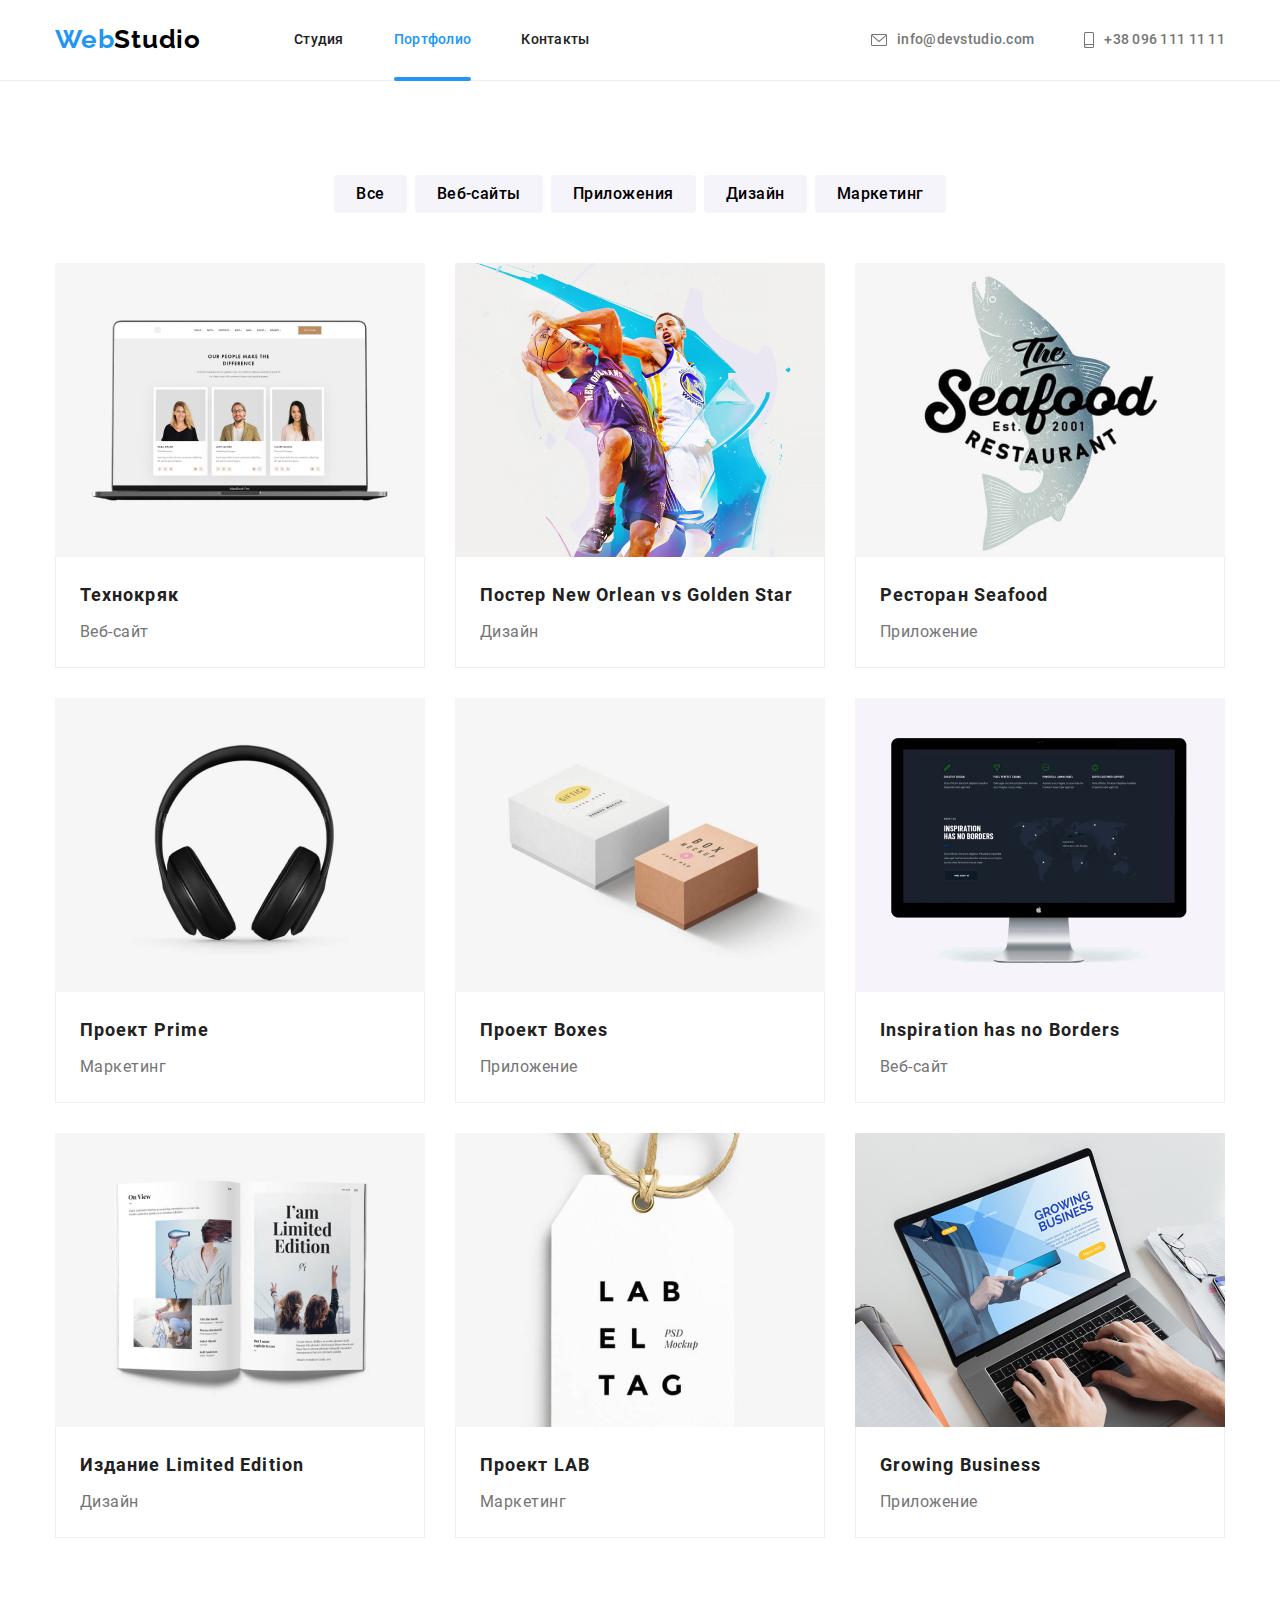
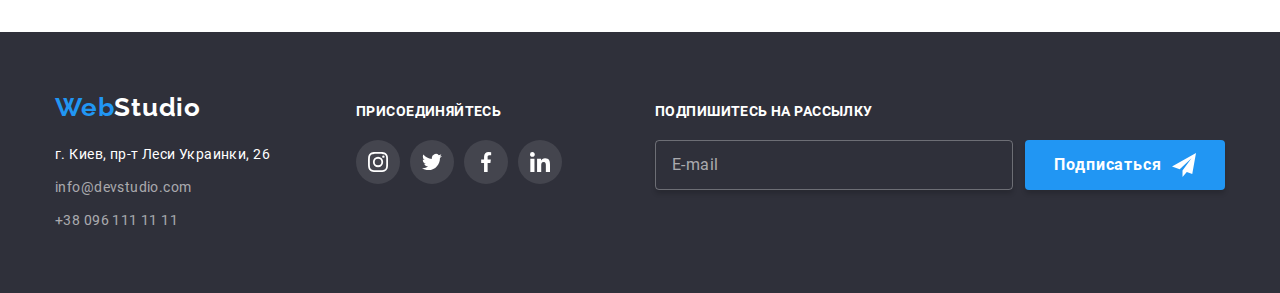
==== portfolio.html @ 1ee6616d "додає файли попередньої роботи" ====
<!DOCTYPE html>
<html lang="ru">
<head>
    <meta charset="UTF-8">
    <meta http-equiv="X-UA-Compatible" content="IE=edge">
    <meta name="viewport" content="width=device-width, initial-scale=1.0">
    <title>Портфолио</title>
    <link rel="stylesheet" href="https://cdnjs.cloudflare.com/ajax/libs/modern-normalize/1.0.0/modern-normalize.min.css">
    <link rel="stylesheet" href="./css/main.min.css" />


</head>
<body>
    <!--  Хедер  -->
    <header>
    <div class="header container">
            <a href="./index.html" class="logo"><span class="logo__part--accent">Web</span><span
                    class="logo__part--black">Studio</span></a>

        <nav>
            <ul class="nav-list">
                <li class="nav-list__item"><a href="./index.html" class="nav-list__link">Студия</a></li>
                <li class="nav-list__item"><a href="./portfolio.html" class="nav-list__link nav-list__link--current">Портфолио</a></li>
                <li class="nav-list__item"><a href="#contacts" class="nav-list__link">Контакты</a></li>
            </ul>
        </nav>
        <ul class="media-list">
            <li class="media-list__item">
                <a href="mailto:info@devstudio.com" class="media-list__link">
                    <svg class="media-list__icon" width="16" height="12">
                        <use href="./images/icons.svg#icon-envelope">
        
                        </use>
                    </svg>
                    info@devstudio.com
                </a>
            </li>
            <li class="media-list__item">
                <a href="tel:+380961111111" class="media-list__link">
                    <svg class="media-list__icon" width="10" height="16">
                        <use href="./images/icons.svg#icon-smartphone">
        
                        </use>
                    </svg>
                    +38 096 111 11 11
                </a>
            </li>
        </ul>
    </div>
    </header>
    
    <!-- Main content portfolio -->
    <main>
        <div class="container">
        <!-- <h1>Портфолио</h1> -->
    <section>
    <div class="portfolio-container">
    <!-- <h2>Фильтр</h2> -->
        <ul class="filter-list">
            <li class="filter-list__item"><button type="button" class="filter-list__button">Все</button></li>
            <li class="filter-list__item"><button type="button" class="filter-list__button">Веб-сайты</button></li>
            <li class="filter-list__item"><button type="button" class="filter-list__button">Приложения</button></li>
            <li class="filter-list__item"><button type="button" class="filter-list__button">Дизайн</button></li>
            <li class="filter-list__item"><button type="button" class="filter-list__button">Маркетинг</button></li>
        </ul>
    

    <!-- <h2>Проекты</h2> -->
    <ul class="project-list">
        <li class="project-list__item">
            <a href="" class="project-list__link">
                <div class="project-list__thumb">
                <img src="./images/pic1.jpg" alt="Технокряк" width="370">
                <div class="overlay">
                    <p class="overlay__text">
                        Технокряк это современная площадка распространения коронавируса. Компании используют эту платформу для цифрового
                        шпионажа и атак на защищённые сервера конкурентов.
                    </p>
                
                </div>
                </div>
                <div class="project-list__description">
                    <h3 class="project-list__name">Технокряк</h3>
                    <p class="project-list__type">Веб-сайт</p>
                </div>
               
            </a>
        </li>
        <li class="project-list__item">
            <a href="" class="project-list__link">
                <div class="project-list__thumb">
                <img src="./images/pic2.jpg" alt="Постер" width="370">
                <div class="overlay">
                    <p class="overlay__text">
                        Lorem ipsum dolor sit amet consectetur adipisicing elit. Illo corporis, omnis tempora at quidem ratione eligendi consectetur! Saepe officia, sit quasi fugit eveniet voluptatibus esse laboriosam libero corrupti aliquid consequuntur doloremque quo distinctio cumque, tenetur sunt! Porro, a facilis vero cum soluta magni eius consectetur cumque. Voluptatibus nam, excepturi voluptatum doloribus cupiditate blanditiis eligendi vero veritatis nobis consequuntur, sint nihil dolor quidem odio, ea officia quos officiis possimus nisi quisquam consequatur rerum quo! Autem nostrum id numquam repellendus nobis nesciunt. Fugit ullam perspiciatis quod quibusdam corrupti nam! Temporibus id, distinctio libero omnis beatae cupiditate laborum consequatur aspernatur exercitationem, excepturi dolorem.
                    </p>
                </div>
                </div>
                <div class="project-list__description">
                    <h3 class="project-list__name">Постер New Orlean vs Golden Star</h3>
                    <p class="project-list__type">Дизайн</p>
                </div>
                
            </a>
        </li>
        <li class="project-list__item">
            <a href="" class="project-list__link">
                <div class="project-list__thumb">
                <img src="./images/pic3.jpg" alt="Ресторан Seafood" width="370">
                <div class="overlay">
                    <p class="overlay__text">
                        Lorem ipsum dolor sit, amet consectetur adipisicing elit. Ipsa numquam suscipit, provident vel explicabo deleniti nostrum quasi blanditiis recusandae pariatur aperiam cumque, expedita, rerum sequi minus quia laudantium quisquam architecto.
                    </p>
                </div>
                </div>
                <div class="project-list__description">
                    <h3 class="project-list__name">Ресторан Seafood</h3>
                    <p class="project-list__type">Приложение</p>
                </div>
                
            </a>
        </li>
        <li class="project-list__item">
            <a href="" class="project-list__link">
                <div class="project-list__thumb">
                <img src="./images/pic4.jpg" alt="Проект Prime" width="370">
                <div class="overlay">
                    <p class="overlay__text">
                        Lorem ipsum dolor sit amet consectetur adipisicing elit. Sed nostrum, aperiam adipisci quasi quia possimus numquam, aut voluptatem, sequi corporis est accusantium! Mollitia voluptates nostrum veritatis, quis quod vel quas.
                    </p>
                </div>
                </div>
                <div class="project-list__description">
                    <h3 class="project-list__name">Проект Prime</h3>
                    <p class="project-list__type">Маркетинг</p>
                </div>
                
            </a>
        </li>
        <li class="project-list__item">
            <a href="" class="project-list__link">
                <div class="project-list__thumb">
                <img src="./images/pic5.jpg" alt="Проект Boxes" width="370">
                <div class="overlay">
                    <p class="overlay__text">
                        Lorem ipsum dolor sit amet consectetur adipisicing elit. Sit corrupti impedit ratione eligendi velit accusantium quidem enim nobis ab voluptatibus, eius praesentium eveniet qui officiis ut, explicabo aperiam aspernatur nemo?
                    </p>
                </div>
                </div>
                <div class="project-list__description">
                    <h3 class="project-list__name">Проект Boxes</h3>
                    <p class="project-list__type">Приложение</p>
                </div>
            </a>
        </li>
        <li class="project-list__item">
            <a href="" class="project-list__link">
                <div class="project-list__thumb">
                <img src="./images/pic6.jpg" alt="Inspiration has no Borders" width="370">
                <div class="overlay">
                    <p class="overlay__text">
                        Lorem ipsum dolor sit amet consectetur adipisicing elit. Nam aspernatur quas debitis quos quidem nisi, ab consectetur ut quisquam provident molestiae quibusdam nulla, iusto ipsam repellat quaerat, odit delectus officia?
                    </p>
                </div>
                </div>
                <div class="project-list__description">
                    <h3 class="project-list__name">Inspiration has no Borders</h3>
                    <p class="project-list__type">Веб-сайт</p>
                </div>
            </a>
        </li>
        <li class="project-list__item">
            <a href="" class="project-list__link">
                <div class="project-list__thumb">
                <img src="./images/pic7.jpg" alt="Издание Limited Edition" width="370">
                <div class="overlay">
                    <p class="overlay__text">
                        Lorem ipsum dolor sit amet, consectetur adipisicing elit. Temporibus, eos? Labore praesentium hic tenetur amet aperiam. Et, molestias, quaerat vitae illum voluptas explicabo commodi, incidunt veritatis quam pariatur quidem rerum!
                    </p>
                </div>
                </div>
                <div class="project-list__description">
                    <h3 class="project-list__name">Издание Limited Edition</h3>
                    <p class="project-list__type">Дизайн</p>
                </div>
            </a>
        </li>
        <li class="project-list__item">
            <a href="" class="project-list__link">
                <div class="project-list__thumb">
                <img src="./images/pic8.jpg" alt="Проект LAB" width="370">
                <div class="overlay">
                    <p class="overlay__text">
                        Lorem ipsum dolor, sit amet consectetur adipisicing elit. Modi cum odio, soluta praesentium maxime non. Corporis, similique consequatur cumque non esse dolore iure officia omnis reiciendis quaerat saepe architecto in.
                    </p>
                </div>
                </div>
                <div class="project-list__description">
                    <h3 class="project-list__name">Проект LAB</h3>
                    <p class="project-list__type">Маркетинг</p>
                </div>
            </a>
        </li>
        <li class="project-list__item">
            <a href="" class="project-list__link">
                <div class="project-list__thumb">
                <img src="./images/pic9.jpg" alt="Growing Business" width="370">
                <div class="overlay">
                    <p class="overlay__text">
                        Lorem ipsum, dolor sit amet consectetur adipisicing elit. Voluptatibus, laborum ut distinctio inventore nisi repudiandae magnam. Consectetur, ducimus! Repellat possimus nam ratione dolor cumque earum hic optio quidem illum quaerat.
                    </p>
                </div>
                </div>
                <div class="project-list__description">
                    <h3 class="project-list__name">Growing Business</h3>
                    <p class="project-list__type">Приложение</p>
                </div>
            </a>
        </li>
    </ul>
    </div>
    </section>
    </div>
</main>

    <!-- Футер -->
    <footer id="contacts">
        <div class="footer container">
            <div class="main-contacts">
    
                <a href="./index.html" class="logo"><span class="logo__part--accent">Web</span><span
                        class="logo__part--white">Studio</span></a>
    
                <ul class="contact-list">
                    <li class="contact-list__item">
                        <address class="address-link">г. Киев, пр-т Леси Украинки, 26</address>
                    </li>
                    <li class="contact-list__item"><a href="mailto:info@devstudio.com"
                            class="contact-link">info@devstudio.com</a></li>
                    <li class="contact-list__item"><a href="tel:+380961111111" class="contact-link">+38 096 111 11 11</a>
                    </li>
                </ul>
            </div>
    
            <div class="social-networks-contacts">
                <p class="call">присоединяйтесь</p>
                <ul class="social-list">
                    <li class="social-list__item">
                        <a href="" class="social-list__link social-list__link--footer">
                            <svg class="social-list__icon" width="20" height="20">
                                <use href="./images/icons.svg#icon-instagram">
    
                                </use>
                            </svg>
                        </a>
                    </li>
                    <li class="social-list__item">
                        <a href="" class="social-list__link social-list__link--footer">
                            <svg class="social-list__icon" width="20" height="20">
                                <use href="./images/icons.svg#icon-twitter">
    
                                </use>
                            </svg>
                        </a>
                    </li>
                    <li class="social-list__item">
                        <a href="" class="social-list__link social-list__link--footer">
                            <svg class="social-list__icon" width="20" height="20">
                                <use href="./images/icons.svg#icon-facebook">
    
                                </use>
                            </svg>
                        </a>
                    </li>
                    <li class="social-list__item">
                        <a href="" class="social-list__link social-list__link--footer">
                            <svg class="social-list__icon" width="20" height="20">
                                <use href="./images/icons.svg#icon-linkedin">
    
                                </use>
                            </svg>
                        </a>
                    </li>
                </ul>
            </div>
            <div class="subscribe-form">
                <p class="call subscribe-form__call">Подпишитесь на рассылку</p>
                <form action="javascript:void(0);">
                    <div class="subscribe-field">
                        <label>
                            <input type="email" placeholder="E-mail" class="subscribe-field__form-input">
                        </label>
                        <button type="submit" class="main-button subscribe-field__main-button">Подписаться
                            <svg class="main-button__subscribe-icon" width="24" height="24">
                                <use href="./images/icons.svg#icon-send">
                                </use>
                            </svg>
                        </button>
                    </div>
    
                </form>
            </div>
        </div>
    
    </footer>
    
</body>
</html>
---- css/main.min.css ----
p,h1,h2,h3,h4,h5,h6,ul{padding:0;margin:0}.media-list__link,.social-list__link,.subscribe-field__main-button,.close-button,.agreement,.features-list__icon-bcg,.clients-list__link{display:flex;justify-content:center;align-items:center}@font-face{font-family:"Raleway";font-style:normal;font-weight:700;font-display:swap;src:url(../fonts/raleway-v19-latin-700.woff) format("woff"),url(../fonts/raleway-v19-latin-700.woff2) format("woff2")}@font-face{font-family:"Roboto";font-style:normal;font-weight:400;font-display:swap;src:url(../fonts/roboto-v27-latin_cyrillic-regular.woff) format("woff"),url(../fonts/roboto-v27-latin_cyrillic-regular.woff2) format("woff2")}@font-face{font-family:"Roboto";font-style:normal;font-weight:500;font-display:swap;src:url(../fonts/roboto-v27-latin_cyrillic-500.woff) format("woff"),url(../fonts/roboto-v27-latin_cyrillic-500.woff2) format("woff2")}@font-face{font-family:"Roboto";font-style:normal;font-weight:700;font-display:swap;src:url(../fonts/roboto-v27-latin_cyrillic-700.woff) format("woff"),url(../fonts/roboto-v27-latin_cyrillic-700.woff2) format("woff2")}@font-face{font-family:"Roboto";font-style:normal;font-weight:900;font-display:swap;src:url(../fonts/roboto-v27-latin_cyrillic-900.woff) format("woff"),url(../fonts/roboto-v27-latin_cyrillic-900.woff2) format("woff2")}body{font-family:"Roboto",sans-serif;font-style:normal;color:#212121}p{color:#757575}a{text-decoration:none;color:inherit}button{font-family:inherit}img{display:block}ul{list-style:none}.container{width:1200px;padding-left:15px;padding-right:15px;margin-left:auto;margin-right:auto}.logo{display:block;font-family:"Raleway",sans-serif;font-weight:700;font-size:26px;line-height:1.192;letter-spacing:.03em}.logo__part--accent{color:#2196f3}.logo__part--black{color:#000}.logo__part--white{color:#fff}.nav-list{display:flex;margin-left:93px}.nav-list__item{position:relative}.nav-list__item:not(:last-child){margin-right:50px}.nav-list__link{display:block;padding-top:32px;padding-bottom:32px;font-weight:500;font-size:14px;line-height:1.14;letter-spacing:.02em;transition:color 250ms cubic-bezier(0.4, 0, 0.2, 1)}.nav-list__link:hover,.nav-list__link:focus,.nav-list__link--current{color:#2196f3}.nav-list__link--current::after{content:"";position:absolute;bottom:0;margin-bottom:-1px;display:block;width:100%;height:4px;border-radius:2px;background-color:#2196f3}.media-list{display:flex;margin-left:auto}.media-list__item:not(:last-child){margin-right:50px}.media-list__icon{margin-right:10px;fill:currentColor}.media-list__link{font-weight:500;font-size:14px;line-height:1.14;letter-spacing:.02em;color:#757575;transition:color 250ms cubic-bezier(0.4, 0, 0.2, 1)}.media-list__link:hover,.media-list__link:focus{color:#2196f3}.main-button{width:200px;padding:10px;border:none;border-radius:4px;color:#fff;background-color:#2196f3;font-weight:700;font-size:16px;line-height:1.875;letter-spacing:.06em;cursor:pointer}.social-list{display:flex;justify-content:space-between}.social-list--team{margin-bottom:30px;padding-right:32px;padding-left:32px}.social-list__icon{fill:currentColor}.social-list__item--team:not(:last-child){margin-right:10px}.social-list__link{width:44px;height:44px;border-radius:50%;border:none}.social-list__link--team{background-color:#fff;color:#afb1b8;transition:background-color 250ms cubic-bezier(0.4, 0, 0.2, 1),color 250ms cubic-bezier(0.4, 0, 0.2, 1)}.social-list__link--footer{background-color:rgba(255,255,255,0.1);color:#fff;transition:background-color 250ms cubic-bezier(0.4, 0, 0.2, 1)}.social-list__link--team:hover,.social-list__link--team:focus,.social-list__link--footer:hover,.social-list__link--footer:focus{background:#2196f3;color:#fff}.main-contacts{width:231px;margin-right:70px}.main-contacts>.logo{margin-bottom:20px;width:231px}.contact-list{width:231px;font-style:normal;font-weight:normal;font-size:14px;line-height:1.714;letter-spacing:.03em}.contact-list__item:not(:last-child){margin-bottom:9px}.address-link{color:#fff;font-style:normal}.contact-link{color:rgba(255,255,255,0.6)}.contact-link:hover,.contact-link:focus{color:#2196f3}.social-networks-contacts{width:206px;margin-right:93px}.call{margin-bottom:20px;font-weight:700;font-size:14px;line-height:1.14;letter-spacing:.03em;text-transform:uppercase;color:#fff}.subscribe-form{width:570px}.subscribe-form__call{margin-bottom:20px}.subscribe-field{display:flex}.subscribe-field__form-input{margin-right:12px;padding:15px 16px;width:358px;border:1px solid rgba(255,255,255,0.3);border-radius:4px;background-color:transparent;box-shadow:0px 4px 4px 0px rgba(0,0,0,0.15);color:#fff}.subscribe-field__form-input::placeholder{font-size:16px;line-height:1.25;letter-spacing:.03em;color:rgba(255,255,255,0.6)}.subscribe-field__main-button{box-shadow:0px 4px 4px 0px rgba(0,0,0,0.15)}.main-button__subscribe-icon{margin-left:10px}.close-button{position:absolute;top:8px;right:8px;width:30px;height:30px;border-radius:50%;border:1px solid rgba(0,0,0,0.1);background-color:#fff;color:#000;transition:color 250ms cubic-bezier(0.4, 0, 0.2, 1)}.close-button:focus,.close-button:hover{cursor:pointer;color:#2196f3}.close-button:focus{outline:none;box-shadow:0 0 0 0.1em #2196f3}.close-button__cross{fill:currentColor}.agreement{margin-bottom:30px}.agreement__icon{width:16px;height:15px;margin-right:7px;cursor:pointer}.agreement__text,.agreement__link{display:inline-block;font-size:14px;line-height:1.71;letter-spacing:.03em;color:#757575}.agreement__link{color:#2196f3;text-decoration-line:underline}.agreement__checkbox{position:absolute;width:1px;height:1px;margin:-1px;border:0;padding:0;clip:rect(0 0 0 0);overflow:hidden}.agreement__checkbox:checked+.agreement__icon{background-image:url("../images/check.svg");fill:transparent}.agreement__checkbox:focus-within+.agreement__icon{box-shadow:0 0 0 1px #2196f3}header{border-bottom:1px solid #ececec;background-color:#fff}.header{display:flex;align-items:center}.hero{max-width:1600px;height:600px;margin-left:auto;margin-right:auto;padding-top:200px;padding-bottom:200px;background-image:linear-gradient(to right, rgba(47,48,58,0.4), rgba(47,48,58,0.4)),url(../images/bcg-img-copy.jpg);background-size:cover;background-position:center;text-align:center}.hero-container__title{margin-bottom:30px;font-weight:900;font-size:44px;line-height:1.364;letter-spacing:.06em;text-transform:uppercase;color:#fff}.features{padding-top:94px;padding-bottom:94px}.features-list{display:flex}.features-list__item:not(:last-child){margin-right:30px}.features-list__icon-bcg{width:270px;height:120px;margin-bottom:30px;background-color:#f5f4fa;border-radius:4px}.features-list__title{margin-bottom:10px;font-size:14px;line-height:1.14;letter-spacing:.03em;text-transform:uppercase}.features-list__text{font-size:14px;line-height:1.714;letter-spacing:.03em}.about{padding-bottom:94px}.container__section-title{text-align:center;margin-bottom:50px;font-size:36px;line-height:1.167;letter-spacing:0.03em}.about-list{display:flex}.about-list__item:not(:last-child){margin-right:30px}.about-list__item{position:relative}.about-list__overlay{position:absolute;bottom:0;width:100%;background-color:rgba(47,48,58,0.8)}.about-list__title{padding-top:27px;padding-bottom:27px;font-size:14px;line-height:1.14;letter-spacing:.03em;text-align:center;text-transform:uppercase;color:#fff}.team{padding-top:94px;padding-bottom:94px;margin-left:auto;margin-right:auto;background-color:#f5f4fa}.team-list{display:flex;font-size:16px;line-height:1.188;letter-spacing:.03em}.team-list__item{background-color:#fff;box-shadow:0px 1px 3px rgba(0,0,0,0.12),0px 1px 1px rgba(0,0,0,0.14),0px 2px 1px rgba(0,0,0,0.2);border-radius:0px 0px 4px 4px}.team-list__item:not(:last-child){margin-right:30px}.team-list__image{margin-bottom:30px}.team-list__name{margin-bottom:10px;font-weight:500;text-align:center}.team-list__position{margin-bottom:16px;text-align:center}.clients{padding-top:94px;padding-bottom:94px}.clients-list{display:flex;justify-content:space-between}.clients-list__item{width:170px;height:92px;display:flex;justify-content:center;align-items:center}.clients-list__icon{fill:currentColor}.clients-list__link{border:1px solid #afb1b8;border-radius:4px;width:100%;height:100%;color:#afb1b8;transition:border 250ms cubic-bezier(0.4, 0, 0.2, 1),color 250ms cubic-bezier(0.4, 0, 0.2, 1)}.clients-list__link:hover,.clients-list__link:focus{border:1px solid #2196f3;color:#2196f3}.portfolio-container{padding-top:94px;padding-bottom:94px;background-color:#fff}.filter-list{display:flex;justify-content:center;margin-bottom:50px}.filter-list__item:not(:last-child){margin-right:8px}.filter-list__button{font-weight:500;font-size:16px;line-height:1.625;letter-spacing:.03em;background-color:#f5f4fa;padding:6px 22px;border:none;border-radius:4px;text-align:center;transition:background-color 250ms cubic-bezier(0.4, 0, 0.2, 1),box-shadow 250ms cubic-bezier(0.4, 0, 0.2, 1),color 250ms cubic-bezier(0.4, 0, 0.2, 1)}.filter-list__button:hover,.filter-list__button:focus{color:#fff;background-color:#2196f3;cursor:pointer;box-shadow:0px 3px 1px rgba(0,0,0,0.1),0px 1px 2px rgba(0,0,0,0.08),0px 2px 2px rgba(0,0,0,0.12)}.project-list{display:flex;flex-wrap:wrap}.project-list__thumb{position:relative;overflow:hidden}.project-list__name{margin-bottom:4px;font-size:18px;line-height:2;letter-spacing:.06em}.project-list__type{font-size:16px;line-height:1.875;letter-spacing:.03em}.project-list__description{padding:20px 24px;border-left:1px solid #eee;border-right:1px solid #eee;border-bottom:1px solid #eee}.project-list__item{margin-right:30px;margin-bottom:30px}.project-list__item:nth-child(3n){margin-right:0}.project-list__item:nth-last-child(-n+3){margin-bottom:0}.project-list__link{display:block}.project-list__link:hover,.project-list__link:focus{box-shadow:0px 4px 4px 0px rgba(0,0,0,0.25);cursor:pointer}.project-list__link:hover .overlay,.project-list__link:focus .overlay{transform:translateY(0)}.overlay{position:absolute;top:0;left:0;width:100%;height:100%;overflow:auto;background-color:rgba(33,150,243,0.9);transform:translateY(100%);transition:transform 250ms cubic-bezier(0.4, 0, 0.2, 1)}.overlay__text{margin:0;padding:63px 24px;font-size:18px;line-height:1.56;letter-spacing:.03em;color:#fff}footer{background-color:#2f303a}.footer{display:flex;align-items:baseline;justify-content:space-between;padding-top:60px;padding-bottom:60px}.backdrop{position:fixed;top:0;left:0;width:100vw;height:100vh;background-color:rgba(0,0,0,0.2);visibility:visible;opacity:1;transition:opacity 250ms cubic-bezier(0.4, 0, 0.2, 1)}.is-hidden{visibility:hidden;opacity:0;pointer-events:none;transition:opacity 250ms cubic-bezier(0.4, 0, 0.2, 1)}.backdrop.is-hidden .modal{transform:translate(-50%, -50%) scale(0)}.modal{position:absolute;top:50%;left:50%;width:528px;height:581px;padding:40px;background-color:#fff;transform:translate(-50%, -50%) scale(1);transition:transform 250ms cubic-bezier(0.4, 0, 0.2, 1)}.modal__title{display:block;margin-bottom:12px;text-align:center;font-size:20px;line-height:1.15;letter-spacing:.03em}.main-button--modal{display:block;margin-left:auto;margin-right:auto}.modal-form__field{position:relative;display:flex;flex-direction:column;margin-bottom:10px;width:448px}.modal-form__field--comment{margin-bottom:20px}.modal-form__field:hover>.modal-form__icon,.modal-form__field:focus-within>.modal-form__icon{fill:#2196f3;cursor:pointer}.modal-form__field:hover>.modal-form__input,.modal-form__field:focus-within>.modal-form__input{cursor:pointer;outline:none;border:1px solid #2196f3}.modal-form__label{margin-bottom:4px;font-size:12px;line-height:1.17;letter-spacing:0.01em;color:#757575}.modal-form__input{padding:11px 42px;border:1px solid rgba(33,33,33,0.2);border-radius:4px}.modal-form__icon{position:absolute;top:30px;left:12px;fill:#212121}.modal-form__input--comment{display:block;resize:none;height:120px;padding:12px 16px}.modal-form__input--comment::placeholder{font-size:12px;line-height:1.17;letter-spacing:0.01em;color:rgba(117,117,117,0.5)}
/*# sourceMappingURL=main.min.css.map */
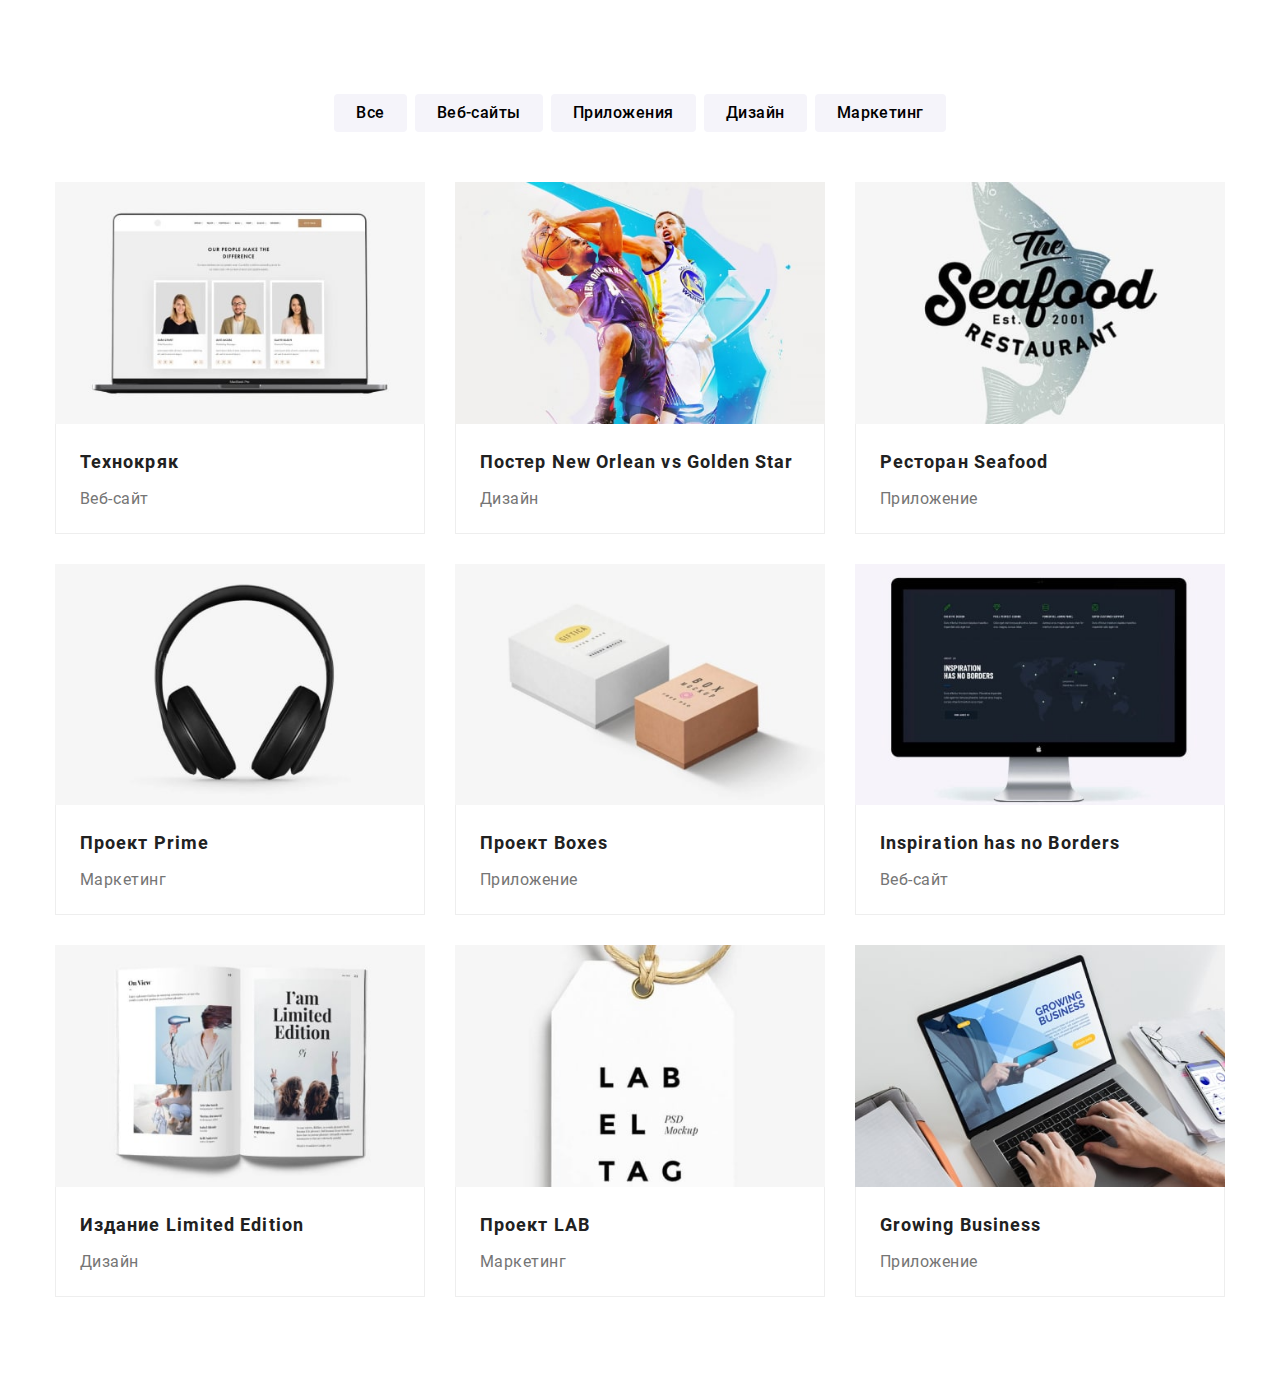
==== commit 66c90cff: "додає стилі сторінки portfolio" ====
--- a/portfolio.html
+++ b/portfolio.html
@@ -12,7 +12,7 @@
 </head>
 <body>
     <!--  Хедер  -->
-    <header>
+    <!-- <header>
     <div class="header container">
             <a href="./index.html" class="logo"><span class="logo__part--accent">Web</span><span
                     class="logo__part--black">Studio</span></a>
@@ -47,7 +47,7 @@
             </li>
         </ul>
     </div>
-    </header>
+    </header> -->
     
     <!-- Main content portfolio -->
     <main>
@@ -70,7 +70,7 @@
         <li class="project-list__item">
             <a href="" class="project-list__link">
                 <div class="project-list__thumb">
-                <img src="./images/pic1.jpg" alt="Технокряк" width="370">
+                <img src="./images/projects/mob/pic1-mob-1x-min.jpg" alt="Технокряк">
                 <div class="overlay">
                     <p class="overlay__text">
                         Технокряк это современная площадка распространения коронавируса. Компании используют эту платформу для цифрового
@@ -89,7 +89,7 @@
         <li class="project-list__item">
             <a href="" class="project-list__link">
                 <div class="project-list__thumb">
-                <img src="./images/pic2.jpg" alt="Постер" width="370">
+                <img src="./images/projects/mob/pic2-mob-1x-min.jpg" alt="Постер">
                 <div class="overlay">
                     <p class="overlay__text">
                         Lorem ipsum dolor sit amet consectetur adipisicing elit. Illo corporis, omnis tempora at quidem ratione eligendi consectetur! Saepe officia, sit quasi fugit eveniet voluptatibus esse laboriosam libero corrupti aliquid consequuntur doloremque quo distinctio cumque, tenetur sunt! Porro, a facilis vero cum soluta magni eius consectetur cumque. Voluptatibus nam, excepturi voluptatum doloribus cupiditate blanditiis eligendi vero veritatis nobis consequuntur, sint nihil dolor quidem odio, ea officia quos officiis possimus nisi quisquam consequatur rerum quo! Autem nostrum id numquam repellendus nobis nesciunt. Fugit ullam perspiciatis quod quibusdam corrupti nam! Temporibus id, distinctio libero omnis beatae cupiditate laborum consequatur aspernatur exercitationem, excepturi dolorem.
@@ -106,7 +106,7 @@
         <li class="project-list__item">
             <a href="" class="project-list__link">
                 <div class="project-list__thumb">
-                <img src="./images/pic3.jpg" alt="Ресторан Seafood" width="370">
+                <img src="./images/projects/mob/pic3-mob-1x-min.jpg" alt="Ресторан Seafood">
                 <div class="overlay">
                     <p class="overlay__text">
                         Lorem ipsum dolor sit, amet consectetur adipisicing elit. Ipsa numquam suscipit, provident vel explicabo deleniti nostrum quasi blanditiis recusandae pariatur aperiam cumque, expedita, rerum sequi minus quia laudantium quisquam architecto.
@@ -123,7 +123,7 @@
         <li class="project-list__item">
             <a href="" class="project-list__link">
                 <div class="project-list__thumb">
-                <img src="./images/pic4.jpg" alt="Проект Prime" width="370">
+                <img src="./images/projects/mob/pic4-mob-1x-min.jpg" alt="Проект Prime">
                 <div class="overlay">
                     <p class="overlay__text">
                         Lorem ipsum dolor sit amet consectetur adipisicing elit. Sed nostrum, aperiam adipisci quasi quia possimus numquam, aut voluptatem, sequi corporis est accusantium! Mollitia voluptates nostrum veritatis, quis quod vel quas.
@@ -140,7 +140,7 @@
         <li class="project-list__item">
             <a href="" class="project-list__link">
                 <div class="project-list__thumb">
-                <img src="./images/pic5.jpg" alt="Проект Boxes" width="370">
+                <img src="./images/projects/mob/pic5-mob-1x-min.jpg" alt="Проект Boxes">
                 <div class="overlay">
                     <p class="overlay__text">
                         Lorem ipsum dolor sit amet consectetur adipisicing elit. Sit corrupti impedit ratione eligendi velit accusantium quidem enim nobis ab voluptatibus, eius praesentium eveniet qui officiis ut, explicabo aperiam aspernatur nemo?
@@ -156,7 +156,7 @@
         <li class="project-list__item">
             <a href="" class="project-list__link">
                 <div class="project-list__thumb">
-                <img src="./images/pic6.jpg" alt="Inspiration has no Borders" width="370">
+                <img src="./images/projects/mob/pic6-mob-1x-min.jpg" alt="Inspiration has no Borders">
                 <div class="overlay">
                     <p class="overlay__text">
                         Lorem ipsum dolor sit amet consectetur adipisicing elit. Nam aspernatur quas debitis quos quidem nisi, ab consectetur ut quisquam provident molestiae quibusdam nulla, iusto ipsam repellat quaerat, odit delectus officia?
@@ -172,7 +172,7 @@
         <li class="project-list__item">
             <a href="" class="project-list__link">
                 <div class="project-list__thumb">
-                <img src="./images/pic7.jpg" alt="Издание Limited Edition" width="370">
+                <img src="./images/projects/mob/pic7-mob-1x-min.jpg" alt="Издание Limited Edition">
                 <div class="overlay">
                     <p class="overlay__text">
                         Lorem ipsum dolor sit amet, consectetur adipisicing elit. Temporibus, eos? Labore praesentium hic tenetur amet aperiam. Et, molestias, quaerat vitae illum voluptas explicabo commodi, incidunt veritatis quam pariatur quidem rerum!
@@ -188,7 +188,7 @@
         <li class="project-list__item">
             <a href="" class="project-list__link">
                 <div class="project-list__thumb">
-                <img src="./images/pic8.jpg" alt="Проект LAB" width="370">
+                <img src="./images/projects/mob/pic8-mob-1x-min.jpg" alt="Проект LAB">
                 <div class="overlay">
                     <p class="overlay__text">
                         Lorem ipsum dolor, sit amet consectetur adipisicing elit. Modi cum odio, soluta praesentium maxime non. Corporis, similique consequatur cumque non esse dolore iure officia omnis reiciendis quaerat saepe architecto in.
@@ -204,7 +204,7 @@
         <li class="project-list__item">
             <a href="" class="project-list__link">
                 <div class="project-list__thumb">
-                <img src="./images/pic9.jpg" alt="Growing Business" width="370">
+                <img src="./images/projects/mob/pic9-mob-1x-min.jpg" alt="Growing Business">
                 <div class="overlay">
                     <p class="overlay__text">
                         Lorem ipsum, dolor sit amet consectetur adipisicing elit. Voluptatibus, laborum ut distinctio inventore nisi repudiandae magnam. Consectetur, ducimus! Repellat possimus nam ratione dolor cumque earum hic optio quidem illum quaerat.
@@ -224,7 +224,7 @@
 </main>
 
     <!-- Футер -->
-    <footer id="contacts">
+    <!-- <footer id="contacts">
         <div class="footer container">
             <div class="main-contacts">
     
@@ -302,7 +302,7 @@
             </div>
         </div>
     
-    </footer>
+    </footer> -->
     
 </body>
 </html>--- a/css/main.min.css
+++ b/css/main.min.css
@@ -1,2 +1,2 @@
-p,h1,h2,h3,h4,h5,h6,ul{padding:0;margin:0}.media-list__link,.social-list__link,.subscribe-field__main-button,.close-button,.agreement,.features-list__icon-bcg,.clients-list__link{display:flex;justify-content:center;align-items:center}@font-face{font-family:"Raleway";font-style:normal;font-weight:700;font-display:swap;src:url(../fonts/raleway-v19-latin-700.woff) format("woff"),url(../fonts/raleway-v19-latin-700.woff2) format("woff2")}@font-face{font-family:"Roboto";font-style:normal;font-weight:400;font-display:swap;src:url(../fonts/roboto-v27-latin_cyrillic-regular.woff) format("woff"),url(../fonts/roboto-v27-latin_cyrillic-regular.woff2) format("woff2")}@font-face{font-family:"Roboto";font-style:normal;font-weight:500;font-display:swap;src:url(../fonts/roboto-v27-latin_cyrillic-500.woff) format("woff"),url(../fonts/roboto-v27-latin_cyrillic-500.woff2) format("woff2")}@font-face{font-family:"Roboto";font-style:normal;font-weight:700;font-display:swap;src:url(../fonts/roboto-v27-latin_cyrillic-700.woff) format("woff"),url(../fonts/roboto-v27-latin_cyrillic-700.woff2) format("woff2")}@font-face{font-family:"Roboto";font-style:normal;font-weight:900;font-display:swap;src:url(../fonts/roboto-v27-latin_cyrillic-900.woff) format("woff"),url(../fonts/roboto-v27-latin_cyrillic-900.woff2) format("woff2")}body{font-family:"Roboto",sans-serif;font-style:normal;color:#212121}p{color:#757575}a{text-decoration:none;color:inherit}button{font-family:inherit}img{display:block}ul{list-style:none}.container{width:1200px;padding-left:15px;padding-right:15px;margin-left:auto;margin-right:auto}.logo{display:block;font-family:"Raleway",sans-serif;font-weight:700;font-size:26px;line-height:1.192;letter-spacing:.03em}.logo__part--accent{color:#2196f3}.logo__part--black{color:#000}.logo__part--white{color:#fff}.nav-list{display:flex;margin-left:93px}.nav-list__item{position:relative}.nav-list__item:not(:last-child){margin-right:50px}.nav-list__link{display:block;padding-top:32px;padding-bottom:32px;font-weight:500;font-size:14px;line-height:1.14;letter-spacing:.02em;transition:color 250ms cubic-bezier(0.4, 0, 0.2, 1)}.nav-list__link:hover,.nav-list__link:focus,.nav-list__link--current{color:#2196f3}.nav-list__link--current::after{content:"";position:absolute;bottom:0;margin-bottom:-1px;display:block;width:100%;height:4px;border-radius:2px;background-color:#2196f3}.media-list{display:flex;margin-left:auto}.media-list__item:not(:last-child){margin-right:50px}.media-list__icon{margin-right:10px;fill:currentColor}.media-list__link{font-weight:500;font-size:14px;line-height:1.14;letter-spacing:.02em;color:#757575;transition:color 250ms cubic-bezier(0.4, 0, 0.2, 1)}.media-list__link:hover,.media-list__link:focus{color:#2196f3}.main-button{width:200px;padding:10px;border:none;border-radius:4px;color:#fff;background-color:#2196f3;font-weight:700;font-size:16px;line-height:1.875;letter-spacing:.06em;cursor:pointer}.social-list{display:flex;justify-content:space-between}.social-list--team{margin-bottom:30px;padding-right:32px;padding-left:32px}.social-list__icon{fill:currentColor}.social-list__item--team:not(:last-child){margin-right:10px}.social-list__link{width:44px;height:44px;border-radius:50%;border:none}.social-list__link--team{background-color:#fff;color:#afb1b8;transition:background-color 250ms cubic-bezier(0.4, 0, 0.2, 1),color 250ms cubic-bezier(0.4, 0, 0.2, 1)}.social-list__link--footer{background-color:rgba(255,255,255,0.1);color:#fff;transition:background-color 250ms cubic-bezier(0.4, 0, 0.2, 1)}.social-list__link--team:hover,.social-list__link--team:focus,.social-list__link--footer:hover,.social-list__link--footer:focus{background:#2196f3;color:#fff}.main-contacts{width:231px;margin-right:70px}.main-contacts>.logo{margin-bottom:20px;width:231px}.contact-list{width:231px;font-style:normal;font-weight:normal;font-size:14px;line-height:1.714;letter-spacing:.03em}.contact-list__item:not(:last-child){margin-bottom:9px}.address-link{color:#fff;font-style:normal}.contact-link{color:rgba(255,255,255,0.6)}.contact-link:hover,.contact-link:focus{color:#2196f3}.social-networks-contacts{width:206px;margin-right:93px}.call{margin-bottom:20px;font-weight:700;font-size:14px;line-height:1.14;letter-spacing:.03em;text-transform:uppercase;color:#fff}.subscribe-form{width:570px}.subscribe-form__call{margin-bottom:20px}.subscribe-field{display:flex}.subscribe-field__form-input{margin-right:12px;padding:15px 16px;width:358px;border:1px solid rgba(255,255,255,0.3);border-radius:4px;background-color:transparent;box-shadow:0px 4px 4px 0px rgba(0,0,0,0.15);color:#fff}.subscribe-field__form-input::placeholder{font-size:16px;line-height:1.25;letter-spacing:.03em;color:rgba(255,255,255,0.6)}.subscribe-field__main-button{box-shadow:0px 4px 4px 0px rgba(0,0,0,0.15)}.main-button__subscribe-icon{margin-left:10px}.close-button{position:absolute;top:8px;right:8px;width:30px;height:30px;border-radius:50%;border:1px solid rgba(0,0,0,0.1);background-color:#fff;color:#000;transition:color 250ms cubic-bezier(0.4, 0, 0.2, 1)}.close-button:focus,.close-button:hover{cursor:pointer;color:#2196f3}.close-button:focus{outline:none;box-shadow:0 0 0 0.1em #2196f3}.close-button__cross{fill:currentColor}.agreement{margin-bottom:30px}.agreement__icon{width:16px;height:15px;margin-right:7px;cursor:pointer}.agreement__text,.agreement__link{display:inline-block;font-size:14px;line-height:1.71;letter-spacing:.03em;color:#757575}.agreement__link{color:#2196f3;text-decoration-line:underline}.agreement__checkbox{position:absolute;width:1px;height:1px;margin:-1px;border:0;padding:0;clip:rect(0 0 0 0);overflow:hidden}.agreement__checkbox:checked+.agreement__icon{background-image:url("../images/check.svg");fill:transparent}.agreement__checkbox:focus-within+.agreement__icon{box-shadow:0 0 0 1px #2196f3}header{border-bottom:1px solid #ececec;background-color:#fff}.header{display:flex;align-items:center}.hero{max-width:1600px;height:600px;margin-left:auto;margin-right:auto;padding-top:200px;padding-bottom:200px;background-image:linear-gradient(to right, rgba(47,48,58,0.4), rgba(47,48,58,0.4)),url(../images/bcg-img-copy.jpg);background-size:cover;background-position:center;text-align:center}.hero-container__title{margin-bottom:30px;font-weight:900;font-size:44px;line-height:1.364;letter-spacing:.06em;text-transform:uppercase;color:#fff}.features{padding-top:94px;padding-bottom:94px}.features-list{display:flex}.features-list__item:not(:last-child){margin-right:30px}.features-list__icon-bcg{width:270px;height:120px;margin-bottom:30px;background-color:#f5f4fa;border-radius:4px}.features-list__title{margin-bottom:10px;font-size:14px;line-height:1.14;letter-spacing:.03em;text-transform:uppercase}.features-list__text{font-size:14px;line-height:1.714;letter-spacing:.03em}.about{padding-bottom:94px}.container__section-title{text-align:center;margin-bottom:50px;font-size:36px;line-height:1.167;letter-spacing:0.03em}.about-list{display:flex}.about-list__item:not(:last-child){margin-right:30px}.about-list__item{position:relative}.about-list__overlay{position:absolute;bottom:0;width:100%;background-color:rgba(47,48,58,0.8)}.about-list__title{padding-top:27px;padding-bottom:27px;font-size:14px;line-height:1.14;letter-spacing:.03em;text-align:center;text-transform:uppercase;color:#fff}.team{padding-top:94px;padding-bottom:94px;margin-left:auto;margin-right:auto;background-color:#f5f4fa}.team-list{display:flex;font-size:16px;line-height:1.188;letter-spacing:.03em}.team-list__item{background-color:#fff;box-shadow:0px 1px 3px rgba(0,0,0,0.12),0px 1px 1px rgba(0,0,0,0.14),0px 2px 1px rgba(0,0,0,0.2);border-radius:0px 0px 4px 4px}.team-list__item:not(:last-child){margin-right:30px}.team-list__image{margin-bottom:30px}.team-list__name{margin-bottom:10px;font-weight:500;text-align:center}.team-list__position{margin-bottom:16px;text-align:center}.clients{padding-top:94px;padding-bottom:94px}.clients-list{display:flex;justify-content:space-between}.clients-list__item{width:170px;height:92px;display:flex;justify-content:center;align-items:center}.clients-list__icon{fill:currentColor}.clients-list__link{border:1px solid #afb1b8;border-radius:4px;width:100%;height:100%;color:#afb1b8;transition:border 250ms cubic-bezier(0.4, 0, 0.2, 1),color 250ms cubic-bezier(0.4, 0, 0.2, 1)}.clients-list__link:hover,.clients-list__link:focus{border:1px solid #2196f3;color:#2196f3}.portfolio-container{padding-top:94px;padding-bottom:94px;background-color:#fff}.filter-list{display:flex;justify-content:center;margin-bottom:50px}.filter-list__item:not(:last-child){margin-right:8px}.filter-list__button{font-weight:500;font-size:16px;line-height:1.625;letter-spacing:.03em;background-color:#f5f4fa;padding:6px 22px;border:none;border-radius:4px;text-align:center;transition:background-color 250ms cubic-bezier(0.4, 0, 0.2, 1),box-shadow 250ms cubic-bezier(0.4, 0, 0.2, 1),color 250ms cubic-bezier(0.4, 0, 0.2, 1)}.filter-list__button:hover,.filter-list__button:focus{color:#fff;background-color:#2196f3;cursor:pointer;box-shadow:0px 3px 1px rgba(0,0,0,0.1),0px 1px 2px rgba(0,0,0,0.08),0px 2px 2px rgba(0,0,0,0.12)}.project-list{display:flex;flex-wrap:wrap}.project-list__thumb{position:relative;overflow:hidden}.project-list__name{margin-bottom:4px;font-size:18px;line-height:2;letter-spacing:.06em}.project-list__type{font-size:16px;line-height:1.875;letter-spacing:.03em}.project-list__description{padding:20px 24px;border-left:1px solid #eee;border-right:1px solid #eee;border-bottom:1px solid #eee}.project-list__item{margin-right:30px;margin-bottom:30px}.project-list__item:nth-child(3n){margin-right:0}.project-list__item:nth-last-child(-n+3){margin-bottom:0}.project-list__link{display:block}.project-list__link:hover,.project-list__link:focus{box-shadow:0px 4px 4px 0px rgba(0,0,0,0.25);cursor:pointer}.project-list__link:hover .overlay,.project-list__link:focus .overlay{transform:translateY(0)}.overlay{position:absolute;top:0;left:0;width:100%;height:100%;overflow:auto;background-color:rgba(33,150,243,0.9);transform:translateY(100%);transition:transform 250ms cubic-bezier(0.4, 0, 0.2, 1)}.overlay__text{margin:0;padding:63px 24px;font-size:18px;line-height:1.56;letter-spacing:.03em;color:#fff}footer{background-color:#2f303a}.footer{display:flex;align-items:baseline;justify-content:space-between;padding-top:60px;padding-bottom:60px}.backdrop{position:fixed;top:0;left:0;width:100vw;height:100vh;background-color:rgba(0,0,0,0.2);visibility:visible;opacity:1;transition:opacity 250ms cubic-bezier(0.4, 0, 0.2, 1)}.is-hidden{visibility:hidden;opacity:0;pointer-events:none;transition:opacity 250ms cubic-bezier(0.4, 0, 0.2, 1)}.backdrop.is-hidden .modal{transform:translate(-50%, -50%) scale(0)}.modal{position:absolute;top:50%;left:50%;width:528px;height:581px;padding:40px;background-color:#fff;transform:translate(-50%, -50%) scale(1);transition:transform 250ms cubic-bezier(0.4, 0, 0.2, 1)}.modal__title{display:block;margin-bottom:12px;text-align:center;font-size:20px;line-height:1.15;letter-spacing:.03em}.main-button--modal{display:block;margin-left:auto;margin-right:auto}.modal-form__field{position:relative;display:flex;flex-direction:column;margin-bottom:10px;width:448px}.modal-form__field--comment{margin-bottom:20px}.modal-form__field:hover>.modal-form__icon,.modal-form__field:focus-within>.modal-form__icon{fill:#2196f3;cursor:pointer}.modal-form__field:hover>.modal-form__input,.modal-form__field:focus-within>.modal-form__input{cursor:pointer;outline:none;border:1px solid #2196f3}.modal-form__label{margin-bottom:4px;font-size:12px;line-height:1.17;letter-spacing:0.01em;color:#757575}.modal-form__input{padding:11px 42px;border:1px solid rgba(33,33,33,0.2);border-radius:4px}.modal-form__icon{position:absolute;top:30px;left:12px;fill:#212121}.modal-form__input--comment{display:block;resize:none;height:120px;padding:12px 16px}.modal-form__input--comment::placeholder{font-size:12px;line-height:1.17;letter-spacing:0.01em;color:rgba(117,117,117,0.5)}
+p,h1,h2,h3,h4,h5,h6,ul{padding:0;margin:0}.media-list__link,.social-list,.social-list__link,.subscribe-field__main-button,.close-button,.agreement,.features-list__icon-bcg,.clients-list__item,.clients-list__link{display:flex;justify-content:center;align-items:center}@font-face{font-family:"Raleway";font-style:normal;font-weight:700;font-display:swap;src:url(../fonts/raleway-v19-latin-700.woff) format("woff"),url(../fonts/raleway-v19-latin-700.woff2) format("woff2")}@font-face{font-family:"Roboto";font-style:normal;font-weight:400;font-display:swap;src:url(../fonts/roboto-v27-latin_cyrillic-regular.woff) format("woff"),url(../fonts/roboto-v27-latin_cyrillic-regular.woff2) format("woff2")}@font-face{font-family:"Roboto";font-style:normal;font-weight:500;font-display:swap;src:url(../fonts/roboto-v27-latin_cyrillic-500.woff) format("woff"),url(../fonts/roboto-v27-latin_cyrillic-500.woff2) format("woff2")}@font-face{font-family:"Roboto";font-style:normal;font-weight:700;font-display:swap;src:url(../fonts/roboto-v27-latin_cyrillic-700.woff) format("woff"),url(../fonts/roboto-v27-latin_cyrillic-700.woff2) format("woff2")}@font-face{font-family:"Roboto";font-style:normal;font-weight:900;font-display:swap;src:url(../fonts/roboto-v27-latin_cyrillic-900.woff) format("woff"),url(../fonts/roboto-v27-latin_cyrillic-900.woff2) format("woff2")}body{font-family:"Roboto",sans-serif;font-style:normal;color:#212121}p{color:#757575}a{text-decoration:none;color:inherit}button{font-family:inherit}img{display:block;max-width:100%;height:auto}ul{list-style:none}.container{margin-left:auto;margin-right:auto;padding-left:15px;padding-right:15px;width:100%}@media screen and (min-width: 480px){.container{max-width:480px}}@media screen and (min-width: 768px){.container{max-width:768px}}@media screen and (min-width: 1200px){.container{max-width:1200px}}.container__section-title{text-align:center;margin-bottom:50px;font-size:28px;line-height:1.18;letter-spacing:.03em}@media screen and (min-width: 1200px){.container__section-title{font-size:36px;line-height:1.167;letter-spacing:.03em}}.logo{display:block;font-family:"Raleway",sans-serif;font-weight:700;font-size:26px;line-height:1.192;letter-spacing:.03em}.logo__part--accent{color:#2196f3}.logo__part--black{color:#000}.logo__part--white{color:#fff}.nav-list{display:flex;margin-left:93px}.nav-list__item{position:relative}.nav-list__item:not(:last-child){margin-right:50px}.nav-list__link{display:block;padding-top:32px;padding-bottom:32px;font-weight:500;font-size:14px;line-height:1.14;letter-spacing:.02em;transition:color 250ms cubic-bezier(0.4, 0, 0.2, 1)}.nav-list__link:hover,.nav-list__link:focus,.nav-list__link--current{color:#2196f3}.nav-list__link--current::after{content:"";position:absolute;bottom:0;margin-bottom:-1px;display:block;width:100%;height:4px;border-radius:2px;background-color:#2196f3}.media-list{display:flex;margin-left:auto}.media-list__item:not(:last-child){margin-right:50px}.media-list__icon{margin-right:10px;fill:currentColor}.media-list__link{font-weight:500;font-size:14px;line-height:1.14;letter-spacing:.02em;color:#757575;transition:color 250ms cubic-bezier(0.4, 0, 0.2, 1)}.media-list__link:hover,.media-list__link:focus{color:#2196f3}.main-button{width:200px;padding:10px;border:none;border-radius:4px;color:#fff;background-color:#2196f3;font-weight:700;font-size:16px;line-height:1.875;letter-spacing:.06em;cursor:pointer}.social-list__item:not(:last-child){margin-right:10px}.social-list__link{width:44px;height:44px;border-radius:50%;border:none}.social-list__link--team{background-color:#fff;color:#afb1b8;transition:background-color 250ms cubic-bezier(0.4, 0, 0.2, 1),color 250ms cubic-bezier(0.4, 0, 0.2, 1)}.social-list__link--footer{background-color:rgba(255,255,255,0.1);color:#fff;transition:background-color 250ms cubic-bezier(0.4, 0, 0.2, 1)}.social-list__link--team:hover,.social-list__link--team:focus,.social-list__link--footer:hover,.social-list__link--footer:focus{background:#2196f3;color:#fff}.social-list__icon{fill:currentColor}.main-contacts{width:231px;margin-right:70px}.main-contacts>.logo{margin-bottom:20px;width:231px}.contact-list{width:231px;font-style:normal;font-weight:normal;font-size:14px;line-height:1.714;letter-spacing:.03em}.contact-list__item:not(:last-child){margin-bottom:9px}.address-link{color:#fff;font-style:normal}.contact-link{color:rgba(255,255,255,0.6)}.contact-link:hover,.contact-link:focus{color:#2196f3}.social-networks-contacts{width:206px;margin-right:93px}.call{margin-bottom:20px;font-weight:700;font-size:14px;line-height:1.14;letter-spacing:.03em;text-transform:uppercase;color:#fff}.subscribe-form{width:570px}.subscribe-form__call{margin-bottom:20px}.subscribe-field{display:flex}.subscribe-field__form-input{margin-right:12px;padding:15px 16px;width:358px;border:1px solid rgba(255,255,255,0.3);border-radius:4px;background-color:transparent;box-shadow:0px 4px 4px 0px rgba(0,0,0,0.15);color:#fff}.subscribe-field__form-input::placeholder{font-size:16px;line-height:1.25;letter-spacing:.03em;color:rgba(255,255,255,0.6)}.subscribe-field__main-button{box-shadow:0px 4px 4px 0px rgba(0,0,0,0.15)}.main-button__subscribe-icon{margin-left:10px}.close-button{position:absolute;top:8px;right:8px;width:30px;height:30px;border-radius:50%;border:1px solid rgba(0,0,0,0.1);background-color:#fff;color:#000;transition:color 250ms cubic-bezier(0.4, 0, 0.2, 1)}.close-button:focus,.close-button:hover{cursor:pointer;color:#2196f3}.close-button:focus{outline:none;box-shadow:0 0 0 0.1em #2196f3}.close-button__cross{fill:currentColor}.agreement{margin-bottom:30px}.agreement__icon{width:16px;height:15px;margin-right:7px;cursor:pointer}.agreement__text,.agreement__link{display:inline-block;font-size:14px;line-height:1.71;letter-spacing:.03em;color:#757575}.agreement__link{color:#2196f3;text-decoration-line:underline}.agreement__checkbox{position:absolute;width:1px;height:1px;margin:-1px;border:0;padding:0;clip:rect(0 0 0 0);overflow:hidden}.agreement__checkbox:checked+.agreement__icon{background-image:url("../images/check.svg");fill:transparent}.agreement__checkbox:focus-within+.agreement__icon{box-shadow:0 0 0 1px #2196f3}header{border-bottom:1px solid #ececec;background-color:#fff}.header{display:flex;align-items:center}.hero{max-width:100%;height:auto;margin-left:auto;margin-right:auto;padding-top:118px;padding-bottom:118px;text-align:center}@media screen and (max-width: 767px){.hero{background-image:linear-gradient(to right, rgba(47,48,58,0.4), rgba(47,48,58,0.4)),url(../images/bcg/bcg-img-mobile-1x.jpg);background-size:cover;background-position:center}}@media screen and (min-width: 768px){.hero{background-image:linear-gradient(to right, rgba(47,48,58,0.4), rgba(47,48,58,0.4)),url(../images/bcg/bcg-img-tabl-1x.jpg);background-size:cover;background-position:center}}@media screen and (min-width: 1200px){.hero{padding-top:200px;padding-bottom:200px;background-image:linear-gradient(to right, rgba(47,48,58,0.4), rgba(47,48,58,0.4)),url(../images/bcg/bcg-img-desk-1x.jpg);background-size:cover;background-position:center}}.hero-container__title{margin-bottom:30px;font-weight:900;text-transform:uppercase;color:#fff}@media screen and (max-width: 1199px){.hero-container__title{font-size:26px;line-height:1.615;letter-spacing:.06em}}@media screen and (min-width: 1200px){.hero-container__title{font-size:44px;line-height:1.364;letter-spacing:.06em}}.features{padding-top:60px;padding-bottom:60px}@media screen and (min-width: 1200px){.features{padding-top:94px;padding-bottom:94px}}.features-list{margin-bottom:-30px}@media screen and (min-width: 768px){.features-list{display:flex;flex-wrap:wrap;margin-right:-30px}}.features-list__item{width:100%;margin-bottom:30px}@media screen and (min-width: 768px){.features-list__item{flex-basis:calc((100% - 60px) / 2);margin-right:30px}}@media screen and (min-width: 1200px){.features-list__item{flex-basis:calc((100% - 120px) / 4)}}.features-list__icon-bcg{width:100%;height:120px;margin-bottom:30px;background-color:#f5f4fa;border-radius:4px}.features-list__title{margin-bottom:10px;text-align:center;font-size:14px;line-height:1.14;letter-spacing:.03em;text-transform:uppercase}@media screen and (min-width: 768px){.features-list__title{text-align:left}}.features-list__text{font-size:14px;line-height:1.71;letter-spacing:.03em}.about{padding-bottom:94px}@media screen and (max-width: 1199px){.about{display:none}}.about-list{display:flex}.about-list__item:not(:last-child){margin-right:30px}.about-list__item{position:relative}.about-list__overlay{position:absolute;bottom:0;width:100%;background-color:rgba(47,48,58,0.8)}.about-list__title{padding-top:27px;padding-bottom:27px;font-size:14px;line-height:1.14;letter-spacing:.03em;text-align:center;text-transform:uppercase;color:#fff}.team{padding-top:60px;padding-bottom:60px;margin-left:auto;margin-right:auto;background-color:#f5f4fa}@media screen and (min-width: 1200px){.team{padding-top:94px;padding-bottom:94px}}.team-list{margin-bottom:-30px}@media screen and (min-width: 768px){.team-list{display:flex;flex-wrap:wrap;margin-right:-30px}}.team-list__item{width:100%;padding-bottom:24px;margin-bottom:30px;background-color:#fff;box-shadow:0px 1px 3px rgba(0,0,0,0.12),0px 1px 1px rgba(0,0,0,0.14),0px 2px 1px rgba(0,0,0,0.2);border-radius:0px 0px 4px 4px}@media screen and (min-width: 768px){.team-list__item{flex-basis:calc((100% - 60px) / 2);margin-right:30px}}@media screen and (min-width: 1200px){.team-list__item{flex-basis:calc((100% - 120px) / 4)}}.team-list__image{margin-bottom:30px}.team-list__name{font-size:16px;line-height:1.188;letter-spacing:.03em;margin-bottom:10px;font-weight:500;text-align:center}.team-list__position{font-size:16px;line-height:1.188;letter-spacing:.03em;margin-bottom:16px;text-align:center}.clients{padding-top:60px;padding-bottom:60px}@media screen and (min-width: 1200px){.clients{padding-top:94px;padding-bottom:94px}}.clients-list{display:flex}@media screen and (max-width: 1199px){.clients-list{flex-wrap:wrap;margin-right:-30px;margin-bottom:-30px}}.clients-list__item{width:170px;height:92px}@media screen and (max-width: 767px){.clients-list__item{flex-basis:calc((100% - 60px) / 2);margin-right:30px;margin-bottom:30px}}@media screen and (min-width: 768px){.clients-list__item{flex-basis:calc((100% - 90px) / 3);margin-right:30px;margin-bottom:30px}}@media screen and (min-width: 1200px){.clients-list__item{margin-right:30px;margin-bottom:0}}.clients-list__icon{fill:currentColor}.clients-list__link{border:1px solid #afb1b8;border-radius:4px;width:100%;height:100%;color:#afb1b8;transition:border 250ms cubic-bezier(0.4, 0, 0.2, 1),color 250ms cubic-bezier(0.4, 0, 0.2, 1)}.clients-list__link:hover,.clients-list__link:focus{border:1px solid #2196f3;color:#2196f3}.portfolio-container{padding-top:60px;padding-bottom:60px;background-color:#fff}@media screen and (min-width: 1200px){.portfolio-container{padding-top:94px;padding-bottom:94px}}.filter-list{display:flex;flex-wrap:wrap;margin-right:-8px;margin-bottom:-15px}@media screen and (min-width: 768px){.filter-list{justify-content:center}}.filter-list__item{margin-right:8px;margin-bottom:15px}.filter-list__button{font-weight:500;font-size:16px;line-height:1.625;letter-spacing:.03em;background-color:#f5f4fa;padding:6px 22px;border:none;border-radius:4px;text-align:center;transition:background-color 250ms cubic-bezier(0.4, 0, 0.2, 1),box-shadow 250ms cubic-bezier(0.4, 0, 0.2, 1),color 250ms cubic-bezier(0.4, 0, 0.2, 1)}.filter-list__button:hover,.filter-list__button:focus{color:#fff;background-color:#2196f3;cursor:pointer;box-shadow:0px 3px 1px rgba(0,0,0,0.1),0px 1px 2px rgba(0,0,0,0.08),0px 2px 2px rgba(0,0,0,0.12)}.project-list{margin-top:40px;margin-bottom:-30px}@media screen and (min-width: 768px){.project-list{margin-top:30px;display:flex;flex-wrap:wrap;margin-right:-30px}}@media screen and (min-width: 1200px){.project-list{margin-top:50px}}.project-list__thumb{position:relative;overflow:hidden}.project-list__name{margin-bottom:4px;font-size:18px;line-height:2;letter-spacing:.06em}.project-list__type{font-size:16px;line-height:1.875;letter-spacing:.03em}.project-list__description{padding:20px 24px 19px 24px;border-left:1px solid #eee;border-right:1px solid #eee;border-bottom:1px solid #eee}@media screen and (min-width: 768px){.project-list__description{flex-grow:1}}.project-list__item{margin-bottom:30px}@media screen and (min-width: 768px){.project-list__item{flex-basis:calc((100% - 60px) / 2);margin-right:30px}}@media screen and (min-width: 1200px){.project-list__item{flex-basis:calc((100% - 90px) / 3);margin-right:30px}}.project-list__link{display:block}@media screen and (min-width: 768px){.project-list__link{display:flex;flex-direction:column;height:100%}}.project-list__link:hover,.project-list__link:focus{box-shadow:0px 4px 4px 0px rgba(0,0,0,0.25);cursor:pointer}.project-list__link:hover .overlay,.project-list__link:focus .overlay{transform:translateY(0)}.overlay{position:absolute;top:0;left:0;width:100%;height:100%;overflow:auto;background-color:rgba(33,150,243,0.9);transform:translateY(100%);transition:transform 250ms cubic-bezier(0.4, 0, 0.2, 1)}.overlay__text{margin:0;padding:63px 24px;font-size:18px;line-height:1.56;letter-spacing:.03em;color:#fff}footer{background-color:#2f303a}.footer{display:flex;align-items:baseline;justify-content:space-between;padding-top:60px;padding-bottom:60px}.backdrop{position:fixed;top:0;left:0;width:100vw;height:100vh;background-color:rgba(0,0,0,0.2);visibility:visible;opacity:1;transition:opacity 250ms cubic-bezier(0.4, 0, 0.2, 1)}.is-hidden{visibility:hidden;opacity:0;pointer-events:none;transition:opacity 250ms cubic-bezier(0.4, 0, 0.2, 1)}.backdrop.is-hidden .modal{transform:translate(-50%, -50%) scale(0)}.modal{position:absolute;top:50%;left:50%;width:528px;height:581px;padding:40px;background-color:#fff;transform:translate(-50%, -50%) scale(1);transition:transform 250ms cubic-bezier(0.4, 0, 0.2, 1)}.modal__title{display:block;margin-bottom:12px;text-align:center;font-size:20px;line-height:1.15;letter-spacing:.03em}.main-button--modal{display:block;margin-left:auto;margin-right:auto}.modal-form__field{position:relative;display:flex;flex-direction:column;margin-bottom:10px;width:448px}.modal-form__field--comment{margin-bottom:20px}.modal-form__field:hover>.modal-form__icon,.modal-form__field:focus-within>.modal-form__icon{fill:#2196f3;cursor:pointer}.modal-form__field:hover>.modal-form__input,.modal-form__field:focus-within>.modal-form__input{cursor:pointer;outline:none;border:1px solid #2196f3}.modal-form__label{margin-bottom:4px;font-size:12px;line-height:1.17;letter-spacing:0.01em;color:#757575}.modal-form__input{padding:11px 42px;border:1px solid rgba(33,33,33,0.2);border-radius:4px}.modal-form__icon{position:absolute;top:30px;left:12px;fill:#212121}.modal-form__input--comment{display:block;resize:none;height:120px;padding:12px 16px}.modal-form__input--comment::placeholder{font-size:12px;line-height:1.17;letter-spacing:0.01em;color:rgba(117,117,117,0.5)}
 /*# sourceMappingURL=main.min.css.map */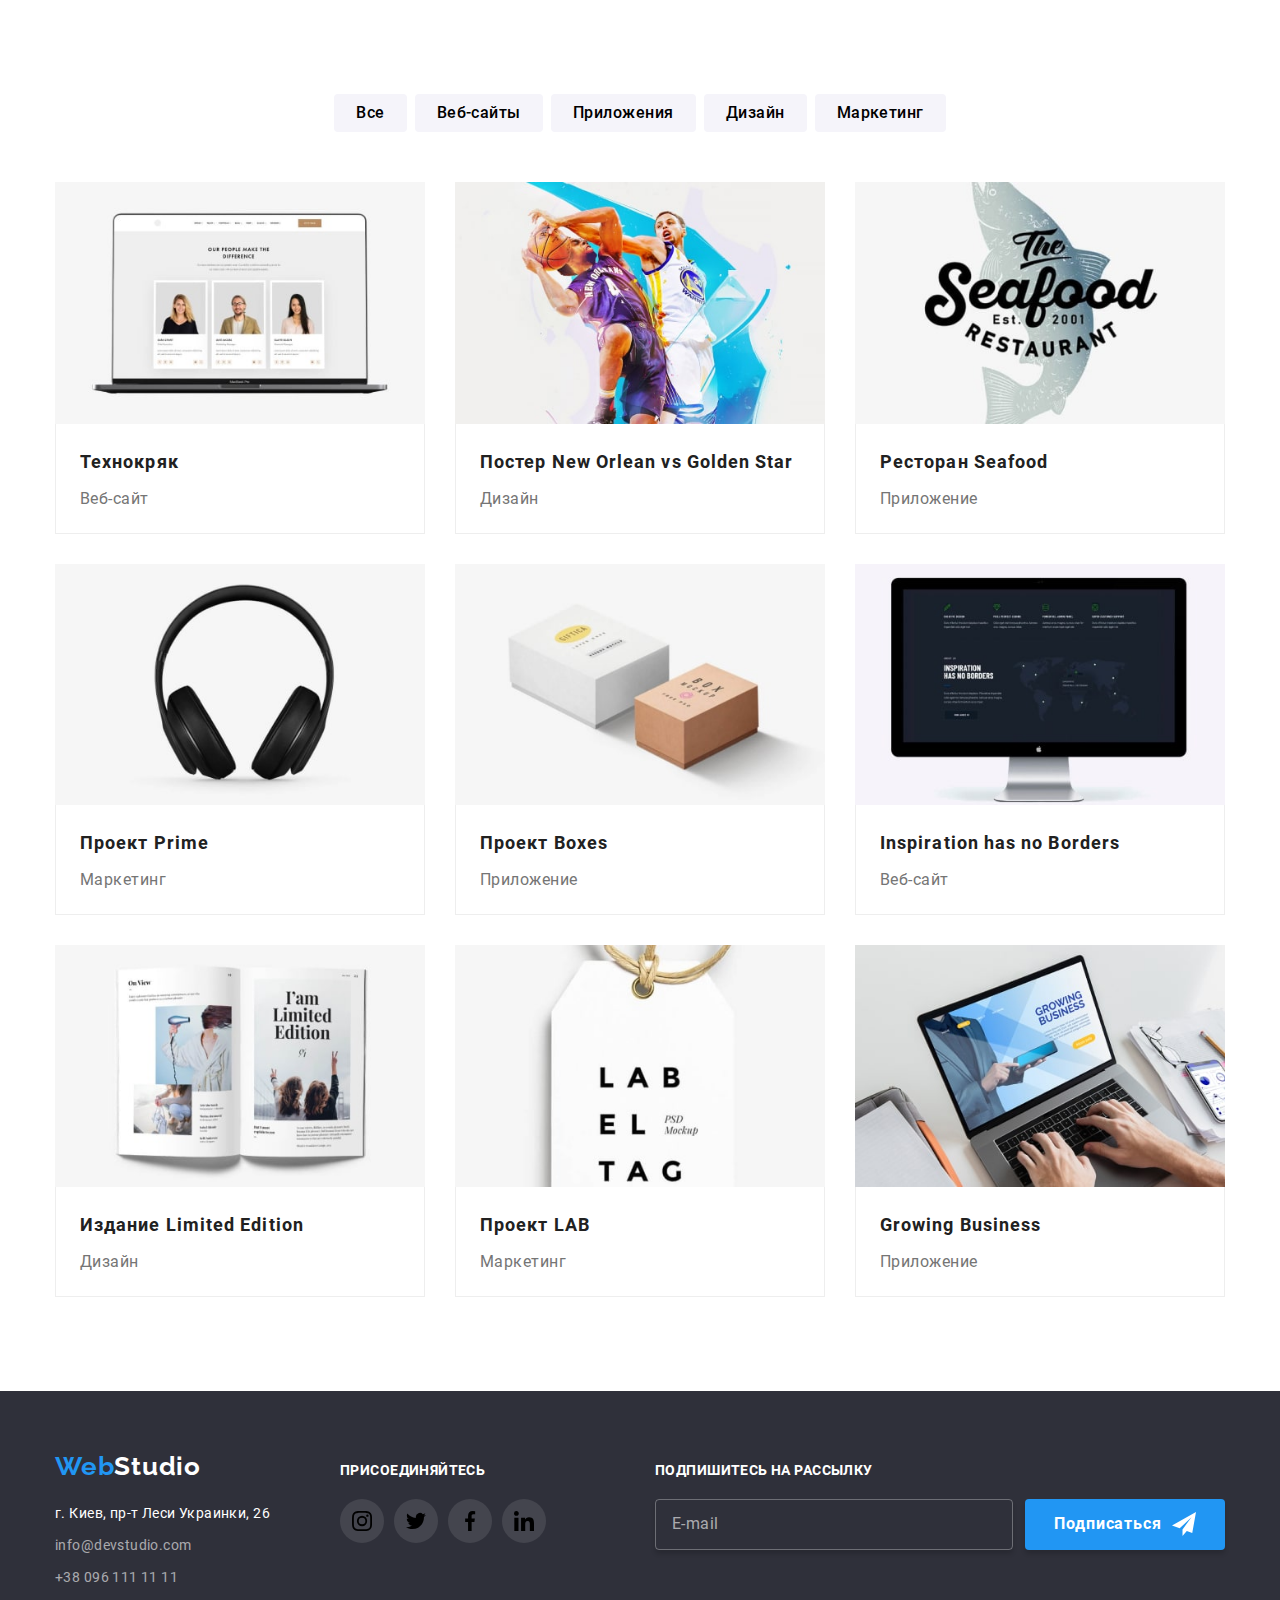
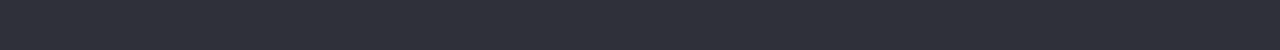
==== commit 5e25419a: "додає мобільне меню" ====
--- a/portfolio.html
+++ b/portfolio.html
@@ -224,7 +224,7 @@
 </main>
 
     <!-- Футер -->
-    <!-- <footer id="contacts">
+    <footer id="contacts">
         <div class="footer container">
             <div class="main-contacts">
     
@@ -302,7 +302,7 @@
             </div>
         </div>
     
-    </footer> -->
+    </footer>
     
 </body>
 </html>--- a/css/main.min.css
+++ b/css/main.min.css
@@ -1,2 +1,2 @@
-p,h1,h2,h3,h4,h5,h6,ul{padding:0;margin:0}.media-list__link,.social-list,.social-list__link,.subscribe-field__main-button,.close-button,.agreement,.features-list__icon-bcg,.clients-list__item,.clients-list__link{display:flex;justify-content:center;align-items:center}@font-face{font-family:"Raleway";font-style:normal;font-weight:700;font-display:swap;src:url(../fonts/raleway-v19-latin-700.woff) format("woff"),url(../fonts/raleway-v19-latin-700.woff2) format("woff2")}@font-face{font-family:"Roboto";font-style:normal;font-weight:400;font-display:swap;src:url(../fonts/roboto-v27-latin_cyrillic-regular.woff) format("woff"),url(../fonts/roboto-v27-latin_cyrillic-regular.woff2) format("woff2")}@font-face{font-family:"Roboto";font-style:normal;font-weight:500;font-display:swap;src:url(../fonts/roboto-v27-latin_cyrillic-500.woff) format("woff"),url(../fonts/roboto-v27-latin_cyrillic-500.woff2) format("woff2")}@font-face{font-family:"Roboto";font-style:normal;font-weight:700;font-display:swap;src:url(../fonts/roboto-v27-latin_cyrillic-700.woff) format("woff"),url(../fonts/roboto-v27-latin_cyrillic-700.woff2) format("woff2")}@font-face{font-family:"Roboto";font-style:normal;font-weight:900;font-display:swap;src:url(../fonts/roboto-v27-latin_cyrillic-900.woff) format("woff"),url(../fonts/roboto-v27-latin_cyrillic-900.woff2) format("woff2")}body{font-family:"Roboto",sans-serif;font-style:normal;color:#212121}p{color:#757575}a{text-decoration:none;color:inherit}button{font-family:inherit}img{display:block;max-width:100%;height:auto}ul{list-style:none}.container{margin-left:auto;margin-right:auto;padding-left:15px;padding-right:15px;width:100%}@media screen and (min-width: 480px){.container{max-width:480px}}@media screen and (min-width: 768px){.container{max-width:768px}}@media screen and (min-width: 1200px){.container{max-width:1200px}}.container__section-title{text-align:center;margin-bottom:50px;font-size:28px;line-height:1.18;letter-spacing:.03em}@media screen and (min-width: 1200px){.container__section-title{font-size:36px;line-height:1.167;letter-spacing:.03em}}.logo{display:block;font-family:"Raleway",sans-serif;font-weight:700;font-size:26px;line-height:1.192;letter-spacing:.03em}.logo__part--accent{color:#2196f3}.logo__part--black{color:#000}.logo__part--white{color:#fff}.nav-list{display:flex;margin-left:93px}.nav-list__item{position:relative}.nav-list__item:not(:last-child){margin-right:50px}.nav-list__link{display:block;padding-top:32px;padding-bottom:32px;font-weight:500;font-size:14px;line-height:1.14;letter-spacing:.02em;transition:color 250ms cubic-bezier(0.4, 0, 0.2, 1)}.nav-list__link:hover,.nav-list__link:focus,.nav-list__link--current{color:#2196f3}.nav-list__link--current::after{content:"";position:absolute;bottom:0;margin-bottom:-1px;display:block;width:100%;height:4px;border-radius:2px;background-color:#2196f3}.media-list{display:flex;margin-left:auto}.media-list__item:not(:last-child){margin-right:50px}.media-list__icon{margin-right:10px;fill:currentColor}.media-list__link{font-weight:500;font-size:14px;line-height:1.14;letter-spacing:.02em;color:#757575;transition:color 250ms cubic-bezier(0.4, 0, 0.2, 1)}.media-list__link:hover,.media-list__link:focus{color:#2196f3}.main-button{width:200px;padding:10px;border:none;border-radius:4px;color:#fff;background-color:#2196f3;font-weight:700;font-size:16px;line-height:1.875;letter-spacing:.06em;cursor:pointer}.social-list__item:not(:last-child){margin-right:10px}.social-list__link{width:44px;height:44px;border-radius:50%;border:none}.social-list__link--team{background-color:#fff;color:#afb1b8;transition:background-color 250ms cubic-bezier(0.4, 0, 0.2, 1),color 250ms cubic-bezier(0.4, 0, 0.2, 1)}.social-list__link--footer{background-color:rgba(255,255,255,0.1);color:#fff;transition:background-color 250ms cubic-bezier(0.4, 0, 0.2, 1)}.social-list__link--team:hover,.social-list__link--team:focus,.social-list__link--footer:hover,.social-list__link--footer:focus{background:#2196f3;color:#fff}.social-list__icon{fill:currentColor}.main-contacts{width:231px;margin-right:70px}.main-contacts>.logo{margin-bottom:20px;width:231px}.contact-list{width:231px;font-style:normal;font-weight:normal;font-size:14px;line-height:1.714;letter-spacing:.03em}.contact-list__item:not(:last-child){margin-bottom:9px}.address-link{color:#fff;font-style:normal}.contact-link{color:rgba(255,255,255,0.6)}.contact-link:hover,.contact-link:focus{color:#2196f3}.social-networks-contacts{width:206px;margin-right:93px}.call{margin-bottom:20px;font-weight:700;font-size:14px;line-height:1.14;letter-spacing:.03em;text-transform:uppercase;color:#fff}.subscribe-form{width:570px}.subscribe-form__call{margin-bottom:20px}.subscribe-field{display:flex}.subscribe-field__form-input{margin-right:12px;padding:15px 16px;width:358px;border:1px solid rgba(255,255,255,0.3);border-radius:4px;background-color:transparent;box-shadow:0px 4px 4px 0px rgba(0,0,0,0.15);color:#fff}.subscribe-field__form-input::placeholder{font-size:16px;line-height:1.25;letter-spacing:.03em;color:rgba(255,255,255,0.6)}.subscribe-field__main-button{box-shadow:0px 4px 4px 0px rgba(0,0,0,0.15)}.main-button__subscribe-icon{margin-left:10px}.close-button{position:absolute;top:8px;right:8px;width:30px;height:30px;border-radius:50%;border:1px solid rgba(0,0,0,0.1);background-color:#fff;color:#000;transition:color 250ms cubic-bezier(0.4, 0, 0.2, 1)}.close-button:focus,.close-button:hover{cursor:pointer;color:#2196f3}.close-button:focus{outline:none;box-shadow:0 0 0 0.1em #2196f3}.close-button__cross{fill:currentColor}.agreement{margin-bottom:30px}.agreement__icon{width:16px;height:15px;margin-right:7px;cursor:pointer}.agreement__text,.agreement__link{display:inline-block;font-size:14px;line-height:1.71;letter-spacing:.03em;color:#757575}.agreement__link{color:#2196f3;text-decoration-line:underline}.agreement__checkbox{position:absolute;width:1px;height:1px;margin:-1px;border:0;padding:0;clip:rect(0 0 0 0);overflow:hidden}.agreement__checkbox:checked+.agreement__icon{background-image:url("../images/check.svg");fill:transparent}.agreement__checkbox:focus-within+.agreement__icon{box-shadow:0 0 0 1px #2196f3}header{border-bottom:1px solid #ececec;background-color:#fff}.header{display:flex;align-items:center}.hero{max-width:100%;height:auto;margin-left:auto;margin-right:auto;padding-top:118px;padding-bottom:118px;text-align:center}@media screen and (max-width: 767px){.hero{background-image:linear-gradient(to right, rgba(47,48,58,0.4), rgba(47,48,58,0.4)),url(../images/bcg/bcg-img-mobile-1x.jpg);background-size:cover;background-position:center}}@media screen and (min-width: 768px){.hero{background-image:linear-gradient(to right, rgba(47,48,58,0.4), rgba(47,48,58,0.4)),url(../images/bcg/bcg-img-tabl-1x.jpg);background-size:cover;background-position:center}}@media screen and (min-width: 1200px){.hero{padding-top:200px;padding-bottom:200px;background-image:linear-gradient(to right, rgba(47,48,58,0.4), rgba(47,48,58,0.4)),url(../images/bcg/bcg-img-desk-1x.jpg);background-size:cover;background-position:center}}.hero-container__title{margin-bottom:30px;font-weight:900;text-transform:uppercase;color:#fff}@media screen and (max-width: 1199px){.hero-container__title{font-size:26px;line-height:1.615;letter-spacing:.06em}}@media screen and (min-width: 1200px){.hero-container__title{font-size:44px;line-height:1.364;letter-spacing:.06em}}.features{padding-top:60px;padding-bottom:60px}@media screen and (min-width: 1200px){.features{padding-top:94px;padding-bottom:94px}}.features-list{margin-bottom:-30px}@media screen and (min-width: 768px){.features-list{display:flex;flex-wrap:wrap;margin-right:-30px}}.features-list__item{width:100%;margin-bottom:30px}@media screen and (min-width: 768px){.features-list__item{flex-basis:calc((100% - 60px) / 2);margin-right:30px}}@media screen and (min-width: 1200px){.features-list__item{flex-basis:calc((100% - 120px) / 4)}}.features-list__icon-bcg{width:100%;height:120px;margin-bottom:30px;background-color:#f5f4fa;border-radius:4px}.features-list__title{margin-bottom:10px;text-align:center;font-size:14px;line-height:1.14;letter-spacing:.03em;text-transform:uppercase}@media screen and (min-width: 768px){.features-list__title{text-align:left}}.features-list__text{font-size:14px;line-height:1.71;letter-spacing:.03em}.about{padding-bottom:94px}@media screen and (max-width: 1199px){.about{display:none}}.about-list{display:flex}.about-list__item:not(:last-child){margin-right:30px}.about-list__item{position:relative}.about-list__overlay{position:absolute;bottom:0;width:100%;background-color:rgba(47,48,58,0.8)}.about-list__title{padding-top:27px;padding-bottom:27px;font-size:14px;line-height:1.14;letter-spacing:.03em;text-align:center;text-transform:uppercase;color:#fff}.team{padding-top:60px;padding-bottom:60px;margin-left:auto;margin-right:auto;background-color:#f5f4fa}@media screen and (min-width: 1200px){.team{padding-top:94px;padding-bottom:94px}}.team-list{margin-bottom:-30px}@media screen and (min-width: 768px){.team-list{display:flex;flex-wrap:wrap;margin-right:-30px}}.team-list__item{width:100%;padding-bottom:24px;margin-bottom:30px;background-color:#fff;box-shadow:0px 1px 3px rgba(0,0,0,0.12),0px 1px 1px rgba(0,0,0,0.14),0px 2px 1px rgba(0,0,0,0.2);border-radius:0px 0px 4px 4px}@media screen and (min-width: 768px){.team-list__item{flex-basis:calc((100% - 60px) / 2);margin-right:30px}}@media screen and (min-width: 1200px){.team-list__item{flex-basis:calc((100% - 120px) / 4)}}.team-list__image{margin-bottom:30px}.team-list__name{font-size:16px;line-height:1.188;letter-spacing:.03em;margin-bottom:10px;font-weight:500;text-align:center}.team-list__position{font-size:16px;line-height:1.188;letter-spacing:.03em;margin-bottom:16px;text-align:center}.clients{padding-top:60px;padding-bottom:60px}@media screen and (min-width: 1200px){.clients{padding-top:94px;padding-bottom:94px}}.clients-list{display:flex}@media screen and (max-width: 1199px){.clients-list{flex-wrap:wrap;margin-right:-30px;margin-bottom:-30px}}.clients-list__item{width:170px;height:92px}@media screen and (max-width: 767px){.clients-list__item{flex-basis:calc((100% - 60px) / 2);margin-right:30px;margin-bottom:30px}}@media screen and (min-width: 768px){.clients-list__item{flex-basis:calc((100% - 90px) / 3);margin-right:30px;margin-bottom:30px}}@media screen and (min-width: 1200px){.clients-list__item{margin-right:30px;margin-bottom:0}}.clients-list__icon{fill:currentColor}.clients-list__link{border:1px solid #afb1b8;border-radius:4px;width:100%;height:100%;color:#afb1b8;transition:border 250ms cubic-bezier(0.4, 0, 0.2, 1),color 250ms cubic-bezier(0.4, 0, 0.2, 1)}.clients-list__link:hover,.clients-list__link:focus{border:1px solid #2196f3;color:#2196f3}.portfolio-container{padding-top:60px;padding-bottom:60px;background-color:#fff}@media screen and (min-width: 1200px){.portfolio-container{padding-top:94px;padding-bottom:94px}}.filter-list{display:flex;flex-wrap:wrap;margin-right:-8px;margin-bottom:-15px}@media screen and (min-width: 768px){.filter-list{justify-content:center}}.filter-list__item{margin-right:8px;margin-bottom:15px}.filter-list__button{font-weight:500;font-size:16px;line-height:1.625;letter-spacing:.03em;background-color:#f5f4fa;padding:6px 22px;border:none;border-radius:4px;text-align:center;transition:background-color 250ms cubic-bezier(0.4, 0, 0.2, 1),box-shadow 250ms cubic-bezier(0.4, 0, 0.2, 1),color 250ms cubic-bezier(0.4, 0, 0.2, 1)}.filter-list__button:hover,.filter-list__button:focus{color:#fff;background-color:#2196f3;cursor:pointer;box-shadow:0px 3px 1px rgba(0,0,0,0.1),0px 1px 2px rgba(0,0,0,0.08),0px 2px 2px rgba(0,0,0,0.12)}.project-list{margin-top:40px;margin-bottom:-30px}@media screen and (min-width: 768px){.project-list{margin-top:30px;display:flex;flex-wrap:wrap;margin-right:-30px}}@media screen and (min-width: 1200px){.project-list{margin-top:50px}}.project-list__thumb{position:relative;overflow:hidden}.project-list__name{margin-bottom:4px;font-size:18px;line-height:2;letter-spacing:.06em}.project-list__type{font-size:16px;line-height:1.875;letter-spacing:.03em}.project-list__description{padding:20px 24px 19px 24px;border-left:1px solid #eee;border-right:1px solid #eee;border-bottom:1px solid #eee}@media screen and (min-width: 768px){.project-list__description{flex-grow:1}}.project-list__item{margin-bottom:30px}@media screen and (min-width: 768px){.project-list__item{flex-basis:calc((100% - 60px) / 2);margin-right:30px}}@media screen and (min-width: 1200px){.project-list__item{flex-basis:calc((100% - 90px) / 3);margin-right:30px}}.project-list__link{display:block}@media screen and (min-width: 768px){.project-list__link{display:flex;flex-direction:column;height:100%}}.project-list__link:hover,.project-list__link:focus{box-shadow:0px 4px 4px 0px rgba(0,0,0,0.25);cursor:pointer}.project-list__link:hover .overlay,.project-list__link:focus .overlay{transform:translateY(0)}.overlay{position:absolute;top:0;left:0;width:100%;height:100%;overflow:auto;background-color:rgba(33,150,243,0.9);transform:translateY(100%);transition:transform 250ms cubic-bezier(0.4, 0, 0.2, 1)}.overlay__text{margin:0;padding:63px 24px;font-size:18px;line-height:1.56;letter-spacing:.03em;color:#fff}footer{background-color:#2f303a}.footer{display:flex;align-items:baseline;justify-content:space-between;padding-top:60px;padding-bottom:60px}.backdrop{position:fixed;top:0;left:0;width:100vw;height:100vh;background-color:rgba(0,0,0,0.2);visibility:visible;opacity:1;transition:opacity 250ms cubic-bezier(0.4, 0, 0.2, 1)}.is-hidden{visibility:hidden;opacity:0;pointer-events:none;transition:opacity 250ms cubic-bezier(0.4, 0, 0.2, 1)}.backdrop.is-hidden .modal{transform:translate(-50%, -50%) scale(0)}.modal{position:absolute;top:50%;left:50%;width:528px;height:581px;padding:40px;background-color:#fff;transform:translate(-50%, -50%) scale(1);transition:transform 250ms cubic-bezier(0.4, 0, 0.2, 1)}.modal__title{display:block;margin-bottom:12px;text-align:center;font-size:20px;line-height:1.15;letter-spacing:.03em}.main-button--modal{display:block;margin-left:auto;margin-right:auto}.modal-form__field{position:relative;display:flex;flex-direction:column;margin-bottom:10px;width:448px}.modal-form__field--comment{margin-bottom:20px}.modal-form__field:hover>.modal-form__icon,.modal-form__field:focus-within>.modal-form__icon{fill:#2196f3;cursor:pointer}.modal-form__field:hover>.modal-form__input,.modal-form__field:focus-within>.modal-form__input{cursor:pointer;outline:none;border:1px solid #2196f3}.modal-form__label{margin-bottom:4px;font-size:12px;line-height:1.17;letter-spacing:0.01em;color:#757575}.modal-form__input{padding:11px 42px;border:1px solid rgba(33,33,33,0.2);border-radius:4px}.modal-form__icon{position:absolute;top:30px;left:12px;fill:#212121}.modal-form__input--comment{display:block;resize:none;height:120px;padding:12px 16px}.modal-form__input--comment::placeholder{font-size:12px;line-height:1.17;letter-spacing:0.01em;color:rgba(117,117,117,0.5)}
+p,h1,h2,h3,h4,h5,h6,ul,button,.open-button{padding:0;margin:0}.social-list,.social-list__link,.subscribe-field__main-button,.close-button,.agreement,.open-button,.features-list__icon-bcg,.clients-list__item,.clients-list__link{display:flex;justify-content:center;align-items:center}@font-face{font-family:"Raleway";font-style:normal;font-weight:700;font-display:swap;src:url(../fonts/raleway-v19-latin-700.woff) format("woff"),url(../fonts/raleway-v19-latin-700.woff2) format("woff2")}@font-face{font-family:"Roboto";font-style:normal;font-weight:400;font-display:swap;src:url(../fonts/roboto-v27-latin_cyrillic-regular.woff) format("woff"),url(../fonts/roboto-v27-latin_cyrillic-regular.woff2) format("woff2")}@font-face{font-family:"Roboto";font-style:normal;font-weight:500;font-display:swap;src:url(../fonts/roboto-v27-latin_cyrillic-500.woff) format("woff"),url(../fonts/roboto-v27-latin_cyrillic-500.woff2) format("woff2")}@font-face{font-family:"Roboto";font-style:normal;font-weight:700;font-display:swap;src:url(../fonts/roboto-v27-latin_cyrillic-700.woff) format("woff"),url(../fonts/roboto-v27-latin_cyrillic-700.woff2) format("woff2")}@font-face{font-family:"Roboto";font-style:normal;font-weight:900;font-display:swap;src:url(../fonts/roboto-v27-latin_cyrillic-900.woff) format("woff"),url(../fonts/roboto-v27-latin_cyrillic-900.woff2) format("woff2")}body{font-family:"Roboto",sans-serif;font-style:normal;color:#212121}p{color:#757575}a{text-decoration:none;color:inherit}button{font-family:inherit}img{display:block;max-width:100%;height:auto}ul{list-style:none}button:focus,a:focus,input:focus{outline:none}.container{margin-left:auto;margin-right:auto;padding-left:15px;padding-right:15px;width:100%}@media screen and (min-width: 480px){.container{max-width:480px}}@media screen and (min-width: 768px){.container{max-width:768px}}@media screen and (min-width: 1200px){.container{max-width:1200px}}.container__section-title{text-align:center;margin-bottom:50px;font-size:28px;line-height:1.18;letter-spacing:.03em}@media screen and (min-width: 1200px){.container__section-title{font-size:36px;line-height:1.167;letter-spacing:.03em}}.logo{display:block;font-family:"Raleway",sans-serif;font-weight:700;font-size:24px;line-height:1.167;letter-spacing:.03em}@media screen and (min-width: 1200px){.logo{font-size:26px;line-height:1.192;letter-spacing:.03em}}.logo__part--accent{color:#2196f3}.logo__part--black{color:#000}.logo__part--white{color:#fff}.logo:focus{box-shadow:0 0 0 0.1em #2196f3}.mobile-nav{position:absolute;top:0;left:0;background-color:#fff;width:100vw;height:100vh;padding:48px 40px}.mobile-nav__wrapper{display:flex;flex-direction:column;justify-content:space-between;height:100%}@media screen and (max-width: 767px){.nav-list{margin-bottom:-32px}.nav-list__link{display:block;margin-bottom:32px;font-weight:500;font-size:40px;line-height:1.175;letter-spacing:.02em;transition:color 250ms cubic-bezier(0.4, 0, 0.2, 1)}.nav-list__link:hover,.nav-list__link:focus,.nav-list__link--current{color:#2196f3}}@media screen and (max-width: 767px){.media-list{margin-top:auto}.media-list__item--tel{margin-bottom:32px;font-weight:500;font-size:34px;line-height:1.176;letter-spacing:.02em;color:#2196f3}.media-list__item--mail{margin-bottom:64px;font-size:24px;line-height:1.167;letter-spacing:.02em;color:#757575}}.main-button{width:200px;padding:10px;border:none;border-radius:4px;color:#fff;background-color:#2196f3;font-weight:700;font-size:16px;line-height:1.875;letter-spacing:.06em;cursor:pointer}.main-button:focus{box-shadow:0 0 0 0.1em #2196f3}.social-list--mobile{justify-content:start;margin-right:-20px;margin-left:-10px}.social-list__item:not(:last-child){margin-right:10px}.social-list__item--mobile:not(:last-child){border-right:1px solid rgba(33,33,33,0.2)}.social-list__link{width:44px;height:44px;border-radius:50%;border:none}.social-list__link--team{background-color:#fff;color:#afb1b8;transition:background-color 250ms cubic-bezier(0.4, 0, 0.2, 1),color 250ms cubic-bezier(0.4, 0, 0.2, 1)}.social-list__link--footer{background-color:rgba(255,255,255,0.1);color:#fff;transition:background-color 250ms cubic-bezier(0.4, 0, 0.2, 1)}.social-list__link--team:hover,.social-list__link--team:focus,.social-list__link--footer:hover,.social-list__link--footer:focus{background:#2196f3;color:#fff}.social-list__link--mobile{margin-left:10px;padding-right:10px;font-size:18px;line-height:1.22;letter-spacing:.02em;color:#2196f3}.social-list__link--mobile__icon{fill:currentColor}.main-contacts{margin-left:auto;margin-right:auto;margin-bottom:60px}@media screen and (min-width: 1200px){.main-contacts{margin-right:70px;margin-left:0;margin-bottom:0}}.main-contacts>.logo{margin-bottom:20px}.contact-list{font-size:14px;line-height:1.714;letter-spacing:.03em}.contact-list__item:not(:last-child){margin-bottom:8px}.address-link{color:#fff;font-style:normal}.contact-link{color:rgba(255,255,255,0.6)}.contact-link:hover,.contact-link:focus{color:#2196f3}.social-networks-contacts{width:206px;margin-left:auto;margin-right:auto;margin-bottom:60px}@media screen and (min-width: 1200px){.social-networks-contacts{margin-right:auto;margin-left:0;margin-bottom:0}}.call{margin-bottom:20px;font-weight:700;font-size:14px;line-height:1.14;letter-spacing:.03em;text-transform:uppercase;color:#fff}.subscribe-form{margin-left:auto;margin-right:auto}@media screen and (min-width: 1200px){.subscribe-form{width:570px;margin-left:0;margin-right:0}}.subscribe-form__call{margin-bottom:20px}@media screen and (min-width: 768px){.subscribe-field{display:flex;flex-direction:column}}@media screen and (min-width: 1200px){.subscribe-field{display:flex;flex-direction:row}}.subscribe-field__form-input{padding:15px 16px;width:100%;margin-bottom:20px;border:1px solid rgba(255,255,255,0.3);border-radius:4px;background-color:transparent;box-shadow:0px 4px 4px 0px rgba(0,0,0,0.15);color:#fff}@media screen and (min-width: 768px){.subscribe-field__form-input{width:450px;margin-right:12px}}@media screen and (min-width: 1200px){.subscribe-field__form-input{width:358px;margin-bottom:0}}.subscribe-field__form-input::placeholder{font-size:16px;line-height:1.25;letter-spacing:.03em;color:rgba(255,255,255,0.6)}.subscribe-field__main-button{margin-left:auto;margin-right:auto;box-shadow:0px 4px 4px 0px rgba(0,0,0,0.15)}.main-button__subscribe-icon{margin-left:10px}.close-button{position:absolute;top:8px;right:8px;width:30px;height:30px;border-radius:50%;border:1px solid rgba(0,0,0,0.1);background-color:#fff;color:#000;transition:color 250ms cubic-bezier(0.4, 0, 0.2, 1)}.close-button:focus,.close-button:hover{cursor:pointer;color:#2196f3}.close-button:focus{box-shadow:0 0 0 0.1em #2196f3}.close-button--mobile{top:10px;right:15px;width:40px;height:40px;border:none;color:#212121}.close-button--mobile:focus{box-shadow:none}.close-button__cross{fill:currentColor}.agreement{margin-bottom:30px}.agreement__icon{width:16px;height:15px;margin-right:7px;cursor:pointer}.agreement__text,.agreement__link{display:inline-block;font-size:14px;line-height:1.71;letter-spacing:.03em;color:#757575}.agreement__link{color:#2196f3;text-decoration-line:underline}.agreement__checkbox{position:absolute;width:1px;height:1px;margin:-1px;border:0;padding:0;clip:rect(0 0 0 0);overflow:hidden}.agreement__checkbox:checked+.agreement__icon{background-image:url("../images/check.svg");fill:transparent}.agreement__checkbox:focus-within+.agreement__icon{box-shadow:0 0 0 1px #2196f3}.open-button{border:none;width:40px;height:40px;margin:10px 0;background-color:#fff;color:#000;transition:color 250ms cubic-bezier(0.4, 0, 0.2, 1)}.open-button:focus,.open-button:hover{cursor:pointer;color:#2196f3}.open-button__burger{fill:currentColor}header{position:relative;border-bottom:1px solid #ececec;background-color:#fff}.header-mobile{display:flex;justify-content:space-between;align-items:center}@media screen and (min-width: 768px){.header-mobile{display:none}}.header{display:flex;align-items:center}@media screen and (max-width: 767px){.header{display:none}}.hero{max-width:100%;height:auto;margin-left:auto;margin-right:auto;padding-top:118px;padding-bottom:118px;text-align:center}@media screen and (max-width: 767px){.hero{background-image:linear-gradient(to right, rgba(47,48,58,0.4), rgba(47,48,58,0.4)),url(../images/bcg/bcg-img-mobile-1x.jpg);background-size:cover;background-position:center}}@media screen and (min-width: 768px){.hero{background-image:linear-gradient(to right, rgba(47,48,58,0.4), rgba(47,48,58,0.4)),url(../images/bcg/bcg-img-tabl-1x.jpg);background-size:cover;background-position:center}}@media screen and (min-width: 1200px){.hero{padding-top:200px;padding-bottom:200px;background-image:linear-gradient(to right, rgba(47,48,58,0.4), rgba(47,48,58,0.4)),url(../images/bcg/bcg-img-desk-1x.jpg);background-size:cover;background-position:center}}.hero-container__title{margin-bottom:30px;font-weight:900;text-transform:uppercase;color:#fff}@media screen and (max-width: 1199px){.hero-container__title{font-size:26px;line-height:1.615;letter-spacing:.06em}}@media screen and (min-width: 1200px){.hero-container__title{font-size:44px;line-height:1.364;letter-spacing:.06em}}.features{padding-top:60px;padding-bottom:60px}@media screen and (min-width: 1200px){.features{padding-top:94px;padding-bottom:94px}}.features-list{margin-bottom:-30px}@media screen and (min-width: 768px){.features-list{display:flex;flex-wrap:wrap;margin-right:-30px}}.features-list__item{width:100%;margin-bottom:30px}@media screen and (min-width: 768px){.features-list__item{flex-basis:calc((100% - 60px) / 2);margin-right:30px}}@media screen and (min-width: 1200px){.features-list__item{flex-basis:calc((100% - 120px) / 4)}}.features-list__icon-bcg{width:100%;height:120px;margin-bottom:30px;background-color:#f5f4fa;border-radius:4px}.features-list__title{margin-bottom:10px;text-align:center;font-size:14px;line-height:1.14;letter-spacing:.03em;text-transform:uppercase}@media screen and (min-width: 768px){.features-list__title{text-align:left}}.features-list__text{font-size:14px;line-height:1.71;letter-spacing:.03em}.about{padding-bottom:94px}@media screen and (max-width: 1199px){.about{display:none}}.about-list{display:flex}.about-list__item:not(:last-child){margin-right:30px}.about-list__item{position:relative}.about-list__overlay{position:absolute;bottom:0;width:100%;background-color:rgba(47,48,58,0.8)}.about-list__title{padding-top:27px;padding-bottom:27px;font-size:14px;line-height:1.14;letter-spacing:.03em;text-align:center;text-transform:uppercase;color:#fff}.team{padding-top:60px;padding-bottom:60px;margin-left:auto;margin-right:auto;background-color:#f5f4fa}@media screen and (min-width: 1200px){.team{padding-top:94px;padding-bottom:94px}}.team-list{margin-bottom:-30px}@media screen and (min-width: 768px){.team-list{display:flex;flex-wrap:wrap;margin-right:-30px}}.team-list__item{width:100%;padding-bottom:24px;margin-bottom:30px;background-color:#fff;box-shadow:0px 1px 3px rgba(0,0,0,0.12),0px 1px 1px rgba(0,0,0,0.14),0px 2px 1px rgba(0,0,0,0.2);border-radius:0px 0px 4px 4px}@media screen and (min-width: 768px){.team-list__item{flex-basis:calc((100% - 60px) / 2);margin-right:30px}}@media screen and (min-width: 1200px){.team-list__item{flex-basis:calc((100% - 120px) / 4)}}.team-list__image{margin-bottom:30px}.team-list__name{font-size:16px;line-height:1.188;letter-spacing:.03em;margin-bottom:10px;font-weight:500;text-align:center}.team-list__position{font-size:16px;line-height:1.188;letter-spacing:.03em;margin-bottom:16px;text-align:center}.clients{padding-top:60px;padding-bottom:60px}@media screen and (min-width: 1200px){.clients{padding-top:94px;padding-bottom:94px}}.clients-list{display:flex}@media screen and (max-width: 1199px){.clients-list{flex-wrap:wrap;margin-right:-30px;margin-bottom:-30px}}@media screen and (min-width: 1200px){.clients-list{margin-right:-30px}}.clients-list__item{width:170px;height:92px}@media screen and (max-width: 767px){.clients-list__item{flex-basis:calc((100% - 60px) / 2);margin-right:30px;margin-bottom:30px}}@media screen and (min-width: 768px){.clients-list__item{flex-basis:calc((100% - 90px) / 3);margin-right:30px;margin-bottom:30px}}@media screen and (min-width: 1200px){.clients-list__item{margin-right:30px;margin-bottom:0}}.clients-list__icon{fill:currentColor}.clients-list__link{border:1px solid #afb1b8;border-radius:4px;width:100%;height:100%;color:#afb1b8;transition:border 250ms cubic-bezier(0.4, 0, 0.2, 1),color 250ms cubic-bezier(0.4, 0, 0.2, 1)}.clients-list__link:hover,.clients-list__link:focus{outline:none;border:1px solid #2196f3;color:#2196f3}.portfolio-container{padding-top:60px;padding-bottom:60px;background-color:#fff}@media screen and (min-width: 1200px){.portfolio-container{padding-top:94px;padding-bottom:94px}}.filter-list{display:flex;flex-wrap:wrap;margin-right:-8px;margin-bottom:-15px}@media screen and (min-width: 768px){.filter-list{justify-content:center}}.filter-list__item{margin-right:8px;margin-bottom:15px}.filter-list__button{font-weight:500;font-size:16px;line-height:1.625;letter-spacing:.03em;background-color:#f5f4fa;padding:6px 22px;border:none;border-radius:4px;text-align:center;transition:background-color 250ms cubic-bezier(0.4, 0, 0.2, 1),box-shadow 250ms cubic-bezier(0.4, 0, 0.2, 1),color 250ms cubic-bezier(0.4, 0, 0.2, 1)}.filter-list__button:hover,.filter-list__button:focus{color:#fff;background-color:#2196f3;cursor:pointer;box-shadow:0px 3px 1px rgba(0,0,0,0.1),0px 1px 2px rgba(0,0,0,0.08),0px 2px 2px rgba(0,0,0,0.12)}.project-list{margin-top:40px;margin-bottom:-30px}@media screen and (min-width: 768px){.project-list{margin-top:30px;display:flex;flex-wrap:wrap;margin-right:-30px}}@media screen and (min-width: 1200px){.project-list{margin-top:50px}}.project-list__thumb{position:relative;overflow:hidden}.project-list__name{margin-bottom:4px;font-size:18px;line-height:2;letter-spacing:.06em}.project-list__type{font-size:16px;line-height:1.875;letter-spacing:.03em}.project-list__description{padding:20px 24px 19px 24px;border-left:1px solid #eee;border-right:1px solid #eee;border-bottom:1px solid #eee}@media screen and (min-width: 768px){.project-list__description{flex-grow:1}}.project-list__item{margin-bottom:30px}@media screen and (min-width: 768px){.project-list__item{flex-basis:calc((100% - 60px) / 2);margin-right:30px}}@media screen and (min-width: 1200px){.project-list__item{flex-basis:calc((100% - 90px) / 3);margin-right:30px}}.project-list__link{display:block}@media screen and (min-width: 768px){.project-list__link{display:flex;flex-direction:column;height:100%}}.project-list__link:hover,.project-list__link:focus{box-shadow:0px 4px 4px 0px rgba(0,0,0,0.25);cursor:pointer}.project-list__link:hover .overlay,.project-list__link:focus .overlay{transform:translateY(0)}.overlay{position:absolute;top:0;left:0;width:100%;height:100%;overflow:auto;background-color:rgba(33,150,243,0.9);transform:translateY(100%);transition:transform 250ms cubic-bezier(0.4, 0, 0.2, 1)}.overlay__text{margin:0;padding:63px 24px;font-size:18px;line-height:1.56;letter-spacing:.03em;color:#fff}footer{background-color:#2f303a}.footer{padding-top:60px;padding-bottom:60px;text-align:center}@media screen and (min-width: 768px){.footer{display:flex;flex-wrap:wrap;align-items:baseline;justify-content:space-between}}@media screen and (min-width: 1200px){.footer{display:flex;align-items:baseline;justify-content:space-between;text-align:unset}}.backdrop{position:fixed;top:0;left:0;width:100vw;height:100vh;background-color:rgba(0,0,0,0.2);visibility:visible;opacity:1;transition:opacity 250ms cubic-bezier(0.4, 0, 0.2, 1)}.is-hidden{visibility:hidden;opacity:0;pointer-events:none;transition:opacity 250ms cubic-bezier(0.4, 0, 0.2, 1)}.backdrop.is-hidden .modal{transform:translate(-50%, -50%) scale(0)}.modal{position:absolute;top:50%;left:50%;width:528px;height:581px;padding:40px;background-color:#fff;transform:translate(-50%, -50%) scale(1);transition:transform 250ms cubic-bezier(0.4, 0, 0.2, 1)}.modal__title{display:block;margin-bottom:12px;text-align:center;font-size:20px;line-height:1.15;letter-spacing:.03em}.main-button--modal{display:block;margin-left:auto;margin-right:auto}.modal-form__field{position:relative;display:flex;flex-direction:column;margin-bottom:10px;width:448px}.modal-form__field--comment{margin-bottom:20px}.modal-form__field:hover>.modal-form__icon,.modal-form__field:focus-within>.modal-form__icon{fill:#2196f3;cursor:pointer}.modal-form__field:hover>.modal-form__input,.modal-form__field:focus-within>.modal-form__input{cursor:pointer;outline:none;border:1px solid #2196f3}.modal-form__label{margin-bottom:4px;font-size:12px;line-height:1.17;letter-spacing:0.01em;color:#757575}.modal-form__input{padding:11px 42px;border:1px solid rgba(33,33,33,0.2);border-radius:4px}.modal-form__icon{position:absolute;top:30px;left:12px;fill:#212121}.modal-form__input--comment{display:block;resize:none;height:120px;padding:12px 16px}.modal-form__input--comment::placeholder{font-size:12px;line-height:1.17;letter-spacing:0.01em;color:rgba(117,117,117,0.5)}
 /*# sourceMappingURL=main.min.css.map */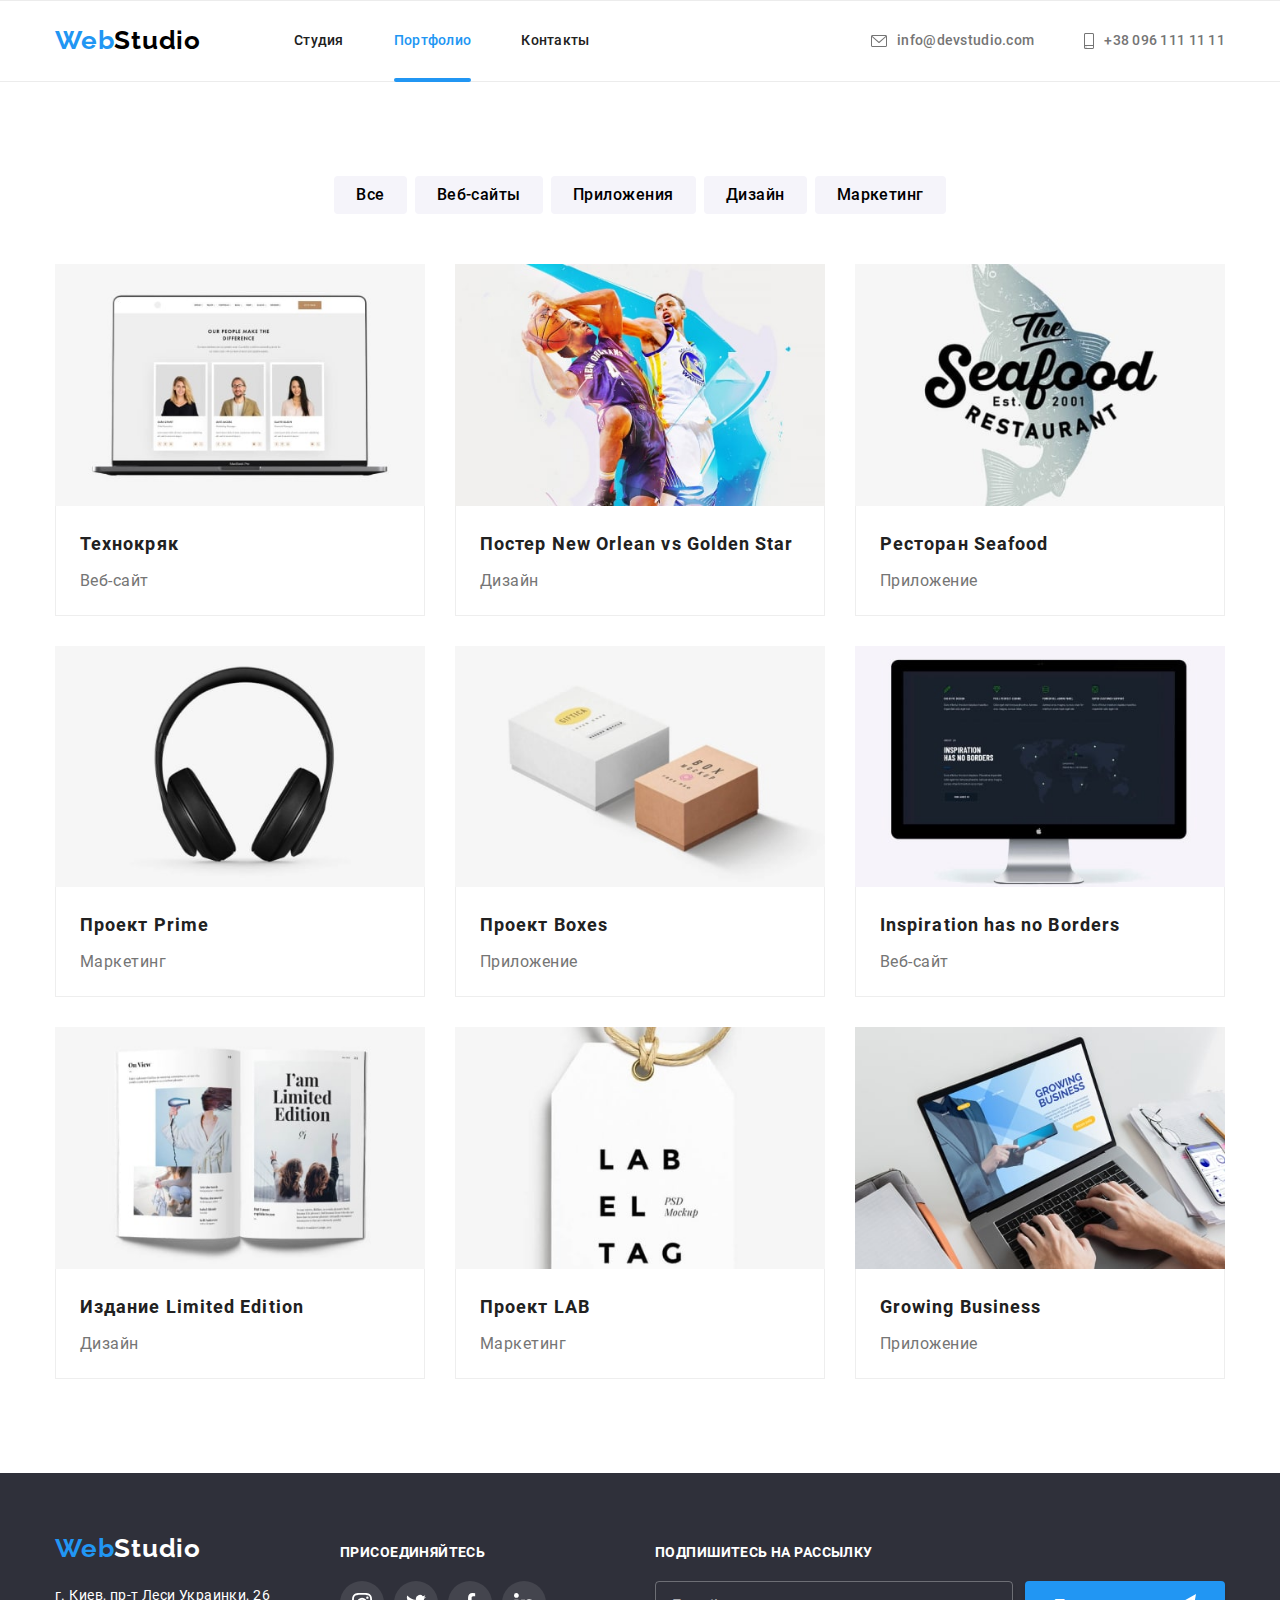
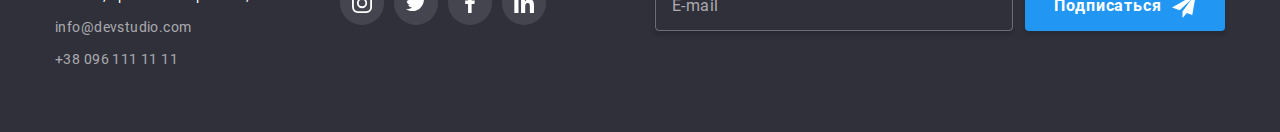
==== commit 8a7f3446: "додає стилі хедера" ====
--- a/portfolio.html
+++ b/portfolio.html
@@ -12,7 +12,111 @@
 </head>
 <body>
     <!--  Хедер  -->
-    <!-- <header>
+    <header>
+        <div class="header-mobile container">
+            <a href="./index.html" class="logo"><span class="logo__part--accent">Web</span><span
+                    class="logo__part--black">Studio</span></a>
+    
+            <button type="button" class="open-button" data-menu-open>
+                <svg class="open-button__burger" width="24" height="16">
+                    <use href="./images/icons.svg#icon-burger">
+    
+                    </use>
+                </svg>
+            </button>
+        </div>
+        <div class="mobile-nav is-hidden" data-menu>
+            <button type="button" class="close-button close-button--mobile" data-menu-close>
+                <svg class="close-button__cross" width="19" height="19">
+                    <use href="./images/icons.svg#icon-button">
+    
+                    </use>
+                </svg>
+            </button>
+            <div class="mobile-nav__wrapper">
+                <nav>
+                    <ul class="nav-list">
+                        <li class="nav-list__item"><a href="./index.html" class="nav-list__link ">Студия</a></li>
+                        <li class="nav-list__item"><a href="./portfolio.html" class="nav-list__link nav-list__link--current">Портфолио</a></li>
+                        <li class="nav-list__item"><a href="#contacts" class="nav-list__link">Контакты</a></li>
+                    </ul>
+                </nav>
+                <ul class="media-list">
+                    <li class="media-list__item media-list__item--tel">
+                        <a href="tel:+380961111111" class="media-list__link">
+    
+                            +38 096 111 11 11
+                        </a>
+                    </li>
+                    <li class="media-list__item media-list__item--mail">
+                        <a href="mailto:info@devstudio.com" class="media-list__link">
+    
+                            info@devstudio.com
+                        </a>
+                    </li>
+                </ul>
+            </div>
+    
+            <ul class="social-list social-list--mobile">
+                <li class="social-list__item--mobile">
+                    <a href="" class="social-list__link--mobile">
+                        Instagram
+                    </a>
+                </li>
+                <li class="social-list__item--mobile">
+                    <a href="" class="social-list__link--mobile">
+                        <span>Twitter</span>
+                    </a>
+                </li>
+                <li class="social-list__item--mobile">
+                    <a href="" class="social-list__link--mobile">
+                        <span>Facebook</span>
+                    </a>
+                </li>
+                <li class="social-list__item--mobile">
+                    <a href="" class="social-list__link--mobile">
+                        <span>LinkedIn</span>
+                    </a>
+                </li>
+            </ul>
+        </div>
+        <!-- <div class="header container">
+            <a href="./index.html" class="logo"><span class="logo__part--accent">Web</span><span
+                    class="logo__part--black">Studio</span></a>
+            <nav>
+                <ul class="nav-list">
+                    <li class="nav-list__item"><a href="./index.html"
+                            class="nav-list__link nav-list__link">Студия</a></li>
+                    <li class="nav-list__item"><a href="./portfolio.html" class="nav-list__link--current">Портфолио</a></li>
+                    <li class="nav-list__item"><a href="#contacts" class="nav-list__link">Контакты</a></li>
+                </ul>
+            </nav>
+            <ul class="media-list">
+                <li class="media-list__item">
+                    <a href="mailto:info@devstudio.com" class="media-list__link">
+                        <svg class="media-list__icon" width="16" height="12">
+                            <use href="./images/icons.svg#icon-envelope">
+    
+                            </use>
+                        </svg>
+                        info@devstudio.com
+                    </a>
+                </li>
+                <li class="media-list__item">
+                    <a href="tel:+380961111111" class="media-list__link">
+                        <svg class="media-list__icon" width="10" height="16">
+                            <use href="./images/icons.svg#icon-smartphone">
+    
+                            </use>
+                        </svg>
+                        +38 096 111 11 11
+                    </a>
+                </li>
+            </ul>
+        </div> -->
+    </header> 
+
+    <header>
     <div class="header container">
             <a href="./index.html" class="logo"><span class="logo__part--accent">Web</span><span
                     class="logo__part--black">Studio</span></a>
@@ -47,7 +151,7 @@
             </li>
         </ul>
     </div>
-    </header> -->
+    </header>
     
     <!-- Main content portfolio -->
     <main>
@@ -303,6 +407,7 @@
         </div>
     
     </footer>
+    <script src="./js/menu.js"></script>
     
 </body>
 </html>--- a/css/main.min.css
+++ b/css/main.min.css
@@ -1,2 +1,2 @@
-p,h1,h2,h3,h4,h5,h6,ul,button,.open-button{padding:0;margin:0}.social-list,.social-list__link,.subscribe-field__main-button,.close-button,.agreement,.open-button,.features-list__icon-bcg,.clients-list__item,.clients-list__link{display:flex;justify-content:center;align-items:center}@font-face{font-family:"Raleway";font-style:normal;font-weight:700;font-display:swap;src:url(../fonts/raleway-v19-latin-700.woff) format("woff"),url(../fonts/raleway-v19-latin-700.woff2) format("woff2")}@font-face{font-family:"Roboto";font-style:normal;font-weight:400;font-display:swap;src:url(../fonts/roboto-v27-latin_cyrillic-regular.woff) format("woff"),url(../fonts/roboto-v27-latin_cyrillic-regular.woff2) format("woff2")}@font-face{font-family:"Roboto";font-style:normal;font-weight:500;font-display:swap;src:url(../fonts/roboto-v27-latin_cyrillic-500.woff) format("woff"),url(../fonts/roboto-v27-latin_cyrillic-500.woff2) format("woff2")}@font-face{font-family:"Roboto";font-style:normal;font-weight:700;font-display:swap;src:url(../fonts/roboto-v27-latin_cyrillic-700.woff) format("woff"),url(../fonts/roboto-v27-latin_cyrillic-700.woff2) format("woff2")}@font-face{font-family:"Roboto";font-style:normal;font-weight:900;font-display:swap;src:url(../fonts/roboto-v27-latin_cyrillic-900.woff) format("woff"),url(../fonts/roboto-v27-latin_cyrillic-900.woff2) format("woff2")}body{font-family:"Roboto",sans-serif;font-style:normal;color:#212121}p{color:#757575}a{text-decoration:none;color:inherit}button{font-family:inherit}img{display:block;max-width:100%;height:auto}ul{list-style:none}button:focus,a:focus,input:focus{outline:none}.container{margin-left:auto;margin-right:auto;padding-left:15px;padding-right:15px;width:100%}@media screen and (min-width: 480px){.container{max-width:480px}}@media screen and (min-width: 768px){.container{max-width:768px}}@media screen and (min-width: 1200px){.container{max-width:1200px}}.container__section-title{text-align:center;margin-bottom:50px;font-size:28px;line-height:1.18;letter-spacing:.03em}@media screen and (min-width: 1200px){.container__section-title{font-size:36px;line-height:1.167;letter-spacing:.03em}}.logo{display:block;font-family:"Raleway",sans-serif;font-weight:700;font-size:24px;line-height:1.167;letter-spacing:.03em}@media screen and (min-width: 1200px){.logo{font-size:26px;line-height:1.192;letter-spacing:.03em}}.logo__part--accent{color:#2196f3}.logo__part--black{color:#000}.logo__part--white{color:#fff}.logo:focus{box-shadow:0 0 0 0.1em #2196f3}.mobile-nav{position:absolute;top:0;left:0;background-color:#fff;width:100vw;height:100vh;padding:48px 40px}.mobile-nav__wrapper{display:flex;flex-direction:column;justify-content:space-between;height:100%}@media screen and (max-width: 767px){.nav-list{margin-bottom:-32px}.nav-list__link{display:block;margin-bottom:32px;font-weight:500;font-size:40px;line-height:1.175;letter-spacing:.02em;transition:color 250ms cubic-bezier(0.4, 0, 0.2, 1)}.nav-list__link:hover,.nav-list__link:focus,.nav-list__link--current{color:#2196f3}}@media screen and (max-width: 767px){.media-list{margin-top:auto}.media-list__item--tel{margin-bottom:32px;font-weight:500;font-size:34px;line-height:1.176;letter-spacing:.02em;color:#2196f3}.media-list__item--mail{margin-bottom:64px;font-size:24px;line-height:1.167;letter-spacing:.02em;color:#757575}}.main-button{width:200px;padding:10px;border:none;border-radius:4px;color:#fff;background-color:#2196f3;font-weight:700;font-size:16px;line-height:1.875;letter-spacing:.06em;cursor:pointer}.main-button:focus{box-shadow:0 0 0 0.1em #2196f3}.social-list--mobile{justify-content:start;margin-right:-20px;margin-left:-10px}.social-list__item:not(:last-child){margin-right:10px}.social-list__item--mobile:not(:last-child){border-right:1px solid rgba(33,33,33,0.2)}.social-list__link{width:44px;height:44px;border-radius:50%;border:none}.social-list__link--team{background-color:#fff;color:#afb1b8;transition:background-color 250ms cubic-bezier(0.4, 0, 0.2, 1),color 250ms cubic-bezier(0.4, 0, 0.2, 1)}.social-list__link--footer{background-color:rgba(255,255,255,0.1);color:#fff;transition:background-color 250ms cubic-bezier(0.4, 0, 0.2, 1)}.social-list__link--team:hover,.social-list__link--team:focus,.social-list__link--footer:hover,.social-list__link--footer:focus{background:#2196f3;color:#fff}.social-list__link--mobile{margin-left:10px;padding-right:10px;font-size:18px;line-height:1.22;letter-spacing:.02em;color:#2196f3}.social-list__link--mobile__icon{fill:currentColor}.main-contacts{margin-left:auto;margin-right:auto;margin-bottom:60px}@media screen and (min-width: 1200px){.main-contacts{margin-right:70px;margin-left:0;margin-bottom:0}}.main-contacts>.logo{margin-bottom:20px}.contact-list{font-size:14px;line-height:1.714;letter-spacing:.03em}.contact-list__item:not(:last-child){margin-bottom:8px}.address-link{color:#fff;font-style:normal}.contact-link{color:rgba(255,255,255,0.6)}.contact-link:hover,.contact-link:focus{color:#2196f3}.social-networks-contacts{width:206px;margin-left:auto;margin-right:auto;margin-bottom:60px}@media screen and (min-width: 1200px){.social-networks-contacts{margin-right:auto;margin-left:0;margin-bottom:0}}.call{margin-bottom:20px;font-weight:700;font-size:14px;line-height:1.14;letter-spacing:.03em;text-transform:uppercase;color:#fff}.subscribe-form{margin-left:auto;margin-right:auto}@media screen and (min-width: 1200px){.subscribe-form{width:570px;margin-left:0;margin-right:0}}.subscribe-form__call{margin-bottom:20px}@media screen and (min-width: 768px){.subscribe-field{display:flex;flex-direction:column}}@media screen and (min-width: 1200px){.subscribe-field{display:flex;flex-direction:row}}.subscribe-field__form-input{padding:15px 16px;width:100%;margin-bottom:20px;border:1px solid rgba(255,255,255,0.3);border-radius:4px;background-color:transparent;box-shadow:0px 4px 4px 0px rgba(0,0,0,0.15);color:#fff}@media screen and (min-width: 768px){.subscribe-field__form-input{width:450px;margin-right:12px}}@media screen and (min-width: 1200px){.subscribe-field__form-input{width:358px;margin-bottom:0}}.subscribe-field__form-input::placeholder{font-size:16px;line-height:1.25;letter-spacing:.03em;color:rgba(255,255,255,0.6)}.subscribe-field__main-button{margin-left:auto;margin-right:auto;box-shadow:0px 4px 4px 0px rgba(0,0,0,0.15)}.main-button__subscribe-icon{margin-left:10px}.close-button{position:absolute;top:8px;right:8px;width:30px;height:30px;border-radius:50%;border:1px solid rgba(0,0,0,0.1);background-color:#fff;color:#000;transition:color 250ms cubic-bezier(0.4, 0, 0.2, 1)}.close-button:focus,.close-button:hover{cursor:pointer;color:#2196f3}.close-button:focus{box-shadow:0 0 0 0.1em #2196f3}.close-button--mobile{top:10px;right:15px;width:40px;height:40px;border:none;color:#212121}.close-button--mobile:focus{box-shadow:none}.close-button__cross{fill:currentColor}.agreement{margin-bottom:30px}.agreement__icon{width:16px;height:15px;margin-right:7px;cursor:pointer}.agreement__text,.agreement__link{display:inline-block;font-size:14px;line-height:1.71;letter-spacing:.03em;color:#757575}.agreement__link{color:#2196f3;text-decoration-line:underline}.agreement__checkbox{position:absolute;width:1px;height:1px;margin:-1px;border:0;padding:0;clip:rect(0 0 0 0);overflow:hidden}.agreement__checkbox:checked+.agreement__icon{background-image:url("../images/check.svg");fill:transparent}.agreement__checkbox:focus-within+.agreement__icon{box-shadow:0 0 0 1px #2196f3}.open-button{border:none;width:40px;height:40px;margin:10px 0;background-color:#fff;color:#000;transition:color 250ms cubic-bezier(0.4, 0, 0.2, 1)}.open-button:focus,.open-button:hover{cursor:pointer;color:#2196f3}.open-button__burger{fill:currentColor}header{position:relative;border-bottom:1px solid #ececec;background-color:#fff}.header-mobile{display:flex;justify-content:space-between;align-items:center}@media screen and (min-width: 768px){.header-mobile{display:none}}.header{display:flex;align-items:center}@media screen and (max-width: 767px){.header{display:none}}.hero{max-width:100%;height:auto;margin-left:auto;margin-right:auto;padding-top:118px;padding-bottom:118px;text-align:center}@media screen and (max-width: 767px){.hero{background-image:linear-gradient(to right, rgba(47,48,58,0.4), rgba(47,48,58,0.4)),url(../images/bcg/bcg-img-mobile-1x.jpg);background-size:cover;background-position:center}}@media screen and (min-width: 768px){.hero{background-image:linear-gradient(to right, rgba(47,48,58,0.4), rgba(47,48,58,0.4)),url(../images/bcg/bcg-img-tabl-1x.jpg);background-size:cover;background-position:center}}@media screen and (min-width: 1200px){.hero{padding-top:200px;padding-bottom:200px;background-image:linear-gradient(to right, rgba(47,48,58,0.4), rgba(47,48,58,0.4)),url(../images/bcg/bcg-img-desk-1x.jpg);background-size:cover;background-position:center}}.hero-container__title{margin-bottom:30px;font-weight:900;text-transform:uppercase;color:#fff}@media screen and (max-width: 1199px){.hero-container__title{font-size:26px;line-height:1.615;letter-spacing:.06em}}@media screen and (min-width: 1200px){.hero-container__title{font-size:44px;line-height:1.364;letter-spacing:.06em}}.features{padding-top:60px;padding-bottom:60px}@media screen and (min-width: 1200px){.features{padding-top:94px;padding-bottom:94px}}.features-list{margin-bottom:-30px}@media screen and (min-width: 768px){.features-list{display:flex;flex-wrap:wrap;margin-right:-30px}}.features-list__item{width:100%;margin-bottom:30px}@media screen and (min-width: 768px){.features-list__item{flex-basis:calc((100% - 60px) / 2);margin-right:30px}}@media screen and (min-width: 1200px){.features-list__item{flex-basis:calc((100% - 120px) / 4)}}.features-list__icon-bcg{width:100%;height:120px;margin-bottom:30px;background-color:#f5f4fa;border-radius:4px}.features-list__title{margin-bottom:10px;text-align:center;font-size:14px;line-height:1.14;letter-spacing:.03em;text-transform:uppercase}@media screen and (min-width: 768px){.features-list__title{text-align:left}}.features-list__text{font-size:14px;line-height:1.71;letter-spacing:.03em}.about{padding-bottom:94px}@media screen and (max-width: 1199px){.about{display:none}}.about-list{display:flex}.about-list__item:not(:last-child){margin-right:30px}.about-list__item{position:relative}.about-list__overlay{position:absolute;bottom:0;width:100%;background-color:rgba(47,48,58,0.8)}.about-list__title{padding-top:27px;padding-bottom:27px;font-size:14px;line-height:1.14;letter-spacing:.03em;text-align:center;text-transform:uppercase;color:#fff}.team{padding-top:60px;padding-bottom:60px;margin-left:auto;margin-right:auto;background-color:#f5f4fa}@media screen and (min-width: 1200px){.team{padding-top:94px;padding-bottom:94px}}.team-list{margin-bottom:-30px}@media screen and (min-width: 768px){.team-list{display:flex;flex-wrap:wrap;margin-right:-30px}}.team-list__item{width:100%;padding-bottom:24px;margin-bottom:30px;background-color:#fff;box-shadow:0px 1px 3px rgba(0,0,0,0.12),0px 1px 1px rgba(0,0,0,0.14),0px 2px 1px rgba(0,0,0,0.2);border-radius:0px 0px 4px 4px}@media screen and (min-width: 768px){.team-list__item{flex-basis:calc((100% - 60px) / 2);margin-right:30px}}@media screen and (min-width: 1200px){.team-list__item{flex-basis:calc((100% - 120px) / 4)}}.team-list__image{margin-bottom:30px}.team-list__name{font-size:16px;line-height:1.188;letter-spacing:.03em;margin-bottom:10px;font-weight:500;text-align:center}.team-list__position{font-size:16px;line-height:1.188;letter-spacing:.03em;margin-bottom:16px;text-align:center}.clients{padding-top:60px;padding-bottom:60px}@media screen and (min-width: 1200px){.clients{padding-top:94px;padding-bottom:94px}}.clients-list{display:flex}@media screen and (max-width: 1199px){.clients-list{flex-wrap:wrap;margin-right:-30px;margin-bottom:-30px}}@media screen and (min-width: 1200px){.clients-list{margin-right:-30px}}.clients-list__item{width:170px;height:92px}@media screen and (max-width: 767px){.clients-list__item{flex-basis:calc((100% - 60px) / 2);margin-right:30px;margin-bottom:30px}}@media screen and (min-width: 768px){.clients-list__item{flex-basis:calc((100% - 90px) / 3);margin-right:30px;margin-bottom:30px}}@media screen and (min-width: 1200px){.clients-list__item{margin-right:30px;margin-bottom:0}}.clients-list__icon{fill:currentColor}.clients-list__link{border:1px solid #afb1b8;border-radius:4px;width:100%;height:100%;color:#afb1b8;transition:border 250ms cubic-bezier(0.4, 0, 0.2, 1),color 250ms cubic-bezier(0.4, 0, 0.2, 1)}.clients-list__link:hover,.clients-list__link:focus{outline:none;border:1px solid #2196f3;color:#2196f3}.portfolio-container{padding-top:60px;padding-bottom:60px;background-color:#fff}@media screen and (min-width: 1200px){.portfolio-container{padding-top:94px;padding-bottom:94px}}.filter-list{display:flex;flex-wrap:wrap;margin-right:-8px;margin-bottom:-15px}@media screen and (min-width: 768px){.filter-list{justify-content:center}}.filter-list__item{margin-right:8px;margin-bottom:15px}.filter-list__button{font-weight:500;font-size:16px;line-height:1.625;letter-spacing:.03em;background-color:#f5f4fa;padding:6px 22px;border:none;border-radius:4px;text-align:center;transition:background-color 250ms cubic-bezier(0.4, 0, 0.2, 1),box-shadow 250ms cubic-bezier(0.4, 0, 0.2, 1),color 250ms cubic-bezier(0.4, 0, 0.2, 1)}.filter-list__button:hover,.filter-list__button:focus{color:#fff;background-color:#2196f3;cursor:pointer;box-shadow:0px 3px 1px rgba(0,0,0,0.1),0px 1px 2px rgba(0,0,0,0.08),0px 2px 2px rgba(0,0,0,0.12)}.project-list{margin-top:40px;margin-bottom:-30px}@media screen and (min-width: 768px){.project-list{margin-top:30px;display:flex;flex-wrap:wrap;margin-right:-30px}}@media screen and (min-width: 1200px){.project-list{margin-top:50px}}.project-list__thumb{position:relative;overflow:hidden}.project-list__name{margin-bottom:4px;font-size:18px;line-height:2;letter-spacing:.06em}.project-list__type{font-size:16px;line-height:1.875;letter-spacing:.03em}.project-list__description{padding:20px 24px 19px 24px;border-left:1px solid #eee;border-right:1px solid #eee;border-bottom:1px solid #eee}@media screen and (min-width: 768px){.project-list__description{flex-grow:1}}.project-list__item{margin-bottom:30px}@media screen and (min-width: 768px){.project-list__item{flex-basis:calc((100% - 60px) / 2);margin-right:30px}}@media screen and (min-width: 1200px){.project-list__item{flex-basis:calc((100% - 90px) / 3);margin-right:30px}}.project-list__link{display:block}@media screen and (min-width: 768px){.project-list__link{display:flex;flex-direction:column;height:100%}}.project-list__link:hover,.project-list__link:focus{box-shadow:0px 4px 4px 0px rgba(0,0,0,0.25);cursor:pointer}.project-list__link:hover .overlay,.project-list__link:focus .overlay{transform:translateY(0)}.overlay{position:absolute;top:0;left:0;width:100%;height:100%;overflow:auto;background-color:rgba(33,150,243,0.9);transform:translateY(100%);transition:transform 250ms cubic-bezier(0.4, 0, 0.2, 1)}.overlay__text{margin:0;padding:63px 24px;font-size:18px;line-height:1.56;letter-spacing:.03em;color:#fff}footer{background-color:#2f303a}.footer{padding-top:60px;padding-bottom:60px;text-align:center}@media screen and (min-width: 768px){.footer{display:flex;flex-wrap:wrap;align-items:baseline;justify-content:space-between}}@media screen and (min-width: 1200px){.footer{display:flex;align-items:baseline;justify-content:space-between;text-align:unset}}.backdrop{position:fixed;top:0;left:0;width:100vw;height:100vh;background-color:rgba(0,0,0,0.2);visibility:visible;opacity:1;transition:opacity 250ms cubic-bezier(0.4, 0, 0.2, 1)}.is-hidden{visibility:hidden;opacity:0;pointer-events:none;transition:opacity 250ms cubic-bezier(0.4, 0, 0.2, 1)}.backdrop.is-hidden .modal{transform:translate(-50%, -50%) scale(0)}.modal{position:absolute;top:50%;left:50%;width:528px;height:581px;padding:40px;background-color:#fff;transform:translate(-50%, -50%) scale(1);transition:transform 250ms cubic-bezier(0.4, 0, 0.2, 1)}.modal__title{display:block;margin-bottom:12px;text-align:center;font-size:20px;line-height:1.15;letter-spacing:.03em}.main-button--modal{display:block;margin-left:auto;margin-right:auto}.modal-form__field{position:relative;display:flex;flex-direction:column;margin-bottom:10px;width:448px}.modal-form__field--comment{margin-bottom:20px}.modal-form__field:hover>.modal-form__icon,.modal-form__field:focus-within>.modal-form__icon{fill:#2196f3;cursor:pointer}.modal-form__field:hover>.modal-form__input,.modal-form__field:focus-within>.modal-form__input{cursor:pointer;outline:none;border:1px solid #2196f3}.modal-form__label{margin-bottom:4px;font-size:12px;line-height:1.17;letter-spacing:0.01em;color:#757575}.modal-form__input{padding:11px 42px;border:1px solid rgba(33,33,33,0.2);border-radius:4px}.modal-form__icon{position:absolute;top:30px;left:12px;fill:#212121}.modal-form__input--comment{display:block;resize:none;height:120px;padding:12px 16px}.modal-form__input--comment::placeholder{font-size:12px;line-height:1.17;letter-spacing:0.01em;color:rgba(117,117,117,0.5)}
+p,h1,h2,h3,h4,h5,h6,ul,button,.open-button{padding:0;margin:0}.social-list,.social-list__link,.subscribe-field__main-button,.close-button,.agreement,.open-button,.features-list__icon-bcg,.clients-list__item,.clients-list__link{display:flex;justify-content:center;align-items:center}@font-face{font-family:"Raleway";font-style:normal;font-weight:700;font-display:swap;src:url(../fonts/raleway-v19-latin-700.woff) format("woff"),url(../fonts/raleway-v19-latin-700.woff2) format("woff2")}@font-face{font-family:"Roboto";font-style:normal;font-weight:400;font-display:swap;src:url(../fonts/roboto-v27-latin_cyrillic-regular.woff) format("woff"),url(../fonts/roboto-v27-latin_cyrillic-regular.woff2) format("woff2")}@font-face{font-family:"Roboto";font-style:normal;font-weight:500;font-display:swap;src:url(../fonts/roboto-v27-latin_cyrillic-500.woff) format("woff"),url(../fonts/roboto-v27-latin_cyrillic-500.woff2) format("woff2")}@font-face{font-family:"Roboto";font-style:normal;font-weight:700;font-display:swap;src:url(../fonts/roboto-v27-latin_cyrillic-700.woff) format("woff"),url(../fonts/roboto-v27-latin_cyrillic-700.woff2) format("woff2")}@font-face{font-family:"Roboto";font-style:normal;font-weight:900;font-display:swap;src:url(../fonts/roboto-v27-latin_cyrillic-900.woff) format("woff"),url(../fonts/roboto-v27-latin_cyrillic-900.woff2) format("woff2")}body{font-family:"Roboto",sans-serif;font-style:normal;color:#212121}p{color:#757575}a{text-decoration:none;color:inherit}button{font-family:inherit}img{display:block;max-width:100%;height:auto}ul{list-style:none}button:focus,a:focus,input:focus{outline:none}.container{margin-left:auto;margin-right:auto;padding-left:15px;padding-right:15px;width:100%}@media screen and (min-width: 480px){.container{max-width:480px}}@media screen and (min-width: 768px){.container{max-width:768px}}@media screen and (min-width: 1200px){.container{max-width:1200px}}.container__section-title{text-align:center;margin-bottom:50px;font-size:28px;line-height:1.18;letter-spacing:.03em}@media screen and (min-width: 1200px){.container__section-title{font-size:36px;line-height:1.167;letter-spacing:.03em}}.logo{display:block;font-family:"Raleway",sans-serif;font-weight:700;font-size:24px;line-height:1.167;letter-spacing:.03em}@media screen and (min-width: 1200px){.logo{font-size:26px;line-height:1.192;letter-spacing:.03em}}.logo__part--accent{color:#2196f3}.logo__part--black{color:#000}.logo__part--white{color:#fff}.logo:focus{box-shadow:0 0 0 0.1em #2196f3}.mobile-nav{position:absolute;top:0;left:0;background-color:#fff;width:100vw;height:100vh;padding:48px 40px;z-index:10}.mobile-nav__wrapper{display:flex;flex-direction:column;justify-content:space-between;height:100%}@media screen and (max-width: 767px){.nav-list{margin-bottom:-32px}.nav-list__link{display:block;margin-bottom:32px;font-weight:500;font-size:40px;line-height:1.175;letter-spacing:.02em;transition:color 250ms cubic-bezier(0.4, 0, 0.2, 1)}.nav-list__link:hover,.nav-list__link:focus,.nav-list__link--current{color:#2196f3}}@media screen and (min-width: 768px){.nav-list{display:flex;margin-left:93px}.nav-list__item{position:relative}.nav-list__item:not(:last-child){margin-right:50px}.nav-list__link{display:block;padding-top:32px;padding-bottom:32px;font-weight:500;font-size:14px;line-height:1.14;letter-spacing:.02em;transition:color 250ms cubic-bezier(0.4, 0, 0.2, 1)}.nav-list__link:hover,.nav-list__link:focus,.nav-list__link--current{color:#2196f3}.nav-list__link--current::after{content:"";position:absolute;bottom:0;margin-bottom:-1px;display:block;width:100%;height:4px;border-radius:2px;background-color:#2196f3}}@media screen and (max-width: 767px){.media-list{margin-top:auto}.media-list__item--tel{margin-bottom:32px;font-weight:500;font-size:34px;line-height:1.176;letter-spacing:.02em;color:#2196f3}.media-list__item--mail{margin-bottom:64px;font-size:24px;line-height:1.167;letter-spacing:.02em;color:#757575}}@media screen and (min-width: 768px){.media-list{display:flex;flex-direction:column;margin-left:auto}.media-list__link{font-weight:500;font-size:12px;line-height:1.167;letter-spacing:.02em;color:#757575;transition:color 250ms cubic-bezier(0.4, 0, 0.2, 1)}.media-list__link:hover,.media-list__link:focus{color:#2196f3}}@media screen and (min-width: 1200px){.media-list{flex-direction:row;margin-left:auto}.media-list__item:not(:last-child){margin-right:50px}.media-list__icon{margin-right:10px;fill:currentColor}.media-list__link{display:flex;align-items:center;justify-content:center;font-weight:500;font-size:14px;line-height:1.14;letter-spacing:.02em;color:#757575;transition:color 250ms cubic-bezier(0.4, 0, 0.2, 1)}.media-list__link:hover,.media-list__link:focus{color:#2196f3}}.main-button{width:200px;padding:10px;border:none;border-radius:4px;color:#fff;background-color:#2196f3;font-weight:700;font-size:16px;line-height:1.875;letter-spacing:.06em;cursor:pointer}.main-button:focus{box-shadow:0 0 0 0.1em #2196f3}.social-list--mobile{justify-content:start;margin-right:-20px;margin-left:-10px}.social-list__item:not(:last-child){margin-right:10px}.social-list__item--mobile:not(:last-child){border-right:1px solid rgba(33,33,33,0.2)}.social-list__link{width:44px;height:44px;border-radius:50%;border:none}.social-list__link--team{background-color:#fff;color:#afb1b8;transition:background-color 250ms cubic-bezier(0.4, 0, 0.2, 1),color 250ms cubic-bezier(0.4, 0, 0.2, 1)}.social-list__link--footer{background-color:rgba(255,255,255,0.1);color:#fff;transition:background-color 250ms cubic-bezier(0.4, 0, 0.2, 1)}.social-list__link--team:hover,.social-list__link--team:focus,.social-list__link--footer:hover,.social-list__link--footer:focus{background:#2196f3;color:#fff}.social-list__link--mobile{margin-left:10px;padding-right:10px;font-size:18px;line-height:1.22;letter-spacing:.02em;color:#2196f3}.social-list__icon{fill:currentColor}.main-contacts{margin-left:auto;margin-right:auto;margin-bottom:60px}@media screen and (min-width: 1200px){.main-contacts{margin-right:70px;margin-left:0;margin-bottom:0}}.main-contacts>.logo{margin-bottom:20px}.contact-list{font-size:14px;line-height:1.714;letter-spacing:.03em}.contact-list__item:not(:last-child){margin-bottom:8px}.address-link{color:#fff;font-style:normal}.contact-link{color:rgba(255,255,255,0.6)}.contact-link:hover,.contact-link:focus{color:#2196f3}.social-networks-contacts{width:206px;margin-left:auto;margin-right:auto;margin-bottom:60px}@media screen and (min-width: 1200px){.social-networks-contacts{margin-right:auto;margin-left:0;margin-bottom:0}}.call{margin-bottom:20px;font-weight:700;font-size:14px;line-height:1.14;letter-spacing:.03em;text-transform:uppercase;color:#fff}.subscribe-form{margin-left:auto;margin-right:auto}@media screen and (min-width: 1200px){.subscribe-form{width:570px;margin-left:0;margin-right:0}}.subscribe-form__call{margin-bottom:20px}@media screen and (min-width: 768px){.subscribe-field{display:flex;flex-direction:column}}@media screen and (min-width: 1200px){.subscribe-field{display:flex;flex-direction:row}}.subscribe-field__form-input{padding:15px 16px;width:100%;margin-bottom:20px;border:1px solid rgba(255,255,255,0.3);border-radius:4px;background-color:transparent;box-shadow:0px 4px 4px 0px rgba(0,0,0,0.15);color:#fff}@media screen and (min-width: 768px){.subscribe-field__form-input{width:450px;margin-right:12px}}@media screen and (min-width: 1200px){.subscribe-field__form-input{width:358px;margin-bottom:0}}.subscribe-field__form-input::placeholder{font-size:16px;line-height:1.25;letter-spacing:.03em;color:rgba(255,255,255,0.6)}.subscribe-field__main-button{margin-left:auto;margin-right:auto;box-shadow:0px 4px 4px 0px rgba(0,0,0,0.15)}.main-button__subscribe-icon{margin-left:10px}.close-button{position:absolute;top:8px;right:8px;width:30px;height:30px;border-radius:50%;border:1px solid rgba(0,0,0,0.1);background-color:#fff;color:#000;transition:color 250ms cubic-bezier(0.4, 0, 0.2, 1)}.close-button:focus,.close-button:hover{cursor:pointer;color:#2196f3}.close-button:focus{box-shadow:0 0 0 0.1em #2196f3}.close-button--mobile{top:21px;right:25px;width:40px;height:40px;border:none;color:#212121}.close-button--mobile:focus{box-shadow:none}.close-button__cross{fill:currentColor}.agreement{margin-bottom:30px}.agreement__icon{width:16px;height:15px;margin-right:7px;cursor:pointer}.agreement__text,.agreement__link{display:inline-block;font-size:14px;line-height:1.71;letter-spacing:.03em;color:#757575}.agreement__link{color:#2196f3;text-decoration-line:underline}.agreement__checkbox{position:absolute;width:1px;height:1px;margin:-1px;border:0;padding:0;clip:rect(0 0 0 0);overflow:hidden}.agreement__checkbox:checked+.agreement__icon{background-image:url("../images/check.svg");fill:transparent}.agreement__checkbox:focus-within+.agreement__icon{box-shadow:0 0 0 1px #2196f3}.open-button{border:none;width:40px;height:40px;margin:10px 0;background-color:#fff;color:#000;transition:color 250ms cubic-bezier(0.4, 0, 0.2, 1)}.open-button:focus,.open-button:hover{cursor:pointer;color:#2196f3}.open-button__burger{fill:currentColor}header{position:relative;border-bottom:1px solid #ececec;background-color:#fff}.header-mobile{display:flex;justify-content:space-between;align-items:center}@media screen and (min-width: 768px){.header-mobile{display:none}}.header{display:flex;align-items:center}@media screen and (max-width: 767px){.header{display:none}}.hero{max-width:100%;height:auto;margin-left:auto;margin-right:auto;padding-top:118px;padding-bottom:118px;text-align:center}@media screen and (max-width: 767px){.hero{background-image:linear-gradient(to right, rgba(47,48,58,0.4), rgba(47,48,58,0.4)),url(../images/bcg/bcg-img-mobile-1x.jpg);background-size:cover;background-position:center}}@media screen and (min-width: 768px){.hero{background-image:linear-gradient(to right, rgba(47,48,58,0.4), rgba(47,48,58,0.4)),url(../images/bcg/bcg-img-tabl-1x.jpg);background-size:cover;background-position:center}}@media screen and (min-width: 1200px){.hero{padding-top:200px;padding-bottom:200px;background-image:linear-gradient(to right, rgba(47,48,58,0.4), rgba(47,48,58,0.4)),url(../images/bcg/bcg-img-desk-1x.jpg);background-size:cover;background-position:center}}.hero-container__title{margin-bottom:30px;font-weight:900;text-transform:uppercase;color:#fff}@media screen and (max-width: 1199px){.hero-container__title{font-size:26px;line-height:1.615;letter-spacing:.06em}}@media screen and (min-width: 1200px){.hero-container__title{font-size:44px;line-height:1.364;letter-spacing:.06em}}.features{padding-top:60px;padding-bottom:60px}@media screen and (min-width: 1200px){.features{padding-top:94px;padding-bottom:94px}}.features-list{margin-bottom:-30px}@media screen and (min-width: 768px){.features-list{display:flex;flex-wrap:wrap;margin-right:-30px}}.features-list__item{width:100%;margin-bottom:30px}@media screen and (min-width: 768px){.features-list__item{flex-basis:calc((100% - 60px) / 2);margin-right:30px}}@media screen and (min-width: 1200px){.features-list__item{flex-basis:calc((100% - 120px) / 4)}}.features-list__icon-bcg{width:100%;height:120px;margin-bottom:30px;background-color:#f5f4fa;border-radius:4px}.features-list__title{margin-bottom:10px;text-align:center;font-size:14px;line-height:1.14;letter-spacing:.03em;text-transform:uppercase}@media screen and (min-width: 768px){.features-list__title{text-align:left}}.features-list__text{font-size:14px;line-height:1.71;letter-spacing:.03em}.about{padding-bottom:94px}@media screen and (max-width: 1199px){.about{display:none}}.about-list{display:flex}.about-list__item:not(:last-child){margin-right:30px}.about-list__item{position:relative}.about-list__overlay{position:absolute;bottom:0;width:100%;background-color:rgba(47,48,58,0.8)}.about-list__title{padding-top:27px;padding-bottom:27px;font-size:14px;line-height:1.14;letter-spacing:.03em;text-align:center;text-transform:uppercase;color:#fff}.team{padding-top:60px;padding-bottom:60px;margin-left:auto;margin-right:auto;background-color:#f5f4fa}@media screen and (min-width: 1200px){.team{padding-top:94px;padding-bottom:94px}}.team-list{margin-bottom:-30px}@media screen and (min-width: 768px){.team-list{display:flex;flex-wrap:wrap;margin-right:-30px}}.team-list__item{width:100%;padding-bottom:24px;margin-bottom:30px;background-color:#fff;box-shadow:0px 1px 3px rgba(0,0,0,0.12),0px 1px 1px rgba(0,0,0,0.14),0px 2px 1px rgba(0,0,0,0.2);border-radius:0px 0px 4px 4px}@media screen and (min-width: 768px){.team-list__item{flex-basis:calc((100% - 60px) / 2);margin-right:30px}}@media screen and (min-width: 1200px){.team-list__item{flex-basis:calc((100% - 120px) / 4)}}.team-list__image{margin-bottom:30px}.team-list__name{font-size:16px;line-height:1.188;letter-spacing:.03em;margin-bottom:10px;font-weight:500;text-align:center}.team-list__position{font-size:16px;line-height:1.188;letter-spacing:.03em;margin-bottom:16px;text-align:center}.clients{padding-top:60px;padding-bottom:60px}@media screen and (min-width: 1200px){.clients{padding-top:94px;padding-bottom:94px}}.clients-list{display:flex}@media screen and (max-width: 1199px){.clients-list{flex-wrap:wrap;margin-right:-30px;margin-bottom:-30px}}@media screen and (min-width: 1200px){.clients-list{margin-right:-30px}}.clients-list__item{width:170px;height:92px}@media screen and (max-width: 767px){.clients-list__item{flex-basis:calc((100% - 60px) / 2);margin-right:30px;margin-bottom:30px}}@media screen and (min-width: 768px){.clients-list__item{flex-basis:calc((100% - 90px) / 3);margin-right:30px;margin-bottom:30px}}@media screen and (min-width: 1200px){.clients-list__item{margin-right:30px;margin-bottom:0}}.clients-list__icon{fill:currentColor}.clients-list__link{border:1px solid #afb1b8;border-radius:4px;width:100%;height:100%;color:#afb1b8;transition:border 250ms cubic-bezier(0.4, 0, 0.2, 1),color 250ms cubic-bezier(0.4, 0, 0.2, 1)}.clients-list__link:hover,.clients-list__link:focus{outline:none;border:1px solid #2196f3;color:#2196f3}.portfolio-container{padding-top:60px;padding-bottom:60px;background-color:#fff}@media screen and (min-width: 1200px){.portfolio-container{padding-top:94px;padding-bottom:94px}}.filter-list{display:flex;flex-wrap:wrap;margin-right:-8px;margin-bottom:-15px}@media screen and (min-width: 768px){.filter-list{justify-content:center}}.filter-list__item{margin-right:8px;margin-bottom:15px}.filter-list__button{font-weight:500;font-size:16px;line-height:1.625;letter-spacing:.03em;background-color:#f5f4fa;padding:6px 22px;border:none;border-radius:4px;text-align:center;transition:background-color 250ms cubic-bezier(0.4, 0, 0.2, 1),box-shadow 250ms cubic-bezier(0.4, 0, 0.2, 1),color 250ms cubic-bezier(0.4, 0, 0.2, 1)}.filter-list__button:hover,.filter-list__button:focus{color:#fff;background-color:#2196f3;cursor:pointer;box-shadow:0px 3px 1px rgba(0,0,0,0.1),0px 1px 2px rgba(0,0,0,0.08),0px 2px 2px rgba(0,0,0,0.12)}.project-list{margin-top:40px;margin-bottom:-30px}@media screen and (min-width: 768px){.project-list{margin-top:30px;display:flex;flex-wrap:wrap;margin-right:-30px}}@media screen and (min-width: 1200px){.project-list{margin-top:50px}}.project-list__thumb{position:relative;overflow:hidden}.project-list__name{margin-bottom:4px;font-size:18px;line-height:2;letter-spacing:.06em}.project-list__type{font-size:16px;line-height:1.875;letter-spacing:.03em}.project-list__description{padding:20px 24px 19px 24px;border-left:1px solid #eee;border-right:1px solid #eee;border-bottom:1px solid #eee}@media screen and (min-width: 768px){.project-list__description{flex-grow:1}}.project-list__item{margin-bottom:30px}@media screen and (min-width: 768px){.project-list__item{flex-basis:calc((100% - 60px) / 2);margin-right:30px}}@media screen and (min-width: 1200px){.project-list__item{flex-basis:calc((100% - 90px) / 3);margin-right:30px}}.project-list__link{display:block}@media screen and (min-width: 768px){.project-list__link{display:flex;flex-direction:column;height:100%}}.project-list__link:hover,.project-list__link:focus{box-shadow:0px 4px 4px 0px rgba(0,0,0,0.25);cursor:pointer}.project-list__link:hover .overlay,.project-list__link:focus .overlay{transform:translateY(0)}.overlay{position:absolute;top:0;left:0;width:100%;height:100%;overflow:auto;background-color:rgba(33,150,243,0.9);transform:translateY(100%);transition:transform 250ms cubic-bezier(0.4, 0, 0.2, 1)}.overlay__text{margin:0;padding:63px 24px;font-size:18px;line-height:1.56;letter-spacing:.03em;color:#fff}footer{background-color:#2f303a}.footer{padding-top:60px;padding-bottom:60px;text-align:center}@media screen and (min-width: 768px){.footer{display:flex;flex-wrap:wrap;align-items:baseline;justify-content:space-between}}@media screen and (min-width: 1200px){.footer{display:flex;align-items:baseline;justify-content:space-between;text-align:unset}}.backdrop{position:fixed;top:0;left:0;width:100vw;height:100vh;background-color:rgba(0,0,0,0.2);visibility:visible;opacity:1;transition:opacity 250ms cubic-bezier(0.4, 0, 0.2, 1)}.is-hidden{visibility:hidden;opacity:0;pointer-events:none;transition:opacity 250ms cubic-bezier(0.4, 0, 0.2, 1)}.backdrop.is-hidden .modal{transform:translate(-50%, -50%) scale(0)}.modal{position:absolute;top:50%;left:50%;width:528px;height:581px;padding:40px;background-color:#fff;transform:translate(-50%, -50%) scale(1);transition:transform 250ms cubic-bezier(0.4, 0, 0.2, 1)}.modal__title{display:block;margin-bottom:12px;text-align:center;font-size:20px;line-height:1.15;letter-spacing:.03em}.main-button--modal{display:block;margin-left:auto;margin-right:auto}.modal-form__field{position:relative;display:flex;flex-direction:column;margin-bottom:10px;width:448px}.modal-form__field--comment{margin-bottom:20px}.modal-form__field:hover>.modal-form__icon,.modal-form__field:focus-within>.modal-form__icon{fill:#2196f3;cursor:pointer}.modal-form__field:hover>.modal-form__input,.modal-form__field:focus-within>.modal-form__input{cursor:pointer;outline:none;border:1px solid #2196f3}.modal-form__label{margin-bottom:4px;font-size:12px;line-height:1.17;letter-spacing:0.01em;color:#757575}.modal-form__input{padding:11px 42px;border:1px solid rgba(33,33,33,0.2);border-radius:4px}.modal-form__icon{position:absolute;top:30px;left:12px;fill:#212121}.modal-form__input--comment{display:block;resize:none;height:120px;padding:12px 16px}.modal-form__input--comment::placeholder{font-size:12px;line-height:1.17;letter-spacing:0.01em;color:rgba(117,117,117,0.5)}
 /*# sourceMappingURL=main.min.css.map */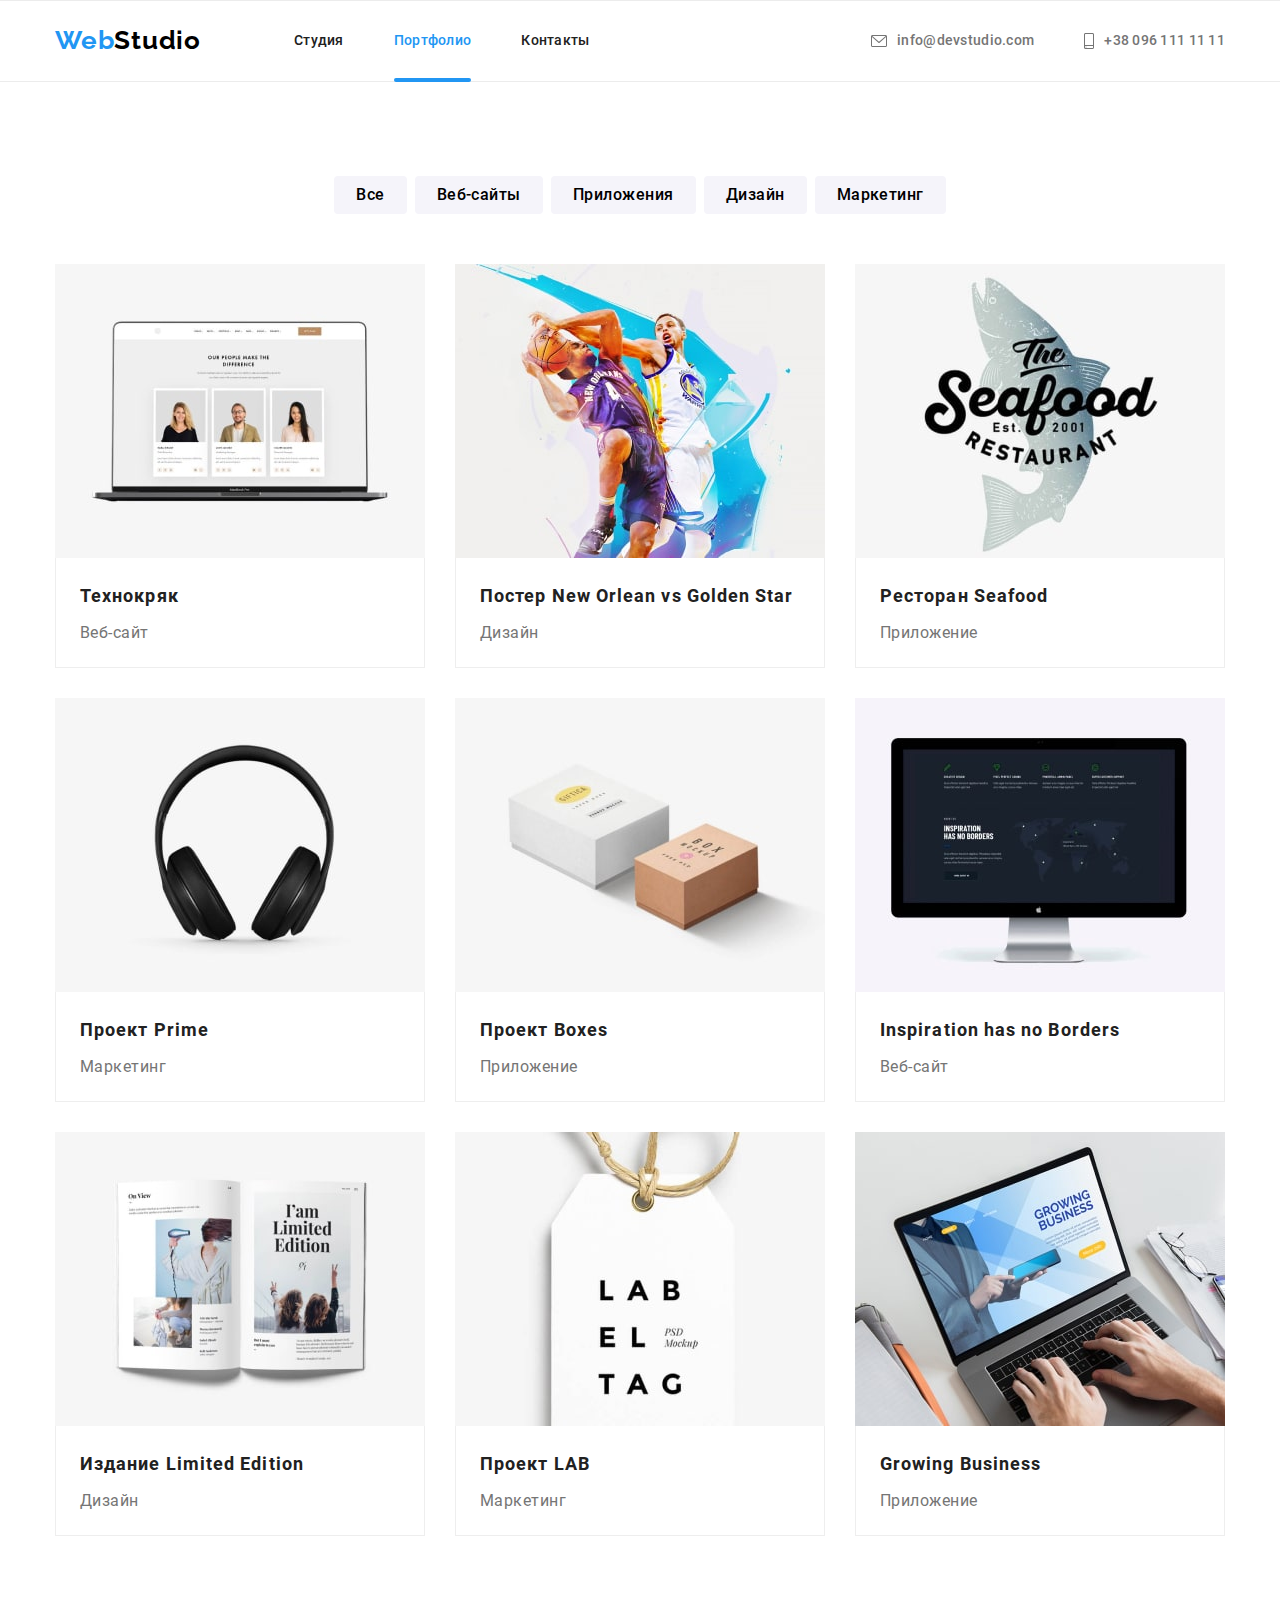
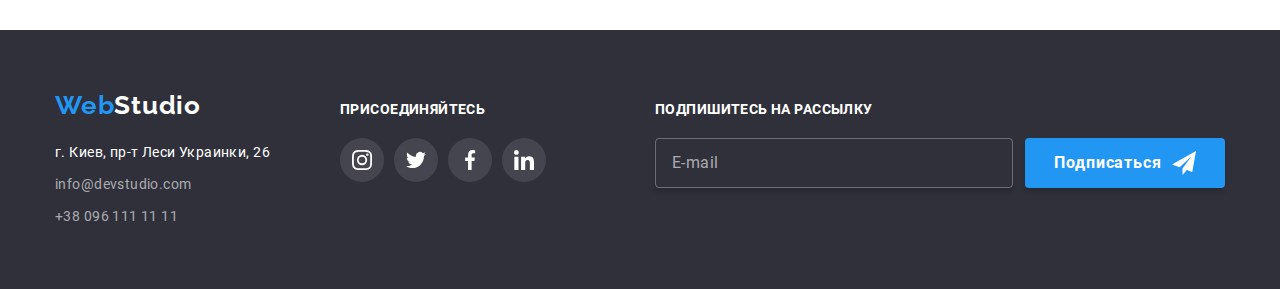
==== commit 3c0d96d8: "додає тег picture для картинок" ====
--- a/portfolio.html
+++ b/portfolio.html
@@ -174,7 +174,13 @@
         <li class="project-list__item">
             <a href="" class="project-list__link">
                 <div class="project-list__thumb">
-                <img src="./images/projects/mob/pic1-mob-1x-min.jpg" alt="Технокряк">
+                    <picture>
+                        <source srcset="./images/projects/desk/pic1-desk-1x-min.jpg 1x, ./images/projects/desk/pic1-desk-2x-min.jpg 2x"
+                            media="(min-width: 1200px)">
+                        <source srcset="./images/projects/tab/pic1-tab-1x-min.jpg 1x, ./images/projects/tab/pic1-tab-2x-min.jpg 2x" media="(min-width: 768px)">
+                        <source srcset="./images/projects/mob/pic1-mob-1x-min.jpg 1x, ./images/projects/mob/pic1-mob-2x-min.jpg 2x" media="(min-width: 480px)">
+                        <img src="./images/projects/mob/pic1-mob-1x-min.jpg" alt="Технокряк">
+                    </picture>
                 <div class="overlay">
                     <p class="overlay__text">
                         Технокряк это современная площадка распространения коронавируса. Компании используют эту платформу для цифрового
@@ -193,7 +199,15 @@
         <li class="project-list__item">
             <a href="" class="project-list__link">
                 <div class="project-list__thumb">
-                <img src="./images/projects/mob/pic2-mob-1x-min.jpg" alt="Постер">
+                    <picture>
+                        <source srcset="./images/projects/desk/pic2-desk-1x-min.jpg 1x, ./images/projects/desk/pic2-desk-2x-min.jpg 2x"
+                            media="(min-width: 1200px)">
+                        <source srcset="./images/projects/tab/pic2-tab-1x-min.jpg 1x, ./images/projects/tab/pic2-tab-2x-min.jpg 2x"
+                            media="(min-width: 768px)">
+                        <source srcset="./images/projects/mob/pic2-mob-1x-min.jpg 1x, ./images/projects/mob/pic2-mob-2x-min.jpg 2x"
+                            media="(min-width: 480px)">
+                            <img src="./images/projects/mob/pic2-mob-1x-min.jpg" alt="Постер">
+                    </picture>
                 <div class="overlay">
                     <p class="overlay__text">
                         Lorem ipsum dolor sit amet consectetur adipisicing elit. Illo corporis, omnis tempora at quidem ratione eligendi consectetur! Saepe officia, sit quasi fugit eveniet voluptatibus esse laboriosam libero corrupti aliquid consequuntur doloremque quo distinctio cumque, tenetur sunt! Porro, a facilis vero cum soluta magni eius consectetur cumque. Voluptatibus nam, excepturi voluptatum doloribus cupiditate blanditiis eligendi vero veritatis nobis consequuntur, sint nihil dolor quidem odio, ea officia quos officiis possimus nisi quisquam consequatur rerum quo! Autem nostrum id numquam repellendus nobis nesciunt. Fugit ullam perspiciatis quod quibusdam corrupti nam! Temporibus id, distinctio libero omnis beatae cupiditate laborum consequatur aspernatur exercitationem, excepturi dolorem.
@@ -210,7 +224,15 @@
         <li class="project-list__item">
             <a href="" class="project-list__link">
                 <div class="project-list__thumb">
-                <img src="./images/projects/mob/pic3-mob-1x-min.jpg" alt="Ресторан Seafood">
+                    <picture>
+                        <source srcset="./images/projects/desk/pic3-desk-1x-min.jpg 1x, ./images/projects/desk/pic3-desk-2x-min.jpg 2x"
+                            media="(min-width: 1200px)">
+                        <source srcset="./images/projects/tab/pic3-tab-1x-min.jpg 1x, ./images/projects/tab/pic3-tab-2x-min.jpg 2x"
+                            media="(min-width: 768px)">
+                        <source srcset="./images/projects/mob/pic3-mob-1x-min.jpg 1x, ./images/projects/mob/pic3-mob-2x-min.jpg 2x"
+                            media="(min-width: 480px)">
+                            <img src="./images/projects/mob/pic3-mob-1x-min.jpg" alt="Ресторан Seafood">
+                    </picture>
                 <div class="overlay">
                     <p class="overlay__text">
                         Lorem ipsum dolor sit, amet consectetur adipisicing elit. Ipsa numquam suscipit, provident vel explicabo deleniti nostrum quasi blanditiis recusandae pariatur aperiam cumque, expedita, rerum sequi minus quia laudantium quisquam architecto.
@@ -227,7 +249,15 @@
         <li class="project-list__item">
             <a href="" class="project-list__link">
                 <div class="project-list__thumb">
-                <img src="./images/projects/mob/pic4-mob-1x-min.jpg" alt="Проект Prime">
+                    <picture>
+                        <source srcset="./images/projects/desk/pic4-desk-1x-min.jpg 1x, ./images/projects/desk/pic4-desk-2x-min.jpg 2x"
+                            media="(min-width: 1200px)">
+                        <source srcset="./images/projects/tab/pic4-tab-1x-min.jpg 1x, ./images/projects/tab/pic4-tab-2x-min.jpg 2x"
+                            media="(min-width: 768px)">
+                        <source srcset="./images/projects/mob/pic4-mob-1x-min.jpg 1x, ./images/projects/mob/pic4-mob-2x-min.jpg 2x"
+                            media="(min-width: 480px)">
+                            <img src="./images/projects/mob/pic4-mob-1x-min.jpg" alt="Проект Prime">
+                    </picture>
                 <div class="overlay">
                     <p class="overlay__text">
                         Lorem ipsum dolor sit amet consectetur adipisicing elit. Sed nostrum, aperiam adipisci quasi quia possimus numquam, aut voluptatem, sequi corporis est accusantium! Mollitia voluptates nostrum veritatis, quis quod vel quas.
@@ -244,7 +274,15 @@
         <li class="project-list__item">
             <a href="" class="project-list__link">
                 <div class="project-list__thumb">
-                <img src="./images/projects/mob/pic5-mob-1x-min.jpg" alt="Проект Boxes">
+                    <picture>
+                        <source srcset="./images/projects/desk/pic5-desk-1x-min.jpg 1x, ./images/projects/desk/pic5-desk-2x-min.jpg 2x"
+                            media="(min-width: 1200px)">
+                        <source srcset="./images/projects/tab/pic5-tab-1x-min.jpg 1x, ./images/projects/tab/pic5-tab-2x-min.jpg 2x"
+                            media="(min-width: 768px)">
+                        <source srcset="./images/projects/mob/pic5-mob-1x-min.jpg 1x, ./images/projects/mob/pic5-mob-2x-min.jpg 2x"
+                            media="(min-width: 480px)">
+                            <img src="./images/projects/mob/pic5-mob-1x-min.jpg" alt="Проект Boxes">
+                    </picture>
                 <div class="overlay">
                     <p class="overlay__text">
                         Lorem ipsum dolor sit amet consectetur adipisicing elit. Sit corrupti impedit ratione eligendi velit accusantium quidem enim nobis ab voluptatibus, eius praesentium eveniet qui officiis ut, explicabo aperiam aspernatur nemo?
@@ -260,7 +298,15 @@
         <li class="project-list__item">
             <a href="" class="project-list__link">
                 <div class="project-list__thumb">
-                <img src="./images/projects/mob/pic6-mob-1x-min.jpg" alt="Inspiration has no Borders">
+                    <picture>
+                        <source srcset="./images/projects/desk/pic6-desk-1x-min.jpg 1x, ./images/projects/desk/pic6-desk-2x-min.jpg 2x"
+                            media="(min-width: 1200px)">
+                        <source srcset="./images/projects/tab/pic6-tab-1x-min.jpg 1x, ./images/projects/tab/pic6-tab-2x-min.jpg 2x"
+                            media="(min-width: 768px)">
+                        <source srcset="./images/projects/mob/pic6-mob-1x-min.jpg 1x, ./images/projects/mob/pic6-mob-2x-min.jpg 2x"
+                            media="(min-width: 480px)">
+                            <img src="./images/projects/mob/pic6-mob-1x-min.jpg" alt="Inspiration has no Borders">
+                    </picture>
                 <div class="overlay">
                     <p class="overlay__text">
                         Lorem ipsum dolor sit amet consectetur adipisicing elit. Nam aspernatur quas debitis quos quidem nisi, ab consectetur ut quisquam provident molestiae quibusdam nulla, iusto ipsam repellat quaerat, odit delectus officia?
@@ -276,7 +322,15 @@
         <li class="project-list__item">
             <a href="" class="project-list__link">
                 <div class="project-list__thumb">
-                <img src="./images/projects/mob/pic7-mob-1x-min.jpg" alt="Издание Limited Edition">
+                    <picture>
+                        <source srcset="./images/projects/desk/pic7-desk-1x-min.jpg 1x, ./images/projects/desk/pic7-desk-2x-min.jpg 2x"
+                            media="(min-width: 1200px)">
+                        <source srcset="./images/projects/tab/pic7-tab-1x-min.jpg 1x, ./images/projects/tab/pic7-tab-2x-min.jpg 2x"
+                            media="(min-width: 768px)">
+                        <source srcset="./images/projects/mob/pic7-mob-1x-min.jpg 1x, ./images/projects/mob/pic7-mob-2x-min.jpg 2x"
+                            media="(min-width: 480px)">
+                            <img src="./images/projects/mob/pic7-mob-1x-min.jpg" alt="Издание Limited Edition">
+                    </picture>
                 <div class="overlay">
                     <p class="overlay__text">
                         Lorem ipsum dolor sit amet, consectetur adipisicing elit. Temporibus, eos? Labore praesentium hic tenetur amet aperiam. Et, molestias, quaerat vitae illum voluptas explicabo commodi, incidunt veritatis quam pariatur quidem rerum!
@@ -292,7 +346,15 @@
         <li class="project-list__item">
             <a href="" class="project-list__link">
                 <div class="project-list__thumb">
-                <img src="./images/projects/mob/pic8-mob-1x-min.jpg" alt="Проект LAB">
+                    <picture>
+                        <source srcset="./images/projects/desk/pic8-desk-1x-min.jpg 1x, ./images/projects/desk/pic8-desk-2x-min.jpg 2x"
+                            media="(min-width: 1200px)">
+                        <source srcset="./images/projects/tab/pic8-tab-1x-min.jpg 1x, ./images/projects/tab/pic8-tab-2x-min.jpg 2x"
+                            media="(min-width: 768px)">
+                        <source srcset="./images/projects/mob/pic8-mob-1x-min.jpg 1x, ./images/projects/mob/pic8-mob-2x-min.jpg 2x"
+                            media="(min-width: 480px)">
+                            <img src="./images/projects/mob/pic8-mob-1x-min.jpg" alt="Проект LAB">
+                    </picture>
                 <div class="overlay">
                     <p class="overlay__text">
                         Lorem ipsum dolor, sit amet consectetur adipisicing elit. Modi cum odio, soluta praesentium maxime non. Corporis, similique consequatur cumque non esse dolore iure officia omnis reiciendis quaerat saepe architecto in.
@@ -308,7 +370,15 @@
         <li class="project-list__item">
             <a href="" class="project-list__link">
                 <div class="project-list__thumb">
-                <img src="./images/projects/mob/pic9-mob-1x-min.jpg" alt="Growing Business">
+                    <picture>
+                        <source srcset="./images/projects/desk/pic9-desk-1x-min.jpg 1x, ./images/projects/desk/pic9-desk-2x-min.jpg 2x"
+                            media="(min-width: 1200px)">
+                        <source srcset="./images/projects/tab/pic9-tab-1x-min.jpg 1x, ./images/projects/tab/pic9-tab-2x-min.jpg 2x"
+                            media="(min-width: 768px)">
+                        <source srcset="./images/projects/mob/pic9-mob-1x-min.jpg 1x, ./images/projects/mob/pic9-mob-2x-min.jpg 2x"
+                            media="(min-width: 480px)">
+                            <img src="./images/projects/mob/pic9-mob-1x-min.jpg" alt="Growing Business">
+                    </picture>
                 <div class="overlay">
                     <p class="overlay__text">
                         Lorem ipsum, dolor sit amet consectetur adipisicing elit. Voluptatibus, laborum ut distinctio inventore nisi repudiandae magnam. Consectetur, ducimus! Repellat possimus nam ratione dolor cumque earum hic optio quidem illum quaerat.
--- a/css/main.min.css
+++ b/css/main.min.css
@@ -1,2 +1,2 @@
-p,h1,h2,h3,h4,h5,h6,ul,button,.open-button{padding:0;margin:0}.social-list,.social-list__link,.subscribe-field__main-button,.close-button,.agreement,.open-button,.features-list__icon-bcg,.clients-list__item,.clients-list__link{display:flex;justify-content:center;align-items:center}@font-face{font-family:"Raleway";font-style:normal;font-weight:700;font-display:swap;src:url(../fonts/raleway-v19-latin-700.woff) format("woff"),url(../fonts/raleway-v19-latin-700.woff2) format("woff2")}@font-face{font-family:"Roboto";font-style:normal;font-weight:400;font-display:swap;src:url(../fonts/roboto-v27-latin_cyrillic-regular.woff) format("woff"),url(../fonts/roboto-v27-latin_cyrillic-regular.woff2) format("woff2")}@font-face{font-family:"Roboto";font-style:normal;font-weight:500;font-display:swap;src:url(../fonts/roboto-v27-latin_cyrillic-500.woff) format("woff"),url(../fonts/roboto-v27-latin_cyrillic-500.woff2) format("woff2")}@font-face{font-family:"Roboto";font-style:normal;font-weight:700;font-display:swap;src:url(../fonts/roboto-v27-latin_cyrillic-700.woff) format("woff"),url(../fonts/roboto-v27-latin_cyrillic-700.woff2) format("woff2")}@font-face{font-family:"Roboto";font-style:normal;font-weight:900;font-display:swap;src:url(../fonts/roboto-v27-latin_cyrillic-900.woff) format("woff"),url(../fonts/roboto-v27-latin_cyrillic-900.woff2) format("woff2")}body{font-family:"Roboto",sans-serif;font-style:normal;color:#212121}p{color:#757575}a{text-decoration:none;color:inherit}button{font-family:inherit}img{display:block;max-width:100%;height:auto}ul{list-style:none}button:focus,a:focus,input:focus{outline:none}.container{margin-left:auto;margin-right:auto;padding-left:15px;padding-right:15px;width:100%}@media screen and (min-width: 480px){.container{max-width:480px}}@media screen and (min-width: 768px){.container{max-width:768px}}@media screen and (min-width: 1200px){.container{max-width:1200px}}.container__section-title{text-align:center;margin-bottom:50px;font-size:28px;line-height:1.18;letter-spacing:.03em}@media screen and (min-width: 1200px){.container__section-title{font-size:36px;line-height:1.167;letter-spacing:.03em}}.logo{display:block;font-family:"Raleway",sans-serif;font-weight:700;font-size:24px;line-height:1.167;letter-spacing:.03em}@media screen and (min-width: 1200px){.logo{font-size:26px;line-height:1.192;letter-spacing:.03em}}.logo__part--accent{color:#2196f3}.logo__part--black{color:#000}.logo__part--white{color:#fff}.logo:focus{box-shadow:0 0 0 0.1em #2196f3}.mobile-nav{position:absolute;top:0;left:0;background-color:#fff;width:100vw;height:100vh;padding:48px 40px;z-index:10}.mobile-nav__wrapper{display:flex;flex-direction:column;justify-content:space-between;height:100%}@media screen and (max-width: 767px){.nav-list{margin-bottom:-32px}.nav-list__link{display:block;margin-bottom:32px;font-weight:500;font-size:40px;line-height:1.175;letter-spacing:.02em;transition:color 250ms cubic-bezier(0.4, 0, 0.2, 1)}.nav-list__link:hover,.nav-list__link:focus,.nav-list__link--current{color:#2196f3}}@media screen and (min-width: 768px){.nav-list{display:flex;margin-left:93px}.nav-list__item{position:relative}.nav-list__item:not(:last-child){margin-right:50px}.nav-list__link{display:block;padding-top:32px;padding-bottom:32px;font-weight:500;font-size:14px;line-height:1.14;letter-spacing:.02em;transition:color 250ms cubic-bezier(0.4, 0, 0.2, 1)}.nav-list__link:hover,.nav-list__link:focus,.nav-list__link--current{color:#2196f3}.nav-list__link--current::after{content:"";position:absolute;bottom:0;margin-bottom:-1px;display:block;width:100%;height:4px;border-radius:2px;background-color:#2196f3}}@media screen and (max-width: 767px){.media-list{margin-top:auto}.media-list__item--tel{margin-bottom:32px;font-weight:500;font-size:34px;line-height:1.176;letter-spacing:.02em;color:#2196f3}.media-list__item--mail{margin-bottom:64px;font-size:24px;line-height:1.167;letter-spacing:.02em;color:#757575}}@media screen and (min-width: 768px){.media-list{display:flex;flex-direction:column;margin-left:auto}.media-list__link{font-weight:500;font-size:12px;line-height:1.167;letter-spacing:.02em;color:#757575;transition:color 250ms cubic-bezier(0.4, 0, 0.2, 1)}.media-list__link:hover,.media-list__link:focus{color:#2196f3}}@media screen and (min-width: 1200px){.media-list{flex-direction:row;margin-left:auto}.media-list__item:not(:last-child){margin-right:50px}.media-list__icon{margin-right:10px;fill:currentColor}.media-list__link{display:flex;align-items:center;justify-content:center;font-weight:500;font-size:14px;line-height:1.14;letter-spacing:.02em;color:#757575;transition:color 250ms cubic-bezier(0.4, 0, 0.2, 1)}.media-list__link:hover,.media-list__link:focus{color:#2196f3}}.main-button{width:200px;padding:10px;border:none;border-radius:4px;color:#fff;background-color:#2196f3;font-weight:700;font-size:16px;line-height:1.875;letter-spacing:.06em;cursor:pointer}.main-button:focus{box-shadow:0 0 0 0.1em #2196f3}.social-list--mobile{justify-content:start;margin-right:-20px;margin-left:-10px}.social-list__item:not(:last-child){margin-right:10px}.social-list__item--mobile:not(:last-child){border-right:1px solid rgba(33,33,33,0.2)}.social-list__link{width:44px;height:44px;border-radius:50%;border:none}.social-list__link--team{background-color:#fff;color:#afb1b8;transition:background-color 250ms cubic-bezier(0.4, 0, 0.2, 1),color 250ms cubic-bezier(0.4, 0, 0.2, 1)}.social-list__link--footer{background-color:rgba(255,255,255,0.1);color:#fff;transition:background-color 250ms cubic-bezier(0.4, 0, 0.2, 1)}.social-list__link--team:hover,.social-list__link--team:focus,.social-list__link--footer:hover,.social-list__link--footer:focus{background:#2196f3;color:#fff}.social-list__link--mobile{margin-left:10px;padding-right:10px;font-size:18px;line-height:1.22;letter-spacing:.02em;color:#2196f3}.social-list__icon{fill:currentColor}.main-contacts{margin-left:auto;margin-right:auto;margin-bottom:60px}@media screen and (min-width: 1200px){.main-contacts{margin-right:70px;margin-left:0;margin-bottom:0}}.main-contacts>.logo{margin-bottom:20px}.contact-list{font-size:14px;line-height:1.714;letter-spacing:.03em}.contact-list__item:not(:last-child){margin-bottom:8px}.address-link{color:#fff;font-style:normal}.contact-link{color:rgba(255,255,255,0.6)}.contact-link:hover,.contact-link:focus{color:#2196f3}.social-networks-contacts{width:206px;margin-left:auto;margin-right:auto;margin-bottom:60px}@media screen and (min-width: 1200px){.social-networks-contacts{margin-right:auto;margin-left:0;margin-bottom:0}}.call{margin-bottom:20px;font-weight:700;font-size:14px;line-height:1.14;letter-spacing:.03em;text-transform:uppercase;color:#fff}.subscribe-form{margin-left:auto;margin-right:auto}@media screen and (min-width: 1200px){.subscribe-form{width:570px;margin-left:0;margin-right:0}}.subscribe-form__call{margin-bottom:20px}@media screen and (min-width: 768px){.subscribe-field{display:flex;flex-direction:column}}@media screen and (min-width: 1200px){.subscribe-field{display:flex;flex-direction:row}}.subscribe-field__form-input{padding:15px 16px;width:100%;margin-bottom:20px;border:1px solid rgba(255,255,255,0.3);border-radius:4px;background-color:transparent;box-shadow:0px 4px 4px 0px rgba(0,0,0,0.15);color:#fff}@media screen and (min-width: 768px){.subscribe-field__form-input{width:450px;margin-right:12px}}@media screen and (min-width: 1200px){.subscribe-field__form-input{width:358px;margin-bottom:0}}.subscribe-field__form-input::placeholder{font-size:16px;line-height:1.25;letter-spacing:.03em;color:rgba(255,255,255,0.6)}.subscribe-field__main-button{margin-left:auto;margin-right:auto;box-shadow:0px 4px 4px 0px rgba(0,0,0,0.15)}.main-button__subscribe-icon{margin-left:10px}.close-button{position:absolute;top:8px;right:8px;width:30px;height:30px;border-radius:50%;border:1px solid rgba(0,0,0,0.1);background-color:#fff;color:#000;transition:color 250ms cubic-bezier(0.4, 0, 0.2, 1)}.close-button:focus,.close-button:hover{cursor:pointer;color:#2196f3}.close-button:focus{box-shadow:0 0 0 0.1em #2196f3}.close-button--mobile{top:21px;right:25px;width:40px;height:40px;border:none;color:#212121}.close-button--mobile:focus{box-shadow:none}.close-button__cross{fill:currentColor}.agreement{margin-bottom:30px}.agreement__icon{width:16px;height:15px;margin-right:7px;cursor:pointer}.agreement__text,.agreement__link{display:inline-block;font-size:14px;line-height:1.71;letter-spacing:.03em;color:#757575}.agreement__link{color:#2196f3;text-decoration-line:underline}.agreement__checkbox{position:absolute;width:1px;height:1px;margin:-1px;border:0;padding:0;clip:rect(0 0 0 0);overflow:hidden}.agreement__checkbox:checked+.agreement__icon{background-image:url("../images/check.svg");fill:transparent}.agreement__checkbox:focus-within+.agreement__icon{box-shadow:0 0 0 1px #2196f3}.open-button{border:none;width:40px;height:40px;margin:10px 0;background-color:#fff;color:#000;transition:color 250ms cubic-bezier(0.4, 0, 0.2, 1)}.open-button:focus,.open-button:hover{cursor:pointer;color:#2196f3}.open-button__burger{fill:currentColor}header{position:relative;border-bottom:1px solid #ececec;background-color:#fff}.header-mobile{display:flex;justify-content:space-between;align-items:center}@media screen and (min-width: 768px){.header-mobile{display:none}}.header{display:flex;align-items:center}@media screen and (max-width: 767px){.header{display:none}}.hero{max-width:100%;height:auto;margin-left:auto;margin-right:auto;padding-top:118px;padding-bottom:118px;text-align:center}@media screen and (max-width: 767px){.hero{background-image:linear-gradient(to right, rgba(47,48,58,0.4), rgba(47,48,58,0.4)),url(../images/bcg/bcg-img-mobile-1x.jpg);background-size:cover;background-position:center}}@media screen and (min-width: 768px){.hero{background-image:linear-gradient(to right, rgba(47,48,58,0.4), rgba(47,48,58,0.4)),url(../images/bcg/bcg-img-tabl-1x.jpg);background-size:cover;background-position:center}}@media screen and (min-width: 1200px){.hero{padding-top:200px;padding-bottom:200px;background-image:linear-gradient(to right, rgba(47,48,58,0.4), rgba(47,48,58,0.4)),url(../images/bcg/bcg-img-desk-1x.jpg);background-size:cover;background-position:center}}.hero-container__title{margin-bottom:30px;font-weight:900;text-transform:uppercase;color:#fff}@media screen and (max-width: 1199px){.hero-container__title{font-size:26px;line-height:1.615;letter-spacing:.06em}}@media screen and (min-width: 1200px){.hero-container__title{font-size:44px;line-height:1.364;letter-spacing:.06em}}.features{padding-top:60px;padding-bottom:60px}@media screen and (min-width: 1200px){.features{padding-top:94px;padding-bottom:94px}}.features-list{margin-bottom:-30px}@media screen and (min-width: 768px){.features-list{display:flex;flex-wrap:wrap;margin-right:-30px}}.features-list__item{width:100%;margin-bottom:30px}@media screen and (min-width: 768px){.features-list__item{flex-basis:calc((100% - 60px) / 2);margin-right:30px}}@media screen and (min-width: 1200px){.features-list__item{flex-basis:calc((100% - 120px) / 4)}}.features-list__icon-bcg{width:100%;height:120px;margin-bottom:30px;background-color:#f5f4fa;border-radius:4px}.features-list__title{margin-bottom:10px;text-align:center;font-size:14px;line-height:1.14;letter-spacing:.03em;text-transform:uppercase}@media screen and (min-width: 768px){.features-list__title{text-align:left}}.features-list__text{font-size:14px;line-height:1.71;letter-spacing:.03em}.about{padding-bottom:94px}@media screen and (max-width: 1199px){.about{display:none}}.about-list{display:flex}.about-list__item:not(:last-child){margin-right:30px}.about-list__item{position:relative}.about-list__overlay{position:absolute;bottom:0;width:100%;background-color:rgba(47,48,58,0.8)}.about-list__title{padding-top:27px;padding-bottom:27px;font-size:14px;line-height:1.14;letter-spacing:.03em;text-align:center;text-transform:uppercase;color:#fff}.team{padding-top:60px;padding-bottom:60px;margin-left:auto;margin-right:auto;background-color:#f5f4fa}@media screen and (min-width: 1200px){.team{padding-top:94px;padding-bottom:94px}}.team-list{margin-bottom:-30px}@media screen and (min-width: 768px){.team-list{display:flex;flex-wrap:wrap;margin-right:-30px}}.team-list__item{width:100%;padding-bottom:24px;margin-bottom:30px;background-color:#fff;box-shadow:0px 1px 3px rgba(0,0,0,0.12),0px 1px 1px rgba(0,0,0,0.14),0px 2px 1px rgba(0,0,0,0.2);border-radius:0px 0px 4px 4px}@media screen and (min-width: 768px){.team-list__item{flex-basis:calc((100% - 60px) / 2);margin-right:30px}}@media screen and (min-width: 1200px){.team-list__item{flex-basis:calc((100% - 120px) / 4)}}.team-list__image{margin-bottom:30px}.team-list__name{font-size:16px;line-height:1.188;letter-spacing:.03em;margin-bottom:10px;font-weight:500;text-align:center}.team-list__position{font-size:16px;line-height:1.188;letter-spacing:.03em;margin-bottom:16px;text-align:center}.clients{padding-top:60px;padding-bottom:60px}@media screen and (min-width: 1200px){.clients{padding-top:94px;padding-bottom:94px}}.clients-list{display:flex}@media screen and (max-width: 1199px){.clients-list{flex-wrap:wrap;margin-right:-30px;margin-bottom:-30px}}@media screen and (min-width: 1200px){.clients-list{margin-right:-30px}}.clients-list__item{width:170px;height:92px}@media screen and (max-width: 767px){.clients-list__item{flex-basis:calc((100% - 60px) / 2);margin-right:30px;margin-bottom:30px}}@media screen and (min-width: 768px){.clients-list__item{flex-basis:calc((100% - 90px) / 3);margin-right:30px;margin-bottom:30px}}@media screen and (min-width: 1200px){.clients-list__item{margin-right:30px;margin-bottom:0}}.clients-list__icon{fill:currentColor}.clients-list__link{border:1px solid #afb1b8;border-radius:4px;width:100%;height:100%;color:#afb1b8;transition:border 250ms cubic-bezier(0.4, 0, 0.2, 1),color 250ms cubic-bezier(0.4, 0, 0.2, 1)}.clients-list__link:hover,.clients-list__link:focus{outline:none;border:1px solid #2196f3;color:#2196f3}.portfolio-container{padding-top:60px;padding-bottom:60px;background-color:#fff}@media screen and (min-width: 1200px){.portfolio-container{padding-top:94px;padding-bottom:94px}}.filter-list{display:flex;flex-wrap:wrap;margin-right:-8px;margin-bottom:-15px}@media screen and (min-width: 768px){.filter-list{justify-content:center}}.filter-list__item{margin-right:8px;margin-bottom:15px}.filter-list__button{font-weight:500;font-size:16px;line-height:1.625;letter-spacing:.03em;background-color:#f5f4fa;padding:6px 22px;border:none;border-radius:4px;text-align:center;transition:background-color 250ms cubic-bezier(0.4, 0, 0.2, 1),box-shadow 250ms cubic-bezier(0.4, 0, 0.2, 1),color 250ms cubic-bezier(0.4, 0, 0.2, 1)}.filter-list__button:hover,.filter-list__button:focus{color:#fff;background-color:#2196f3;cursor:pointer;box-shadow:0px 3px 1px rgba(0,0,0,0.1),0px 1px 2px rgba(0,0,0,0.08),0px 2px 2px rgba(0,0,0,0.12)}.project-list{margin-top:40px;margin-bottom:-30px}@media screen and (min-width: 768px){.project-list{margin-top:30px;display:flex;flex-wrap:wrap;margin-right:-30px}}@media screen and (min-width: 1200px){.project-list{margin-top:50px}}.project-list__thumb{position:relative;overflow:hidden}.project-list__name{margin-bottom:4px;font-size:18px;line-height:2;letter-spacing:.06em}.project-list__type{font-size:16px;line-height:1.875;letter-spacing:.03em}.project-list__description{padding:20px 24px 19px 24px;border-left:1px solid #eee;border-right:1px solid #eee;border-bottom:1px solid #eee}@media screen and (min-width: 768px){.project-list__description{flex-grow:1}}.project-list__item{margin-bottom:30px}@media screen and (min-width: 768px){.project-list__item{flex-basis:calc((100% - 60px) / 2);margin-right:30px}}@media screen and (min-width: 1200px){.project-list__item{flex-basis:calc((100% - 90px) / 3);margin-right:30px}}.project-list__link{display:block}@media screen and (min-width: 768px){.project-list__link{display:flex;flex-direction:column;height:100%}}.project-list__link:hover,.project-list__link:focus{box-shadow:0px 4px 4px 0px rgba(0,0,0,0.25);cursor:pointer}.project-list__link:hover .overlay,.project-list__link:focus .overlay{transform:translateY(0)}.overlay{position:absolute;top:0;left:0;width:100%;height:100%;overflow:auto;background-color:rgba(33,150,243,0.9);transform:translateY(100%);transition:transform 250ms cubic-bezier(0.4, 0, 0.2, 1)}.overlay__text{margin:0;padding:63px 24px;font-size:18px;line-height:1.56;letter-spacing:.03em;color:#fff}footer{background-color:#2f303a}.footer{padding-top:60px;padding-bottom:60px;text-align:center}@media screen and (min-width: 768px){.footer{display:flex;flex-wrap:wrap;align-items:baseline;justify-content:space-between}}@media screen and (min-width: 1200px){.footer{display:flex;align-items:baseline;justify-content:space-between;text-align:unset}}.backdrop{position:fixed;top:0;left:0;width:100vw;height:100vh;background-color:rgba(0,0,0,0.2);visibility:visible;opacity:1;transition:opacity 250ms cubic-bezier(0.4, 0, 0.2, 1)}.is-hidden{visibility:hidden;opacity:0;pointer-events:none;transition:opacity 250ms cubic-bezier(0.4, 0, 0.2, 1)}.backdrop.is-hidden .modal{transform:translate(-50%, -50%) scale(0)}.modal{position:absolute;top:50%;left:50%;width:528px;height:581px;padding:40px;background-color:#fff;transform:translate(-50%, -50%) scale(1);transition:transform 250ms cubic-bezier(0.4, 0, 0.2, 1)}.modal__title{display:block;margin-bottom:12px;text-align:center;font-size:20px;line-height:1.15;letter-spacing:.03em}.main-button--modal{display:block;margin-left:auto;margin-right:auto}.modal-form__field{position:relative;display:flex;flex-direction:column;margin-bottom:10px;width:448px}.modal-form__field--comment{margin-bottom:20px}.modal-form__field:hover>.modal-form__icon,.modal-form__field:focus-within>.modal-form__icon{fill:#2196f3;cursor:pointer}.modal-form__field:hover>.modal-form__input,.modal-form__field:focus-within>.modal-form__input{cursor:pointer;outline:none;border:1px solid #2196f3}.modal-form__label{margin-bottom:4px;font-size:12px;line-height:1.17;letter-spacing:0.01em;color:#757575}.modal-form__input{padding:11px 42px;border:1px solid rgba(33,33,33,0.2);border-radius:4px}.modal-form__icon{position:absolute;top:30px;left:12px;fill:#212121}.modal-form__input--comment{display:block;resize:none;height:120px;padding:12px 16px}.modal-form__input--comment::placeholder{font-size:12px;line-height:1.17;letter-spacing:0.01em;color:rgba(117,117,117,0.5)}
+p,h1,h2,h3,h4,h5,h6,ul,button,.open-button{padding:0;margin:0}.social-list,.social-list__link,.subscribe-field__main-button,.close-button,.agreement,.open-button,.features-list__icon-bcg,.clients-list__item,.clients-list__link{display:flex;justify-content:center;align-items:center}@font-face{font-family:"Raleway";font-style:normal;font-weight:700;font-display:swap;src:url(../fonts/raleway-v19-latin-700.woff) format("woff"),url(../fonts/raleway-v19-latin-700.woff2) format("woff2")}@font-face{font-family:"Roboto";font-style:normal;font-weight:400;font-display:swap;src:url(../fonts/roboto-v27-latin_cyrillic-regular.woff) format("woff"),url(../fonts/roboto-v27-latin_cyrillic-regular.woff2) format("woff2")}@font-face{font-family:"Roboto";font-style:normal;font-weight:500;font-display:swap;src:url(../fonts/roboto-v27-latin_cyrillic-500.woff) format("woff"),url(../fonts/roboto-v27-latin_cyrillic-500.woff2) format("woff2")}@font-face{font-family:"Roboto";font-style:normal;font-weight:700;font-display:swap;src:url(../fonts/roboto-v27-latin_cyrillic-700.woff) format("woff"),url(../fonts/roboto-v27-latin_cyrillic-700.woff2) format("woff2")}@font-face{font-family:"Roboto";font-style:normal;font-weight:900;font-display:swap;src:url(../fonts/roboto-v27-latin_cyrillic-900.woff) format("woff"),url(../fonts/roboto-v27-latin_cyrillic-900.woff2) format("woff2")}body{font-family:"Roboto",sans-serif;font-style:normal;color:#212121}p{color:#757575}a{text-decoration:none;color:inherit}button{font-family:inherit}img{display:block;max-width:100%;height:auto}ul{list-style:none}button:focus,a:focus,input:focus{outline:none}.container{margin-left:auto;margin-right:auto;padding-left:15px;padding-right:15px;width:100%}@media screen and (min-width: 480px){.container{max-width:480px}}@media screen and (min-width: 768px){.container{max-width:768px}}@media screen and (min-width: 1200px){.container{max-width:1200px}}.container__section-title{text-align:center;margin-bottom:50px;font-size:28px;line-height:1.18;letter-spacing:.03em}@media screen and (min-width: 1200px){.container__section-title{font-size:36px;line-height:1.167;letter-spacing:.03em}}.logo{display:block;font-family:"Raleway",sans-serif;font-weight:700;font-size:24px;line-height:1.167;letter-spacing:.03em}@media screen and (min-width: 1200px){.logo{font-size:26px;line-height:1.192;letter-spacing:.03em}}.logo__part--accent{color:#2196f3}.logo__part--black{color:#000}.logo__part--white{color:#fff}.logo:focus{box-shadow:0 0 0 0.1em #2196f3}.mobile-nav{position:absolute;top:0;left:0;background-color:#fff;width:100vw;height:100vh;padding:48px 40px;z-index:10}.mobile-nav__wrapper{display:flex;flex-direction:column;justify-content:space-between;height:100%}@media screen and (max-width: 767px){.nav-list{margin-bottom:-32px}.nav-list__link{display:block;margin-bottom:32px;font-weight:500;font-size:40px;line-height:1.175;letter-spacing:.02em;transition:color 250ms cubic-bezier(0.4, 0, 0.2, 1)}.nav-list__link:hover,.nav-list__link:focus,.nav-list__link--current{color:#2196f3}}@media screen and (min-width: 768px){.nav-list{display:flex;margin-left:93px}.nav-list__item{position:relative}.nav-list__item:not(:last-child){margin-right:50px}.nav-list__link{display:block;padding-top:32px;padding-bottom:32px;font-weight:500;font-size:14px;line-height:1.14;letter-spacing:.02em;transition:color 250ms cubic-bezier(0.4, 0, 0.2, 1)}.nav-list__link:hover,.nav-list__link:focus,.nav-list__link--current{color:#2196f3}.nav-list__link--current::after{content:"";position:absolute;bottom:0;margin-bottom:-1px;display:block;width:100%;height:4px;border-radius:2px;background-color:#2196f3}}@media screen and (max-width: 767px){.media-list{margin-top:auto}.media-list__item--tel{margin-bottom:32px;font-weight:500;font-size:34px;line-height:1.176;letter-spacing:.02em;color:#2196f3}.media-list__item--mail{margin-bottom:64px;font-size:24px;line-height:1.167;letter-spacing:.02em;color:#757575}}@media screen and (min-width: 768px){.media-list{display:flex;flex-direction:column;margin-left:auto}.media-list__link{font-weight:500;font-size:12px;line-height:1.167;letter-spacing:.02em;color:#757575;transition:color 250ms cubic-bezier(0.4, 0, 0.2, 1)}.media-list__link:hover,.media-list__link:focus{color:#2196f3}}@media screen and (min-width: 1200px){.media-list{flex-direction:row;margin-left:auto}.media-list__item:not(:last-child){margin-right:50px}.media-list__icon{margin-right:10px;fill:currentColor}.media-list__link{display:flex;align-items:center;justify-content:center;font-weight:500;font-size:14px;line-height:1.14;letter-spacing:.02em;color:#757575;transition:color 250ms cubic-bezier(0.4, 0, 0.2, 1)}.media-list__link:hover,.media-list__link:focus{color:#2196f3}}.main-button{width:200px;padding:10px;border:none;border-radius:4px;color:#fff;background-color:#2196f3;font-weight:700;font-size:16px;line-height:1.875;letter-spacing:.06em;cursor:pointer}.main-button:focus{box-shadow:0 0 0 0.1em #2196f3}.social-list--mobile{justify-content:start;margin-right:-20px;margin-left:-10px}.social-list__item:not(:last-child){margin-right:10px}.social-list__item--mobile:not(:last-child){border-right:1px solid rgba(33,33,33,0.2)}.social-list__link{width:44px;height:44px;border-radius:50%;border:none}.social-list__link--team{background-color:#fff;color:#afb1b8;transition:background-color 250ms cubic-bezier(0.4, 0, 0.2, 1),color 250ms cubic-bezier(0.4, 0, 0.2, 1)}.social-list__link--footer{background-color:rgba(255,255,255,0.1);color:#fff;transition:background-color 250ms cubic-bezier(0.4, 0, 0.2, 1)}.social-list__link--team:hover,.social-list__link--team:focus,.social-list__link--footer:hover,.social-list__link--footer:focus{background:#2196f3;color:#fff}.social-list__link--mobile{margin-left:10px;padding-right:10px;font-size:18px;line-height:1.22;letter-spacing:.02em;color:#2196f3}.social-list__icon{fill:currentColor}.main-contacts{margin-left:auto;margin-right:auto;margin-bottom:60px}@media screen and (min-width: 1200px){.main-contacts{margin-right:70px;margin-left:0;margin-bottom:0}}.main-contacts>.logo{margin-bottom:20px}.contact-list{font-size:14px;line-height:1.714;letter-spacing:.03em}.contact-list__item:not(:last-child){margin-bottom:8px}.address-link{color:#fff;font-style:normal}.contact-link{color:rgba(255,255,255,0.6)}.contact-link:hover,.contact-link:focus{color:#2196f3}.social-networks-contacts{width:206px;margin-left:auto;margin-right:auto;margin-bottom:60px}@media screen and (min-width: 1200px){.social-networks-contacts{margin-right:auto;margin-left:0;margin-bottom:0}}.call{margin-bottom:20px;font-weight:700;font-size:14px;line-height:1.14;letter-spacing:.03em;text-transform:uppercase;color:#fff}.subscribe-form{margin-left:auto;margin-right:auto}@media screen and (min-width: 1200px){.subscribe-form{width:570px;margin-left:0;margin-right:0}}.subscribe-form__call{margin-bottom:20px}@media screen and (min-width: 768px){.subscribe-field{display:flex;flex-direction:column}}@media screen and (min-width: 1200px){.subscribe-field{display:flex;flex-direction:row}}.subscribe-field__form-input{padding:15px 16px;width:100%;margin-bottom:20px;border:1px solid rgba(255,255,255,0.3);border-radius:4px;background-color:transparent;box-shadow:0px 4px 4px 0px rgba(0,0,0,0.15);color:#fff}@media screen and (min-width: 768px){.subscribe-field__form-input{width:450px;margin-right:12px}}@media screen and (min-width: 1200px){.subscribe-field__form-input{width:358px;margin-bottom:0}}.subscribe-field__form-input::placeholder{font-size:16px;line-height:1.25;letter-spacing:.03em;color:rgba(255,255,255,0.6)}.subscribe-field__main-button{margin-left:auto;margin-right:auto;box-shadow:0px 4px 4px 0px rgba(0,0,0,0.15)}.main-button__subscribe-icon{margin-left:10px}.close-button{position:absolute;top:8px;right:8px;width:30px;height:30px;border-radius:50%;border:1px solid rgba(0,0,0,0.1);background-color:#fff;color:#000;transition:color 250ms cubic-bezier(0.4, 0, 0.2, 1)}.close-button:focus,.close-button:hover{cursor:pointer;color:#2196f3}.close-button:focus{box-shadow:0 0 0 0.1em #2196f3}.close-button--mobile{top:21px;right:25px;width:40px;height:40px;border:none;color:#212121}.close-button--mobile:focus{box-shadow:none}.close-button__cross{fill:currentColor}.agreement{margin-bottom:30px}.agreement__icon{width:16px;height:15px;margin-right:7px;cursor:pointer}.agreement__text,.agreement__link{display:inline-block;color:#757575}@media screen and (max-width: 1199px){.agreement__text,.agreement__link{font-size:12px;line-height:1.167;letter-spacing:.03em}}@media screen and (min-width: 1200px){.agreement__text,.agreement__link{font-size:14px;line-height:1.71;letter-spacing:.03em}}.agreement__link{color:#2196f3;text-decoration-line:underline}.agreement__checkbox{position:absolute;width:1px;height:1px;margin:-1px;border:0;padding:0;clip:rect(0 0 0 0);overflow:hidden}.agreement__checkbox:checked+.agreement__icon{background-image:url("../images/check.svg");fill:transparent}.agreement__checkbox:focus-within+.agreement__icon{box-shadow:0 0 0 1px #2196f3}.open-button{border:none;width:40px;height:40px;margin:10px 0;background-color:#fff;color:#000;transition:color 250ms cubic-bezier(0.4, 0, 0.2, 1)}.open-button:focus,.open-button:hover{cursor:pointer;color:#2196f3}.open-button__burger{fill:currentColor}header{position:relative;border-bottom:1px solid #ececec;background-color:#fff}.header-mobile{display:flex;justify-content:space-between;align-items:center}@media screen and (min-width: 768px){.header-mobile{display:none}}.header{display:flex;align-items:center}@media screen and (max-width: 767px){.header{display:none}}.hero{max-width:100%;height:auto;margin-left:auto;margin-right:auto;padding-top:118px;padding-bottom:118px;text-align:center}@media screen and (max-width: 767px){.hero{background-image:linear-gradient(to right, rgba(47,48,58,0.4), rgba(47,48,58,0.4)),url(../images/bcg/bcg-img-mobile-1x.jpg);background-size:cover;background-position:center}}@media screen and (max-width: 767px) and (min-device-pixel-ratio: 2), screen and (max-width: 767px) and (min-resolution: 192dpi), screen and (max-width: 767px) and (min-resolution: 2dppx){.hero{background-image:url(../images/bcg/bcg-img-mobile-2x.jpg)}}@media screen and (min-width: 768px){.hero{background-image:linear-gradient(to right, rgba(47,48,58,0.4), rgba(47,48,58,0.4)),url(../images/bcg/bcg-img-tabl-1x.jpg);background-size:cover;background-position:center}}@media screen and (min-width: 768px) and (min-device-pixel-ratio: 2), screen and (min-width: 768px) and (min-resolution: 192dpi), screen and (min-width: 768px) and (min-resolution: 2dppx){.hero{background-image:url(../images/bcg/bcg-img-tabl-2x.jpg)}}@media screen and (min-width: 1200px){.hero{padding-top:200px;padding-bottom:200px;background-image:linear-gradient(to right, rgba(47,48,58,0.4), rgba(47,48,58,0.4)),url(../images/bcg/bcg-img-desk-1x.jpg);background-size:cover;background-position:center}}@media screen and (min-width: 1200px) and (min-device-pixel-ratio: 2), screen and (min-width: 1200px) and (min-resolution: 192dpi), screen and (min-width: 1200px) and (min-resolution: 2dppx){.hero{background-image:url(../images/bcg/bcg-img-desk-2x.jpg)}}.hero-container__title{margin-bottom:30px;font-weight:900;text-transform:uppercase;color:#fff}@media screen and (max-width: 1199px){.hero-container__title{font-size:26px;line-height:1.615;letter-spacing:.06em}}@media screen and (min-width: 1200px){.hero-container__title{font-size:44px;line-height:1.364;letter-spacing:.06em}}.features{padding-top:60px;padding-bottom:60px}@media screen and (min-width: 1200px){.features{padding-top:94px;padding-bottom:94px}}.features-list{margin-bottom:-30px}@media screen and (min-width: 768px){.features-list{display:flex;flex-wrap:wrap;margin-right:-30px}}.features-list__item{width:100%;margin-bottom:30px}@media screen and (min-width: 768px){.features-list__item{flex-basis:calc((100% - 60px) / 2);margin-right:30px}}@media screen and (min-width: 1200px){.features-list__item{flex-basis:calc((100% - 120px) / 4)}}.features-list__icon-bcg{width:100%;height:120px;margin-bottom:30px;background-color:#f5f4fa;border-radius:4px}.features-list__title{margin-bottom:10px;text-align:center;font-size:14px;line-height:1.14;letter-spacing:.03em;text-transform:uppercase}@media screen and (min-width: 768px){.features-list__title{text-align:left}}.features-list__text{font-size:14px;line-height:1.71;letter-spacing:.03em}.about{padding-bottom:94px}@media screen and (max-width: 1199px){.about{display:none}}.about-list{display:flex}.about-list__item:not(:last-child){margin-right:30px}.about-list__item{position:relative}.about-list__overlay{position:absolute;bottom:0;width:100%;background-color:rgba(47,48,58,0.8)}.about-list__title{padding-top:27px;padding-bottom:27px;font-size:14px;line-height:1.14;letter-spacing:.03em;text-align:center;text-transform:uppercase;color:#fff}.team{padding-top:60px;padding-bottom:60px;margin-left:auto;margin-right:auto;background-color:#f5f4fa}@media screen and (min-width: 1200px){.team{padding-top:94px;padding-bottom:94px}}.team-list{margin-bottom:-30px}@media screen and (min-width: 768px){.team-list{display:flex;flex-wrap:wrap;margin-right:-30px}}.team-list__item{width:100%;padding-bottom:24px;margin-bottom:30px;background-color:#fff;box-shadow:0px 1px 3px rgba(0,0,0,0.12),0px 1px 1px rgba(0,0,0,0.14),0px 2px 1px rgba(0,0,0,0.2);border-radius:0px 0px 4px 4px}@media screen and (min-width: 768px){.team-list__item{flex-basis:calc((100% - 60px) / 2);margin-right:30px}}@media screen and (min-width: 1200px){.team-list__item{flex-basis:calc((100% - 120px) / 4)}}.team-list__image{margin-bottom:30px}.team-list__name{font-size:16px;line-height:1.188;letter-spacing:.03em;margin-bottom:10px;font-weight:500;text-align:center}.team-list__position{font-size:16px;line-height:1.188;letter-spacing:.03em;margin-bottom:16px;text-align:center}.clients{padding-top:60px;padding-bottom:60px}@media screen and (min-width: 1200px){.clients{padding-top:94px;padding-bottom:94px}}.clients-list{display:flex}@media screen and (max-width: 1199px){.clients-list{flex-wrap:wrap;margin-right:-30px;margin-bottom:-30px}}@media screen and (min-width: 1200px){.clients-list{margin-right:-30px}}.clients-list__item{width:170px;height:92px}@media screen and (max-width: 767px){.clients-list__item{flex-basis:calc((100% - 60px) / 2);margin-right:30px;margin-bottom:30px}}@media screen and (min-width: 768px){.clients-list__item{flex-basis:calc((100% - 90px) / 3);margin-right:30px;margin-bottom:30px}}@media screen and (min-width: 1200px){.clients-list__item{margin-right:30px;margin-bottom:0}}.clients-list__icon{fill:currentColor}.clients-list__link{border:1px solid #afb1b8;border-radius:4px;width:100%;height:100%;color:#afb1b8;transition:border 250ms cubic-bezier(0.4, 0, 0.2, 1),color 250ms cubic-bezier(0.4, 0, 0.2, 1)}.clients-list__link:hover,.clients-list__link:focus{outline:none;border:1px solid #2196f3;color:#2196f3}.portfolio-container{padding-top:60px;padding-bottom:60px;background-color:#fff}@media screen and (min-width: 1200px){.portfolio-container{padding-top:94px;padding-bottom:94px}}.filter-list{display:flex;flex-wrap:wrap;margin-right:-8px;margin-bottom:-15px}@media screen and (min-width: 768px){.filter-list{justify-content:center}}.filter-list__item{margin-right:8px;margin-bottom:15px}.filter-list__button{font-weight:500;font-size:16px;line-height:1.625;letter-spacing:.03em;background-color:#f5f4fa;padding:6px 22px;border:none;border-radius:4px;text-align:center;transition:background-color 250ms cubic-bezier(0.4, 0, 0.2, 1),box-shadow 250ms cubic-bezier(0.4, 0, 0.2, 1),color 250ms cubic-bezier(0.4, 0, 0.2, 1)}.filter-list__button:hover,.filter-list__button:focus{color:#fff;background-color:#2196f3;cursor:pointer;box-shadow:0px 3px 1px rgba(0,0,0,0.1),0px 1px 2px rgba(0,0,0,0.08),0px 2px 2px rgba(0,0,0,0.12)}.project-list{margin-top:40px;margin-bottom:-30px}@media screen and (min-width: 768px){.project-list{margin-top:30px;display:flex;flex-wrap:wrap;margin-right:-30px}}@media screen and (min-width: 1200px){.project-list{margin-top:50px}}.project-list__thumb{position:relative;overflow:hidden}.project-list__name{margin-bottom:4px;font-size:18px;line-height:2;letter-spacing:.06em}.project-list__type{font-size:16px;line-height:1.875;letter-spacing:.03em}.project-list__description{padding:20px 24px 19px 24px;border-left:1px solid #eee;border-right:1px solid #eee;border-bottom:1px solid #eee}@media screen and (min-width: 768px){.project-list__description{flex-grow:1}}.project-list__item{margin-bottom:30px}@media screen and (min-width: 768px){.project-list__item{flex-basis:calc((100% - 60px) / 2);margin-right:30px}}@media screen and (min-width: 1200px){.project-list__item{flex-basis:calc((100% - 90px) / 3);margin-right:30px}}.project-list__link{display:block}@media screen and (min-width: 768px){.project-list__link{display:flex;flex-direction:column;height:100%}}.project-list__link:hover,.project-list__link:focus{box-shadow:0px 4px 4px 0px rgba(0,0,0,0.25);cursor:pointer}.project-list__link:hover .overlay,.project-list__link:focus .overlay{transform:translateY(0)}.overlay{position:absolute;top:0;left:0;width:100%;height:100%;overflow:auto;background-color:rgba(33,150,243,0.9);transform:translateY(100%);transition:transform 250ms cubic-bezier(0.4, 0, 0.2, 1)}.overlay__text{margin:0;padding:63px 24px;font-size:18px;line-height:1.56;letter-spacing:.03em;color:#fff}footer{background-color:#2f303a}.footer{padding-top:60px;padding-bottom:60px;text-align:center}@media screen and (min-width: 768px){.footer{display:flex;flex-wrap:wrap;align-items:baseline;justify-content:space-between}}@media screen and (min-width: 1200px){.footer{display:flex;align-items:baseline;justify-content:space-between;text-align:unset}}.backdrop{position:fixed;top:0;left:0;width:100vw;height:100vh;background-color:rgba(0,0,0,0.2);visibility:visible;opacity:1;transition:opacity 250ms cubic-bezier(0.4, 0, 0.2, 1)}.is-hidden{visibility:hidden;opacity:0;pointer-events:none;transition:opacity 250ms cubic-bezier(0.4, 0, 0.2, 1)}.backdrop.is-hidden .modal{transform:translate(-50%, -50%) scale(0)}.modal{position:absolute;top:50%;left:50%;transform:translate(-50%, -50%) scale(1);transition:transform 250ms cubic-bezier(0.4, 0, 0.2, 1);padding:40px;background-color:#fff}@media screen and (max-width: 1199px){.modal{max-width:450px;width:90vw;max-height:609px;height:90vh}}@media screen and (min-width: 1200px){.modal{width:528px;height:581px}}.modal__title{display:block;margin-bottom:12px;text-align:center;font-size:20px;line-height:1.15;letter-spacing:.03em}.main-button--modal{display:block;margin-left:auto;margin-right:auto}.modal-form__field{position:relative;display:flex;flex-direction:column;margin-bottom:10px}@media screen and (max-width: 1199px){.modal-form__field{max-width:370px}}@media screen and (min-width: 1200px){.modal-form__field{width:448px}}.modal-form__field--comment{margin-bottom:20px}.modal-form__field:hover>.modal-form__icon,.modal-form__field:focus-within>.modal-form__icon{fill:#2196f3;cursor:pointer}.modal-form__field:hover>.modal-form__input,.modal-form__field:focus-within>.modal-form__input{cursor:pointer;outline:none;border:1px solid #2196f3}.modal-form__label{margin-bottom:4px;font-size:12px;line-height:1.17;letter-spacing:0.01em;color:#757575}.modal-form__input{padding:11px 42px;border:1px solid rgba(33,33,33,0.2);border-radius:4px}.modal-form__icon{position:absolute;top:30px;left:12px;fill:#212121}.modal-form__input--comment{display:block;resize:none;height:120px;padding:12px 16px}.modal-form__input--comment::placeholder{font-size:12px;line-height:1.17;letter-spacing:0.01em;color:rgba(117,117,117,0.5)}
 /*# sourceMappingURL=main.min.css.map */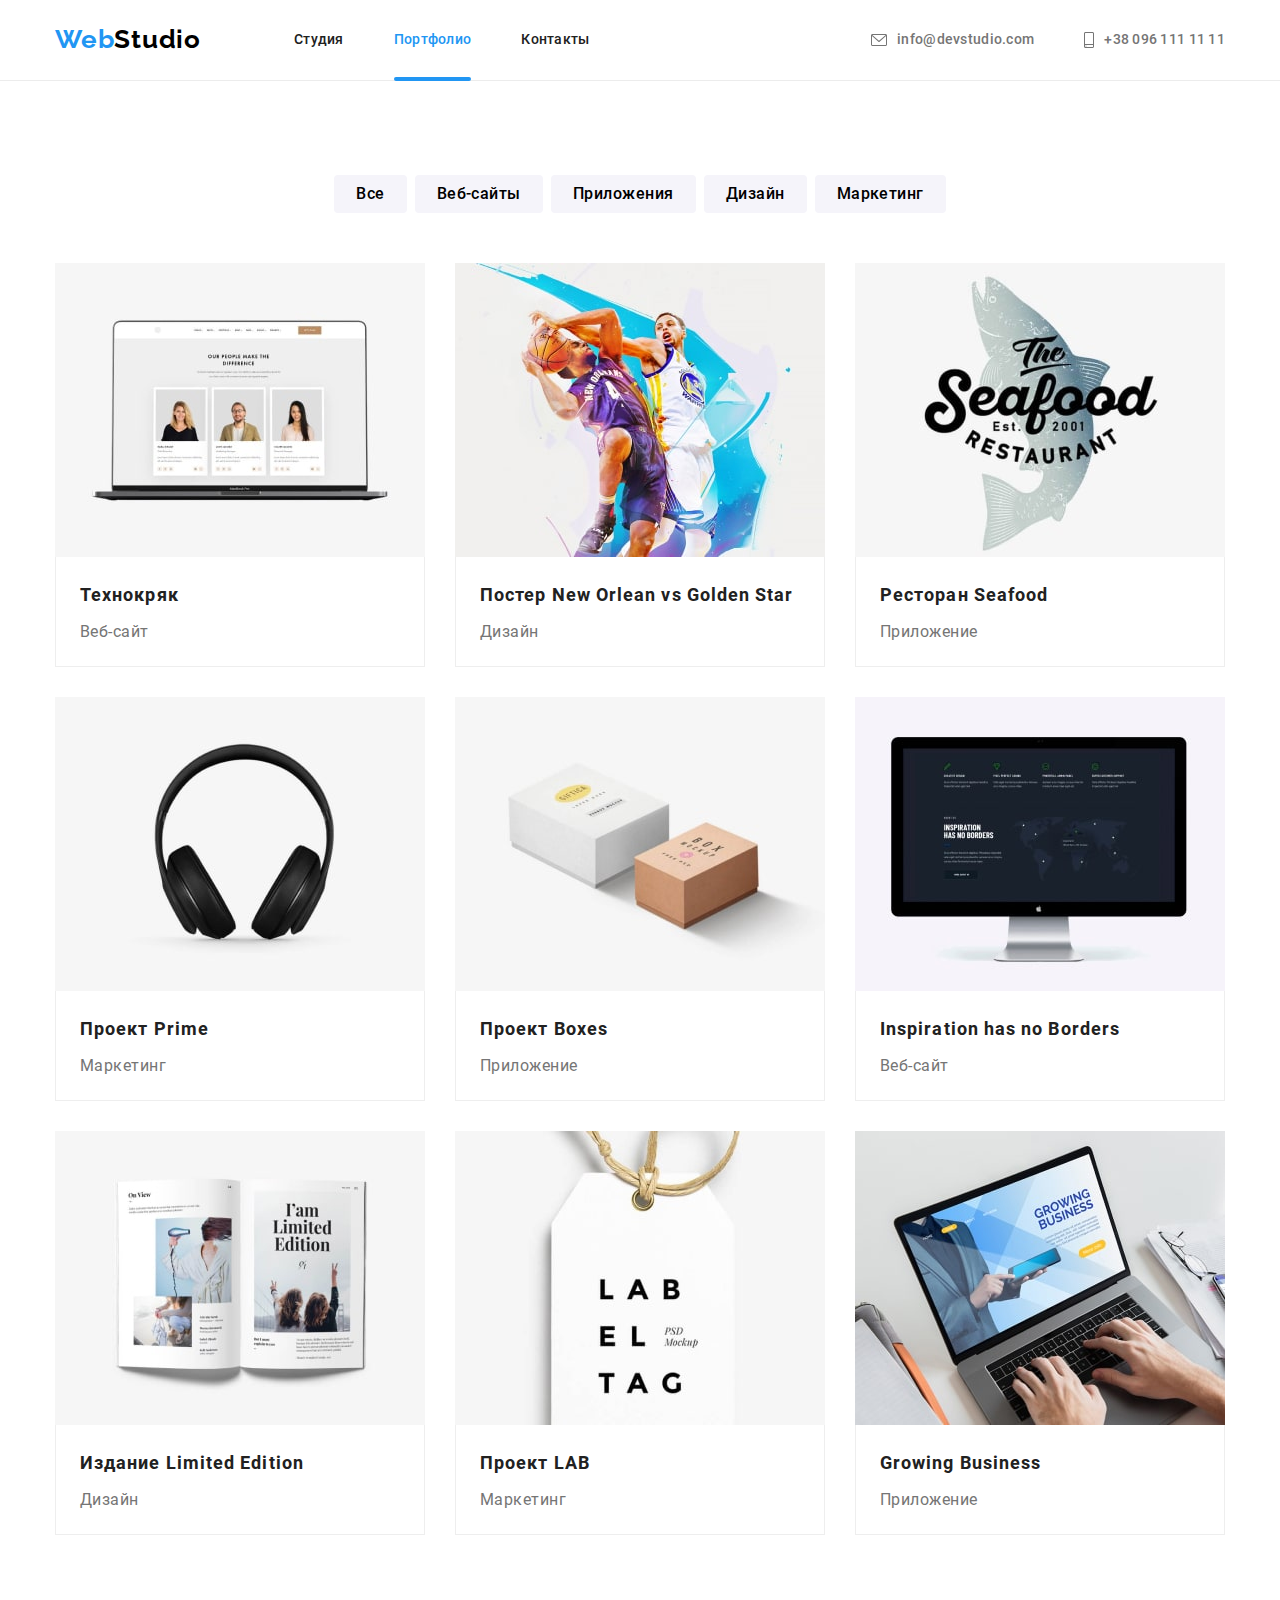
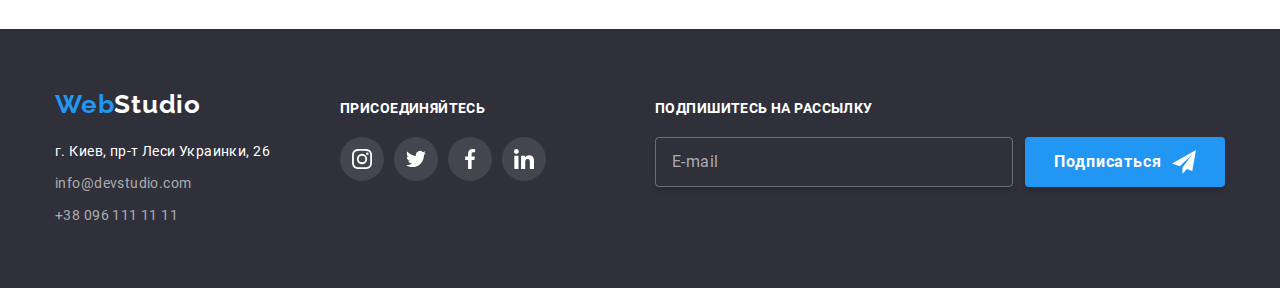
==== commit cd044ee7: "вносить правки" ====
--- a/portfolio.html
+++ b/portfolio.html
@@ -12,15 +12,16 @@
 </head>
 <body>
     <!--  Хедер  -->
+    
     <header>
         <div class="header-mobile container">
             <a href="./index.html" class="logo"><span class="logo__part--accent">Web</span><span
                     class="logo__part--black">Studio</span></a>
-    
+        
             <button type="button" class="open-button" data-menu-open>
                 <svg class="open-button__burger" width="24" height="16">
                     <use href="./images/icons.svg#icon-burger">
-    
+        
                     </use>
                 </svg>
             </button>
@@ -29,7 +30,7 @@
             <button type="button" class="close-button close-button--mobile" data-menu-close>
                 <svg class="close-button__cross" width="19" height="19">
                     <use href="./images/icons.svg#icon-button">
-    
+        
                     </use>
                 </svg>
             </button>
@@ -37,26 +38,27 @@
                 <nav>
                     <ul class="nav-list">
                         <li class="nav-list__item"><a href="./index.html" class="nav-list__link ">Студия</a></li>
-                        <li class="nav-list__item"><a href="./portfolio.html" class="nav-list__link nav-list__link--current">Портфолио</a></li>
+                        <li class="nav-list__item"><a href="./portfolio.html"
+                                class="nav-list__link nav-list__link--current">Портфолио</a></li>
                         <li class="nav-list__item"><a href="#contacts" class="nav-list__link">Контакты</a></li>
                     </ul>
                 </nav>
                 <ul class="media-list">
                     <li class="media-list__item media-list__item--tel">
                         <a href="tel:+380961111111" class="media-list__link">
-    
+        
                             +38 096 111 11 11
                         </a>
                     </li>
                     <li class="media-list__item media-list__item--mail">
                         <a href="mailto:info@devstudio.com" class="media-list__link">
-    
+        
                             info@devstudio.com
                         </a>
                     </li>
                 </ul>
             </div>
-    
+        
             <ul class="social-list social-list--mobile">
                 <li class="social-list__item--mobile">
                     <a href="" class="social-list__link--mobile">
@@ -80,44 +82,7 @@
                 </li>
             </ul>
         </div>
-        <!-- <div class="header container">
-            <a href="./index.html" class="logo"><span class="logo__part--accent">Web</span><span
-                    class="logo__part--black">Studio</span></a>
-            <nav>
-                <ul class="nav-list">
-                    <li class="nav-list__item"><a href="./index.html"
-                            class="nav-list__link nav-list__link">Студия</a></li>
-                    <li class="nav-list__item"><a href="./portfolio.html" class="nav-list__link--current">Портфолио</a></li>
-                    <li class="nav-list__item"><a href="#contacts" class="nav-list__link">Контакты</a></li>
-                </ul>
-            </nav>
-            <ul class="media-list">
-                <li class="media-list__item">
-                    <a href="mailto:info@devstudio.com" class="media-list__link">
-                        <svg class="media-list__icon" width="16" height="12">
-                            <use href="./images/icons.svg#icon-envelope">
-    
-                            </use>
-                        </svg>
-                        info@devstudio.com
-                    </a>
-                </li>
-                <li class="media-list__item">
-                    <a href="tel:+380961111111" class="media-list__link">
-                        <svg class="media-list__icon" width="10" height="16">
-                            <use href="./images/icons.svg#icon-smartphone">
-    
-                            </use>
-                        </svg>
-                        +38 096 111 11 11
-                    </a>
-                </li>
-            </ul>
-        </div> -->
-    </header> 
-
-    <header>
-    <div class="header container">
+        <div class="header container">
             <a href="./index.html" class="logo"><span class="logo__part--accent">Web</span><span
                     class="logo__part--black">Studio</span></a>
 
--- a/css/main.min.css
+++ b/css/main.min.css
@@ -1,2 +1,2 @@
-p,h1,h2,h3,h4,h5,h6,ul,button,.open-button{padding:0;margin:0}.social-list,.social-list__link,.subscribe-field__main-button,.close-button,.agreement,.open-button,.features-list__icon-bcg,.clients-list__item,.clients-list__link{display:flex;justify-content:center;align-items:center}@font-face{font-family:"Raleway";font-style:normal;font-weight:700;font-display:swap;src:url(../fonts/raleway-v19-latin-700.woff) format("woff"),url(../fonts/raleway-v19-latin-700.woff2) format("woff2")}@font-face{font-family:"Roboto";font-style:normal;font-weight:400;font-display:swap;src:url(../fonts/roboto-v27-latin_cyrillic-regular.woff) format("woff"),url(../fonts/roboto-v27-latin_cyrillic-regular.woff2) format("woff2")}@font-face{font-family:"Roboto";font-style:normal;font-weight:500;font-display:swap;src:url(../fonts/roboto-v27-latin_cyrillic-500.woff) format("woff"),url(../fonts/roboto-v27-latin_cyrillic-500.woff2) format("woff2")}@font-face{font-family:"Roboto";font-style:normal;font-weight:700;font-display:swap;src:url(../fonts/roboto-v27-latin_cyrillic-700.woff) format("woff"),url(../fonts/roboto-v27-latin_cyrillic-700.woff2) format("woff2")}@font-face{font-family:"Roboto";font-style:normal;font-weight:900;font-display:swap;src:url(../fonts/roboto-v27-latin_cyrillic-900.woff) format("woff"),url(../fonts/roboto-v27-latin_cyrillic-900.woff2) format("woff2")}body{font-family:"Roboto",sans-serif;font-style:normal;color:#212121}p{color:#757575}a{text-decoration:none;color:inherit}button{font-family:inherit}img{display:block;max-width:100%;height:auto}ul{list-style:none}button:focus,a:focus,input:focus{outline:none}.container{margin-left:auto;margin-right:auto;padding-left:15px;padding-right:15px;width:100%}@media screen and (min-width: 480px){.container{max-width:480px}}@media screen and (min-width: 768px){.container{max-width:768px}}@media screen and (min-width: 1200px){.container{max-width:1200px}}.container__section-title{text-align:center;margin-bottom:50px;font-size:28px;line-height:1.18;letter-spacing:.03em}@media screen and (min-width: 1200px){.container__section-title{font-size:36px;line-height:1.167;letter-spacing:.03em}}.logo{display:block;font-family:"Raleway",sans-serif;font-weight:700;font-size:24px;line-height:1.167;letter-spacing:.03em}@media screen and (min-width: 1200px){.logo{font-size:26px;line-height:1.192;letter-spacing:.03em}}.logo__part--accent{color:#2196f3}.logo__part--black{color:#000}.logo__part--white{color:#fff}.logo:focus{box-shadow:0 0 0 0.1em #2196f3}.mobile-nav{position:absolute;top:0;left:0;background-color:#fff;width:100vw;height:100vh;padding:48px 40px;z-index:10}.mobile-nav__wrapper{display:flex;flex-direction:column;justify-content:space-between;height:100%}@media screen and (max-width: 767px){.nav-list{margin-bottom:-32px}.nav-list__link{display:block;margin-bottom:32px;font-weight:500;font-size:40px;line-height:1.175;letter-spacing:.02em;transition:color 250ms cubic-bezier(0.4, 0, 0.2, 1)}.nav-list__link:hover,.nav-list__link:focus,.nav-list__link--current{color:#2196f3}}@media screen and (min-width: 768px){.nav-list{display:flex;margin-left:93px}.nav-list__item{position:relative}.nav-list__item:not(:last-child){margin-right:50px}.nav-list__link{display:block;padding-top:32px;padding-bottom:32px;font-weight:500;font-size:14px;line-height:1.14;letter-spacing:.02em;transition:color 250ms cubic-bezier(0.4, 0, 0.2, 1)}.nav-list__link:hover,.nav-list__link:focus,.nav-list__link--current{color:#2196f3}.nav-list__link--current::after{content:"";position:absolute;bottom:0;margin-bottom:-1px;display:block;width:100%;height:4px;border-radius:2px;background-color:#2196f3}}@media screen and (max-width: 767px){.media-list{margin-top:auto}.media-list__item--tel{margin-bottom:32px;font-weight:500;font-size:34px;line-height:1.176;letter-spacing:.02em;color:#2196f3}.media-list__item--mail{margin-bottom:64px;font-size:24px;line-height:1.167;letter-spacing:.02em;color:#757575}}@media screen and (min-width: 768px){.media-list{display:flex;flex-direction:column;margin-left:auto}.media-list__link{font-weight:500;font-size:12px;line-height:1.167;letter-spacing:.02em;color:#757575;transition:color 250ms cubic-bezier(0.4, 0, 0.2, 1)}.media-list__link:hover,.media-list__link:focus{color:#2196f3}}@media screen and (min-width: 1200px){.media-list{flex-direction:row;margin-left:auto}.media-list__item:not(:last-child){margin-right:50px}.media-list__icon{margin-right:10px;fill:currentColor}.media-list__link{display:flex;align-items:center;justify-content:center;font-weight:500;font-size:14px;line-height:1.14;letter-spacing:.02em;color:#757575;transition:color 250ms cubic-bezier(0.4, 0, 0.2, 1)}.media-list__link:hover,.media-list__link:focus{color:#2196f3}}.main-button{width:200px;padding:10px;border:none;border-radius:4px;color:#fff;background-color:#2196f3;font-weight:700;font-size:16px;line-height:1.875;letter-spacing:.06em;cursor:pointer}.main-button:focus{box-shadow:0 0 0 0.1em #2196f3}.social-list--mobile{justify-content:start;margin-right:-20px;margin-left:-10px}.social-list__item:not(:last-child){margin-right:10px}.social-list__item--mobile:not(:last-child){border-right:1px solid rgba(33,33,33,0.2)}.social-list__link{width:44px;height:44px;border-radius:50%;border:none}.social-list__link--team{background-color:#fff;color:#afb1b8;transition:background-color 250ms cubic-bezier(0.4, 0, 0.2, 1),color 250ms cubic-bezier(0.4, 0, 0.2, 1)}.social-list__link--footer{background-color:rgba(255,255,255,0.1);color:#fff;transition:background-color 250ms cubic-bezier(0.4, 0, 0.2, 1)}.social-list__link--team:hover,.social-list__link--team:focus,.social-list__link--footer:hover,.social-list__link--footer:focus{background:#2196f3;color:#fff}.social-list__link--mobile{margin-left:10px;padding-right:10px;font-size:18px;line-height:1.22;letter-spacing:.02em;color:#2196f3}.social-list__icon{fill:currentColor}.main-contacts{margin-left:auto;margin-right:auto;margin-bottom:60px}@media screen and (min-width: 1200px){.main-contacts{margin-right:70px;margin-left:0;margin-bottom:0}}.main-contacts>.logo{margin-bottom:20px}.contact-list{font-size:14px;line-height:1.714;letter-spacing:.03em}.contact-list__item:not(:last-child){margin-bottom:8px}.address-link{color:#fff;font-style:normal}.contact-link{color:rgba(255,255,255,0.6)}.contact-link:hover,.contact-link:focus{color:#2196f3}.social-networks-contacts{width:206px;margin-left:auto;margin-right:auto;margin-bottom:60px}@media screen and (min-width: 1200px){.social-networks-contacts{margin-right:auto;margin-left:0;margin-bottom:0}}.call{margin-bottom:20px;font-weight:700;font-size:14px;line-height:1.14;letter-spacing:.03em;text-transform:uppercase;color:#fff}.subscribe-form{margin-left:auto;margin-right:auto}@media screen and (min-width: 1200px){.subscribe-form{width:570px;margin-left:0;margin-right:0}}.subscribe-form__call{margin-bottom:20px}@media screen and (min-width: 768px){.subscribe-field{display:flex;flex-direction:column}}@media screen and (min-width: 1200px){.subscribe-field{display:flex;flex-direction:row}}.subscribe-field__form-input{padding:15px 16px;width:100%;margin-bottom:20px;border:1px solid rgba(255,255,255,0.3);border-radius:4px;background-color:transparent;box-shadow:0px 4px 4px 0px rgba(0,0,0,0.15);color:#fff}@media screen and (min-width: 768px){.subscribe-field__form-input{width:450px;margin-right:12px}}@media screen and (min-width: 1200px){.subscribe-field__form-input{width:358px;margin-bottom:0}}.subscribe-field__form-input::placeholder{font-size:16px;line-height:1.25;letter-spacing:.03em;color:rgba(255,255,255,0.6)}.subscribe-field__main-button{margin-left:auto;margin-right:auto;box-shadow:0px 4px 4px 0px rgba(0,0,0,0.15)}.main-button__subscribe-icon{margin-left:10px}.close-button{position:absolute;top:8px;right:8px;width:30px;height:30px;border-radius:50%;border:1px solid rgba(0,0,0,0.1);background-color:#fff;color:#000;transition:color 250ms cubic-bezier(0.4, 0, 0.2, 1)}.close-button:focus,.close-button:hover{cursor:pointer;color:#2196f3}.close-button:focus{box-shadow:0 0 0 0.1em #2196f3}.close-button--mobile{top:21px;right:25px;width:40px;height:40px;border:none;color:#212121}.close-button--mobile:focus{box-shadow:none}.close-button__cross{fill:currentColor}.agreement{margin-bottom:30px}.agreement__icon{width:16px;height:15px;margin-right:7px;cursor:pointer}.agreement__text,.agreement__link{display:inline-block;color:#757575}@media screen and (max-width: 1199px){.agreement__text,.agreement__link{font-size:12px;line-height:1.167;letter-spacing:.03em}}@media screen and (min-width: 1200px){.agreement__text,.agreement__link{font-size:14px;line-height:1.71;letter-spacing:.03em}}.agreement__link{color:#2196f3;text-decoration-line:underline}.agreement__checkbox{position:absolute;width:1px;height:1px;margin:-1px;border:0;padding:0;clip:rect(0 0 0 0);overflow:hidden}.agreement__checkbox:checked+.agreement__icon{background-image:url("../images/check.svg");fill:transparent}.agreement__checkbox:focus-within+.agreement__icon{box-shadow:0 0 0 1px #2196f3}.open-button{border:none;width:40px;height:40px;margin:10px 0;background-color:#fff;color:#000;transition:color 250ms cubic-bezier(0.4, 0, 0.2, 1)}.open-button:focus,.open-button:hover{cursor:pointer;color:#2196f3}.open-button__burger{fill:currentColor}header{position:relative;border-bottom:1px solid #ececec;background-color:#fff}.header-mobile{display:flex;justify-content:space-between;align-items:center}@media screen and (min-width: 768px){.header-mobile{display:none}}.header{display:flex;align-items:center}@media screen and (max-width: 767px){.header{display:none}}.hero{max-width:100%;height:auto;margin-left:auto;margin-right:auto;padding-top:118px;padding-bottom:118px;text-align:center}@media screen and (max-width: 767px){.hero{background-image:linear-gradient(to right, rgba(47,48,58,0.4), rgba(47,48,58,0.4)),url(../images/bcg/bcg-img-mobile-1x.jpg);background-size:cover;background-position:center}}@media screen and (max-width: 767px) and (min-device-pixel-ratio: 2), screen and (max-width: 767px) and (min-resolution: 192dpi), screen and (max-width: 767px) and (min-resolution: 2dppx){.hero{background-image:url(../images/bcg/bcg-img-mobile-2x.jpg)}}@media screen and (min-width: 768px){.hero{background-image:linear-gradient(to right, rgba(47,48,58,0.4), rgba(47,48,58,0.4)),url(../images/bcg/bcg-img-tabl-1x.jpg);background-size:cover;background-position:center}}@media screen and (min-width: 768px) and (min-device-pixel-ratio: 2), screen and (min-width: 768px) and (min-resolution: 192dpi), screen and (min-width: 768px) and (min-resolution: 2dppx){.hero{background-image:url(../images/bcg/bcg-img-tabl-2x.jpg)}}@media screen and (min-width: 1200px){.hero{padding-top:200px;padding-bottom:200px;background-image:linear-gradient(to right, rgba(47,48,58,0.4), rgba(47,48,58,0.4)),url(../images/bcg/bcg-img-desk-1x.jpg);background-size:cover;background-position:center}}@media screen and (min-width: 1200px) and (min-device-pixel-ratio: 2), screen and (min-width: 1200px) and (min-resolution: 192dpi), screen and (min-width: 1200px) and (min-resolution: 2dppx){.hero{background-image:url(../images/bcg/bcg-img-desk-2x.jpg)}}.hero-container__title{margin-bottom:30px;font-weight:900;text-transform:uppercase;color:#fff}@media screen and (max-width: 1199px){.hero-container__title{font-size:26px;line-height:1.615;letter-spacing:.06em}}@media screen and (min-width: 1200px){.hero-container__title{font-size:44px;line-height:1.364;letter-spacing:.06em}}.features{padding-top:60px;padding-bottom:60px}@media screen and (min-width: 1200px){.features{padding-top:94px;padding-bottom:94px}}.features-list{margin-bottom:-30px}@media screen and (min-width: 768px){.features-list{display:flex;flex-wrap:wrap;margin-right:-30px}}.features-list__item{width:100%;margin-bottom:30px}@media screen and (min-width: 768px){.features-list__item{flex-basis:calc((100% - 60px) / 2);margin-right:30px}}@media screen and (min-width: 1200px){.features-list__item{flex-basis:calc((100% - 120px) / 4)}}.features-list__icon-bcg{width:100%;height:120px;margin-bottom:30px;background-color:#f5f4fa;border-radius:4px}.features-list__title{margin-bottom:10px;text-align:center;font-size:14px;line-height:1.14;letter-spacing:.03em;text-transform:uppercase}@media screen and (min-width: 768px){.features-list__title{text-align:left}}.features-list__text{font-size:14px;line-height:1.71;letter-spacing:.03em}.about{padding-bottom:94px}@media screen and (max-width: 1199px){.about{display:none}}.about-list{display:flex}.about-list__item:not(:last-child){margin-right:30px}.about-list__item{position:relative}.about-list__overlay{position:absolute;bottom:0;width:100%;background-color:rgba(47,48,58,0.8)}.about-list__title{padding-top:27px;padding-bottom:27px;font-size:14px;line-height:1.14;letter-spacing:.03em;text-align:center;text-transform:uppercase;color:#fff}.team{padding-top:60px;padding-bottom:60px;margin-left:auto;margin-right:auto;background-color:#f5f4fa}@media screen and (min-width: 1200px){.team{padding-top:94px;padding-bottom:94px}}.team-list{margin-bottom:-30px}@media screen and (min-width: 768px){.team-list{display:flex;flex-wrap:wrap;margin-right:-30px}}.team-list__item{width:100%;padding-bottom:24px;margin-bottom:30px;background-color:#fff;box-shadow:0px 1px 3px rgba(0,0,0,0.12),0px 1px 1px rgba(0,0,0,0.14),0px 2px 1px rgba(0,0,0,0.2);border-radius:0px 0px 4px 4px}@media screen and (min-width: 768px){.team-list__item{flex-basis:calc((100% - 60px) / 2);margin-right:30px}}@media screen and (min-width: 1200px){.team-list__item{flex-basis:calc((100% - 120px) / 4)}}.team-list__image{margin-bottom:30px}.team-list__name{font-size:16px;line-height:1.188;letter-spacing:.03em;margin-bottom:10px;font-weight:500;text-align:center}.team-list__position{font-size:16px;line-height:1.188;letter-spacing:.03em;margin-bottom:16px;text-align:center}.clients{padding-top:60px;padding-bottom:60px}@media screen and (min-width: 1200px){.clients{padding-top:94px;padding-bottom:94px}}.clients-list{display:flex}@media screen and (max-width: 1199px){.clients-list{flex-wrap:wrap;margin-right:-30px;margin-bottom:-30px}}@media screen and (min-width: 1200px){.clients-list{margin-right:-30px}}.clients-list__item{width:170px;height:92px}@media screen and (max-width: 767px){.clients-list__item{flex-basis:calc((100% - 60px) / 2);margin-right:30px;margin-bottom:30px}}@media screen and (min-width: 768px){.clients-list__item{flex-basis:calc((100% - 90px) / 3);margin-right:30px;margin-bottom:30px}}@media screen and (min-width: 1200px){.clients-list__item{margin-right:30px;margin-bottom:0}}.clients-list__icon{fill:currentColor}.clients-list__link{border:1px solid #afb1b8;border-radius:4px;width:100%;height:100%;color:#afb1b8;transition:border 250ms cubic-bezier(0.4, 0, 0.2, 1),color 250ms cubic-bezier(0.4, 0, 0.2, 1)}.clients-list__link:hover,.clients-list__link:focus{outline:none;border:1px solid #2196f3;color:#2196f3}.portfolio-container{padding-top:60px;padding-bottom:60px;background-color:#fff}@media screen and (min-width: 1200px){.portfolio-container{padding-top:94px;padding-bottom:94px}}.filter-list{display:flex;flex-wrap:wrap;margin-right:-8px;margin-bottom:-15px}@media screen and (min-width: 768px){.filter-list{justify-content:center}}.filter-list__item{margin-right:8px;margin-bottom:15px}.filter-list__button{font-weight:500;font-size:16px;line-height:1.625;letter-spacing:.03em;background-color:#f5f4fa;padding:6px 22px;border:none;border-radius:4px;text-align:center;transition:background-color 250ms cubic-bezier(0.4, 0, 0.2, 1),box-shadow 250ms cubic-bezier(0.4, 0, 0.2, 1),color 250ms cubic-bezier(0.4, 0, 0.2, 1)}.filter-list__button:hover,.filter-list__button:focus{color:#fff;background-color:#2196f3;cursor:pointer;box-shadow:0px 3px 1px rgba(0,0,0,0.1),0px 1px 2px rgba(0,0,0,0.08),0px 2px 2px rgba(0,0,0,0.12)}.project-list{margin-top:40px;margin-bottom:-30px}@media screen and (min-width: 768px){.project-list{margin-top:30px;display:flex;flex-wrap:wrap;margin-right:-30px}}@media screen and (min-width: 1200px){.project-list{margin-top:50px}}.project-list__thumb{position:relative;overflow:hidden}.project-list__name{margin-bottom:4px;font-size:18px;line-height:2;letter-spacing:.06em}.project-list__type{font-size:16px;line-height:1.875;letter-spacing:.03em}.project-list__description{padding:20px 24px 19px 24px;border-left:1px solid #eee;border-right:1px solid #eee;border-bottom:1px solid #eee}@media screen and (min-width: 768px){.project-list__description{flex-grow:1}}.project-list__item{margin-bottom:30px}@media screen and (min-width: 768px){.project-list__item{flex-basis:calc((100% - 60px) / 2);margin-right:30px}}@media screen and (min-width: 1200px){.project-list__item{flex-basis:calc((100% - 90px) / 3);margin-right:30px}}.project-list__link{display:block}@media screen and (min-width: 768px){.project-list__link{display:flex;flex-direction:column;height:100%}}.project-list__link:hover,.project-list__link:focus{box-shadow:0px 4px 4px 0px rgba(0,0,0,0.25);cursor:pointer}.project-list__link:hover .overlay,.project-list__link:focus .overlay{transform:translateY(0)}.overlay{position:absolute;top:0;left:0;width:100%;height:100%;overflow:auto;background-color:rgba(33,150,243,0.9);transform:translateY(100%);transition:transform 250ms cubic-bezier(0.4, 0, 0.2, 1)}.overlay__text{margin:0;padding:63px 24px;font-size:18px;line-height:1.56;letter-spacing:.03em;color:#fff}footer{background-color:#2f303a}.footer{padding-top:60px;padding-bottom:60px;text-align:center}@media screen and (min-width: 768px){.footer{display:flex;flex-wrap:wrap;align-items:baseline;justify-content:space-between}}@media screen and (min-width: 1200px){.footer{display:flex;align-items:baseline;justify-content:space-between;text-align:unset}}.backdrop{position:fixed;top:0;left:0;width:100vw;height:100vh;background-color:rgba(0,0,0,0.2);visibility:visible;opacity:1;transition:opacity 250ms cubic-bezier(0.4, 0, 0.2, 1)}.is-hidden{visibility:hidden;opacity:0;pointer-events:none;transition:opacity 250ms cubic-bezier(0.4, 0, 0.2, 1)}.backdrop.is-hidden .modal{transform:translate(-50%, -50%) scale(0)}.modal{position:absolute;top:50%;left:50%;transform:translate(-50%, -50%) scale(1);transition:transform 250ms cubic-bezier(0.4, 0, 0.2, 1);padding:40px;background-color:#fff}@media screen and (max-width: 1199px){.modal{max-width:450px;width:90vw;max-height:609px;height:90vh}}@media screen and (min-width: 1200px){.modal{width:528px;height:581px}}.modal__title{display:block;margin-bottom:12px;text-align:center;font-size:20px;line-height:1.15;letter-spacing:.03em}.main-button--modal{display:block;margin-left:auto;margin-right:auto}.modal-form__field{position:relative;display:flex;flex-direction:column;margin-bottom:10px}@media screen and (max-width: 1199px){.modal-form__field{max-width:370px}}@media screen and (min-width: 1200px){.modal-form__field{width:448px}}.modal-form__field--comment{margin-bottom:20px}.modal-form__field:hover>.modal-form__icon,.modal-form__field:focus-within>.modal-form__icon{fill:#2196f3;cursor:pointer}.modal-form__field:hover>.modal-form__input,.modal-form__field:focus-within>.modal-form__input{cursor:pointer;outline:none;border:1px solid #2196f3}.modal-form__label{margin-bottom:4px;font-size:12px;line-height:1.17;letter-spacing:0.01em;color:#757575}.modal-form__input{padding:11px 42px;border:1px solid rgba(33,33,33,0.2);border-radius:4px}.modal-form__icon{position:absolute;top:30px;left:12px;fill:#212121}.modal-form__input--comment{display:block;resize:none;height:120px;padding:12px 16px}.modal-form__input--comment::placeholder{font-size:12px;line-height:1.17;letter-spacing:0.01em;color:rgba(117,117,117,0.5)}
+p,h1,h2,h3,h4,h5,h6,ul,button,.open-button{padding:0;margin:0}.social-list,.social-list__link,.subscribe-field__main-button,.close-button,.agreement,.open-button,.features-list__icon-bcg,.clients-list__item,.clients-list__link{display:flex;justify-content:center;align-items:center}@font-face{font-family:"Raleway";font-style:normal;font-weight:700;font-display:swap;src:url(../fonts/raleway-v19-latin-700.woff) format("woff"),url(../fonts/raleway-v19-latin-700.woff2) format("woff2")}@font-face{font-family:"Roboto";font-style:normal;font-weight:400;font-display:swap;src:url(../fonts/roboto-v27-latin_cyrillic-regular.woff) format("woff"),url(../fonts/roboto-v27-latin_cyrillic-regular.woff2) format("woff2")}@font-face{font-family:"Roboto";font-style:normal;font-weight:500;font-display:swap;src:url(../fonts/roboto-v27-latin_cyrillic-500.woff) format("woff"),url(../fonts/roboto-v27-latin_cyrillic-500.woff2) format("woff2")}@font-face{font-family:"Roboto";font-style:normal;font-weight:700;font-display:swap;src:url(../fonts/roboto-v27-latin_cyrillic-700.woff) format("woff"),url(../fonts/roboto-v27-latin_cyrillic-700.woff2) format("woff2")}@font-face{font-family:"Roboto";font-style:normal;font-weight:900;font-display:swap;src:url(../fonts/roboto-v27-latin_cyrillic-900.woff) format("woff"),url(../fonts/roboto-v27-latin_cyrillic-900.woff2) format("woff2")}body{font-family:"Roboto",sans-serif;font-style:normal;color:#212121}p{color:#757575}a{text-decoration:none;color:inherit}button{font-family:inherit}img{display:block;max-width:100%;height:auto}ul{list-style:none}button:focus,a:focus,input:focus{outline:none}.container{margin-left:auto;margin-right:auto;padding-left:15px;padding-right:15px;width:100%}@media screen and (min-width: 480px){.container{max-width:480px}}@media screen and (min-width: 768px){.container{max-width:768px}}@media screen and (min-width: 1200px){.container{max-width:1200px}}.container__section-title{text-align:center;margin-bottom:50px;font-size:28px;line-height:1.18;letter-spacing:.03em}@media screen and (min-width: 1200px){.container__section-title{font-size:36px;line-height:1.167;letter-spacing:.03em}}.logo{display:block;font-family:"Raleway",sans-serif;font-weight:700;font-size:24px;line-height:1.167;letter-spacing:.03em}@media screen and (min-width: 1200px){.logo{font-size:26px;line-height:1.192;letter-spacing:.03em}}.logo__part--accent{color:#2196f3}.logo__part--black{color:#000}.logo__part--white{color:#fff}.logo:focus{box-shadow:0 0 0 0.1em #2196f3}.mobile-nav{position:absolute;top:0;left:0;background-color:#fff;width:100vw;height:100vh;padding:48px 40px;z-index:10}.mobile-nav__wrapper{display:flex;flex-direction:column;justify-content:space-between;height:100%}@media screen and (max-width: 767px){.nav-list{margin-bottom:-32px}.nav-list__link{display:block;margin-bottom:32px;font-weight:500;font-size:40px;line-height:1.175;letter-spacing:.02em;transition:color 250ms cubic-bezier(0.4, 0, 0.2, 1)}.nav-list__link:hover,.nav-list__link:focus,.nav-list__link--current{color:#2196f3}}@media screen and (min-width: 768px){.nav-list{display:flex;margin-left:93px}.nav-list__item{position:relative}.nav-list__item:not(:last-child){margin-right:50px}.nav-list__link{display:block;padding-top:32px;padding-bottom:32px;font-weight:500;font-size:14px;line-height:1.14;letter-spacing:.02em;transition:color 250ms cubic-bezier(0.4, 0, 0.2, 1)}.nav-list__link:hover,.nav-list__link:focus,.nav-list__link--current{color:#2196f3}.nav-list__link--current::after{content:"";position:absolute;bottom:0;margin-bottom:-1px;display:block;width:100%;height:4px;border-radius:2px;background-color:#2196f3}}@media screen and (max-width: 767px){.media-list{margin-top:auto}.media-list__item--tel{margin-bottom:32px;font-weight:500;font-size:34px;line-height:1.176;letter-spacing:.02em;color:#2196f3}.media-list__item--mail{margin-bottom:64px;font-size:24px;line-height:1.167;letter-spacing:.02em;color:#757575}}@media screen and (min-width: 768px){.media-list{display:flex;flex-direction:column;margin-left:auto;margin-bottom:-10px}.media-list__item{margin-bottom:10px}.media-list__icon{margin-right:10px;fill:currentColor}.media-list__link{display:flex;align-items:center;font-weight:500;font-size:12px;line-height:1.167;letter-spacing:.02em;color:#757575;transition:color 250ms cubic-bezier(0.4, 0, 0.2, 1)}.media-list__link:hover,.media-list__link:focus{color:#2196f3}}@media screen and (min-width: 1200px){.media-list{flex-direction:row;margin-left:auto}.media-list__item:not(:last-child){margin-right:50px}.media-list__icon{margin-right:10px;fill:currentColor}.media-list__link{display:flex;align-items:center;justify-content:center;font-weight:500;font-size:14px;line-height:1.14;letter-spacing:.02em;color:#757575;transition:color 250ms cubic-bezier(0.4, 0, 0.2, 1)}.media-list__link:hover,.media-list__link:focus{color:#2196f3}}.main-button{width:200px;padding:10px;border:none;border-radius:4px;color:#fff;background-color:#2196f3;font-weight:700;font-size:16px;line-height:1.875;letter-spacing:.06em;cursor:pointer}.main-button:focus{box-shadow:0 0 0 0.1em #2196f3}.social-list--mobile{justify-content:start;margin-right:-20px;margin-left:-10px}.social-list__item:not(:last-child){margin-right:10px}.social-list__item--mobile:not(:last-child){border-right:1px solid rgba(33,33,33,0.2)}.social-list__link{width:44px;height:44px;border-radius:50%;border:none}.social-list__link--team{background-color:#fff;color:#afb1b8;transition:background-color 250ms cubic-bezier(0.4, 0, 0.2, 1),color 250ms cubic-bezier(0.4, 0, 0.2, 1)}.social-list__link--footer{background-color:rgba(255,255,255,0.1);color:#fff;transition:background-color 250ms cubic-bezier(0.4, 0, 0.2, 1)}.social-list__link--team:hover,.social-list__link--team:focus,.social-list__link--footer:hover,.social-list__link--footer:focus{background:#2196f3;color:#fff}.social-list__link--mobile{margin-left:10px;padding-right:10px;font-size:18px;line-height:1.22;letter-spacing:.02em;color:#2196f3}.social-list__icon{fill:currentColor}.main-contacts{margin-left:auto;margin-right:auto;margin-bottom:60px}@media screen and (min-width: 1200px){.main-contacts{margin-right:70px;margin-left:0;margin-bottom:0}}.main-contacts>.logo{margin-bottom:20px}.contact-list{font-size:14px;line-height:1.714;letter-spacing:.03em}.contact-list__item:not(:last-child){margin-bottom:8px}.address-link{color:#fff;font-style:normal}.contact-link{color:rgba(255,255,255,0.6)}.contact-link:hover,.contact-link:focus{color:#2196f3}.social-networks-contacts{width:206px;margin-left:auto;margin-right:auto;margin-bottom:60px}@media screen and (min-width: 1200px){.social-networks-contacts{margin-right:auto;margin-left:0;margin-bottom:0}}.call{margin-bottom:20px;font-weight:700;font-size:14px;line-height:1.14;letter-spacing:.03em;text-transform:uppercase;color:#fff}.subscribe-form{margin-left:auto;margin-right:auto}@media screen and (min-width: 1200px){.subscribe-form{width:570px;margin-left:0;margin-right:0}}.subscribe-form__call{margin-bottom:20px}@media screen and (min-width: 768px){.subscribe-field{display:flex;flex-direction:column}}@media screen and (min-width: 1200px){.subscribe-field{display:flex;flex-direction:row}}.subscribe-field__form-input{padding:15px 16px;width:100%;margin-bottom:20px;border:1px solid rgba(255,255,255,0.3);border-radius:4px;background-color:transparent;box-shadow:0px 4px 4px 0px rgba(0,0,0,0.15);color:#fff}@media screen and (min-width: 768px){.subscribe-field__form-input{width:450px;margin-right:12px}}@media screen and (min-width: 1200px){.subscribe-field__form-input{width:358px;margin-bottom:0}}.subscribe-field__form-input::placeholder{font-size:16px;line-height:1.25;letter-spacing:.03em;color:rgba(255,255,255,0.6)}.subscribe-field__main-button{margin-left:auto;margin-right:auto;box-shadow:0px 4px 4px 0px rgba(0,0,0,0.15)}.main-button__subscribe-icon{margin-left:10px}.close-button{position:absolute;top:8px;right:8px;width:30px;height:30px;border-radius:50%;border:1px solid rgba(0,0,0,0.1);background-color:#fff;color:#000;transition:color 250ms cubic-bezier(0.4, 0, 0.2, 1)}.close-button:focus,.close-button:hover{cursor:pointer;color:#2196f3}.close-button:focus{box-shadow:0 0 0 0.1em #2196f3}.close-button--mobile{top:21px;right:25px;width:40px;height:40px;border:none;color:#212121}.close-button--mobile:focus{box-shadow:none}.close-button__cross{fill:currentColor}.agreement{margin-bottom:30px}.agreement__icon{width:16px;height:15px;margin-right:7px;cursor:pointer}.agreement__text,.agreement__link{display:inline-block;color:#757575}@media screen and (max-width: 1199px){.agreement__text,.agreement__link{font-size:12px;line-height:1.167;letter-spacing:.03em}}@media screen and (min-width: 1200px){.agreement__text,.agreement__link{font-size:14px;line-height:1.71;letter-spacing:.03em}}.agreement__link{color:#2196f3;text-decoration-line:underline}.agreement__checkbox{position:absolute;width:1px;height:1px;margin:-1px;border:0;padding:0;clip:rect(0 0 0 0);overflow:hidden}.agreement__checkbox:checked+.agreement__icon{background-image:url("../images/check.svg");fill:transparent}.agreement__checkbox:focus-within+.agreement__icon{box-shadow:0 0 0 1px #2196f3}.open-button{border:none;width:40px;height:40px;margin:10px 0;background-color:#fff;color:#000;transition:color 250ms cubic-bezier(0.4, 0, 0.2, 1)}.open-button:focus,.open-button:hover{cursor:pointer;color:#2196f3}.open-button__burger{fill:currentColor}header{position:relative;border-bottom:1px solid #ececec;background-color:#fff}.header-mobile{display:flex;justify-content:space-between;align-items:center}@media screen and (min-width: 768px){.header-mobile{display:none}}.header{display:flex;align-items:center}@media screen and (max-width: 767px){.header{display:none}}.hero{max-width:100%;height:auto;margin-left:auto;margin-right:auto;padding-top:118px;padding-bottom:118px;text-align:center}@media screen and (max-width: 767px){.hero{background-image:linear-gradient(to right, rgba(47,48,58,0.4), rgba(47,48,58,0.4)),url(../images/bcg/bcg-img-mobile-1x.jpg);background-size:cover;background-position:center}}@media screen and (max-width: 767px) and (min-device-pixel-ratio: 2), screen and (max-width: 767px) and (min-resolution: 192dpi), screen and (max-width: 767px) and (min-resolution: 2dppx){.hero{background-image:url(../images/bcg/bcg-img-mobile-2x.jpg)}}@media screen and (min-width: 768px){.hero{background-image:linear-gradient(to right, rgba(47,48,58,0.4), rgba(47,48,58,0.4)),url(../images/bcg/bcg-img-tabl-1x.jpg);background-size:cover;background-position:center}}@media screen and (min-width: 768px) and (min-device-pixel-ratio: 2), screen and (min-width: 768px) and (min-resolution: 192dpi), screen and (min-width: 768px) and (min-resolution: 2dppx){.hero{background-image:url(../images/bcg/bcg-img-tabl-2x.jpg)}}@media screen and (min-width: 1200px){.hero{padding-top:200px;padding-bottom:200px;background-image:linear-gradient(to right, rgba(47,48,58,0.4), rgba(47,48,58,0.4)),url(../images/bcg/bcg-img-desk-1x.jpg);background-size:cover;background-position:center}}@media screen and (min-width: 1200px) and (min-device-pixel-ratio: 2), screen and (min-width: 1200px) and (min-resolution: 192dpi), screen and (min-width: 1200px) and (min-resolution: 2dppx){.hero{background-image:url(../images/bcg/bcg-img-desk-2x.jpg)}}.hero-container__title{margin-bottom:30px;font-weight:900;text-transform:uppercase;color:#fff}@media screen and (max-width: 1199px){.hero-container__title{font-size:26px;line-height:1.615;letter-spacing:.06em}}@media screen and (min-width: 1200px){.hero-container__title{font-size:44px;line-height:1.364;letter-spacing:.06em}}.features{padding-top:60px;padding-bottom:60px}@media screen and (min-width: 1200px){.features{padding-top:94px;padding-bottom:94px}}.features-list{margin-bottom:-30px}@media screen and (min-width: 768px){.features-list{display:flex;flex-wrap:wrap;margin-right:-30px}}.features-list__item{width:100%;margin-bottom:30px}@media screen and (min-width: 768px){.features-list__item{flex-basis:calc((100% - 60px) / 2);margin-right:30px}}@media screen and (min-width: 1200px){.features-list__item{flex-basis:calc((100% - 120px) / 4)}}.features-list__icon-bcg{width:100%;height:120px;margin-bottom:30px;background-color:#f5f4fa;border-radius:4px}.features-list__title{margin-bottom:10px;text-align:center;font-size:14px;line-height:1.14;letter-spacing:.03em;text-transform:uppercase}@media screen and (min-width: 768px){.features-list__title{text-align:left}}.features-list__text{font-size:14px;line-height:1.71;letter-spacing:.03em}.about{padding-bottom:94px}@media screen and (max-width: 1199px){.about{display:none}}.about-list{display:flex}.about-list__item:not(:last-child){margin-right:30px}.about-list__item{position:relative}.about-list__overlay{position:absolute;bottom:0;width:100%;background-color:rgba(47,48,58,0.8)}.about-list__title{padding-top:27px;padding-bottom:27px;font-size:14px;line-height:1.14;letter-spacing:.03em;text-align:center;text-transform:uppercase;color:#fff}.team{padding-top:60px;padding-bottom:60px;margin-left:auto;margin-right:auto;background-color:#f5f4fa}@media screen and (min-width: 1200px){.team{padding-top:94px;padding-bottom:94px}}.team-list{margin-bottom:-30px}@media screen and (min-width: 768px){.team-list{display:flex;flex-wrap:wrap;margin-right:-30px}}.team-list__item{width:100%;padding-bottom:24px;margin-bottom:30px;background-color:#fff;box-shadow:0px 1px 3px rgba(0,0,0,0.12),0px 1px 1px rgba(0,0,0,0.14),0px 2px 1px rgba(0,0,0,0.2);border-radius:0px 0px 4px 4px}@media screen and (min-width: 768px){.team-list__item{flex-basis:calc((100% - 60px) / 2);margin-right:30px}}@media screen and (min-width: 1200px){.team-list__item{flex-basis:calc((100% - 120px) / 4)}}.team-list__image{margin-bottom:30px}.team-list__name{font-size:16px;line-height:1.188;letter-spacing:.03em;margin-bottom:10px;font-weight:500;text-align:center}.team-list__position{font-size:16px;line-height:1.188;letter-spacing:.03em;margin-bottom:16px;text-align:center}.clients{padding-top:60px;padding-bottom:60px}@media screen and (min-width: 1200px){.clients{padding-top:94px;padding-bottom:94px}}.clients-list{display:flex}@media screen and (max-width: 1199px){.clients-list{flex-wrap:wrap;margin-right:-30px;margin-bottom:-30px}}@media screen and (min-width: 1200px){.clients-list{margin-right:-30px}}.clients-list__item{width:170px;height:92px}@media screen and (max-width: 767px){.clients-list__item{flex-basis:calc((100% - 60px) / 2);margin-right:30px;margin-bottom:30px}}@media screen and (min-width: 768px){.clients-list__item{flex-basis:calc((100% - 90px) / 3);margin-right:30px;margin-bottom:30px}}@media screen and (min-width: 1200px){.clients-list__item{margin-right:30px;margin-bottom:0}}.clients-list__icon{fill:currentColor}.clients-list__link{border:1px solid #afb1b8;border-radius:4px;width:100%;height:100%;color:#afb1b8;transition:border 250ms cubic-bezier(0.4, 0, 0.2, 1),color 250ms cubic-bezier(0.4, 0, 0.2, 1)}.clients-list__link:hover,.clients-list__link:focus{outline:none;border:1px solid #2196f3;color:#2196f3}.portfolio-container{padding-top:60px;padding-bottom:60px;background-color:#fff}@media screen and (min-width: 1200px){.portfolio-container{padding-top:94px;padding-bottom:94px}}.filter-list{display:flex;flex-wrap:wrap;margin-right:-8px;margin-bottom:-15px}@media screen and (min-width: 768px){.filter-list{justify-content:center}}.filter-list__item{margin-right:8px;margin-bottom:15px}.filter-list__button{font-weight:500;font-size:16px;line-height:1.625;letter-spacing:.03em;background-color:#f5f4fa;padding:6px 22px;border:none;border-radius:4px;text-align:center;transition:background-color 250ms cubic-bezier(0.4, 0, 0.2, 1),box-shadow 250ms cubic-bezier(0.4, 0, 0.2, 1),color 250ms cubic-bezier(0.4, 0, 0.2, 1)}.filter-list__button:hover,.filter-list__button:focus{color:#fff;background-color:#2196f3;cursor:pointer;box-shadow:0px 3px 1px rgba(0,0,0,0.1),0px 1px 2px rgba(0,0,0,0.08),0px 2px 2px rgba(0,0,0,0.12)}.project-list{margin-top:40px;margin-bottom:-30px}@media screen and (min-width: 768px){.project-list{margin-top:30px;display:flex;flex-wrap:wrap;margin-right:-30px}}@media screen and (min-width: 1200px){.project-list{margin-top:50px}}.project-list__thumb{position:relative;overflow:hidden}.project-list__name{margin-bottom:4px;font-size:18px;line-height:2;letter-spacing:.06em}.project-list__type{font-size:16px;line-height:1.875;letter-spacing:.03em}.project-list__description{padding:20px 24px 19px 24px;border-left:1px solid #eee;border-right:1px solid #eee;border-bottom:1px solid #eee}@media screen and (min-width: 768px){.project-list__description{flex-grow:1}}.project-list__item{margin-bottom:30px}@media screen and (min-width: 768px){.project-list__item{flex-basis:calc((100% - 60px) / 2);margin-right:30px}}@media screen and (min-width: 1200px){.project-list__item{flex-basis:calc((100% - 90px) / 3);margin-right:30px}}.project-list__link{display:block}@media screen and (min-width: 768px){.project-list__link{display:flex;flex-direction:column;height:100%}}.project-list__link:hover,.project-list__link:focus{box-shadow:0px 4px 4px 0px rgba(0,0,0,0.25);cursor:pointer}.project-list__link:hover .overlay,.project-list__link:focus .overlay{transform:translateY(0)}.overlay{position:absolute;top:0;left:0;width:100%;height:100%;overflow:auto;background-color:rgba(33,150,243,0.9);transform:translateY(100%);transition:transform 250ms cubic-bezier(0.4, 0, 0.2, 1)}.overlay__text{margin:0;padding:63px 24px;font-size:18px;line-height:1.56;letter-spacing:.03em;color:#fff}footer{background-color:#2f303a}.footer{padding-top:60px;padding-bottom:60px;text-align:center}@media screen and (min-width: 768px){.footer{display:flex;flex-wrap:wrap;align-items:baseline;justify-content:space-between}}@media screen and (min-width: 1200px){.footer{display:flex;align-items:baseline;justify-content:space-between;text-align:unset}}.backdrop{position:fixed;top:0;left:0;width:100vw;height:100vh;background-color:rgba(0,0,0,0.2);visibility:visible;opacity:1;transition:opacity 250ms cubic-bezier(0.4, 0, 0.2, 1)}.is-hidden{visibility:hidden;opacity:0;pointer-events:none;transition:opacity 250ms cubic-bezier(0.4, 0, 0.2, 1)}.backdrop.is-hidden .modal{transform:translate(-50%, -50%) scale(0)}.modal{position:absolute;top:50%;left:50%;transform:translate(-50%, -50%) scale(1);transition:transform 250ms cubic-bezier(0.4, 0, 0.2, 1);padding:40px;background-color:#fff}@media screen and (max-width: 1199px){.modal{max-width:450px;width:90vw;max-height:609px;height:90vh}}@media screen and (min-width: 1200px){.modal{width:528px;height:581px}}.modal__title{display:block;margin-bottom:12px;text-align:center;font-size:20px;line-height:1.15;letter-spacing:.03em}.main-button--modal{display:block;margin-left:auto;margin-right:auto}.modal-form__field{position:relative;display:flex;flex-direction:column;margin-bottom:10px}@media screen and (max-width: 1199px){.modal-form__field{max-width:370px}}@media screen and (min-width: 1200px){.modal-form__field{width:448px}}.modal-form__field--comment{margin-bottom:20px}.modal-form__field:hover>.modal-form__icon,.modal-form__field:focus-within>.modal-form__icon{fill:#2196f3;cursor:pointer}.modal-form__field:hover>.modal-form__input,.modal-form__field:focus-within>.modal-form__input{cursor:pointer;outline:none;border:1px solid #2196f3}.modal-form__label{margin-bottom:4px;font-size:12px;line-height:1.17;letter-spacing:0.01em;color:#757575}.modal-form__input{padding:11px 42px;border:1px solid rgba(33,33,33,0.2);border-radius:4px}.modal-form__icon{position:absolute;top:30px;left:12px;fill:#212121}.modal-form__input--comment{display:block;resize:none;height:120px;padding:12px 16px}.modal-form__input--comment::placeholder{font-size:12px;line-height:1.17;letter-spacing:0.01em;color:rgba(117,117,117,0.5)}
 /*# sourceMappingURL=main.min.css.map */